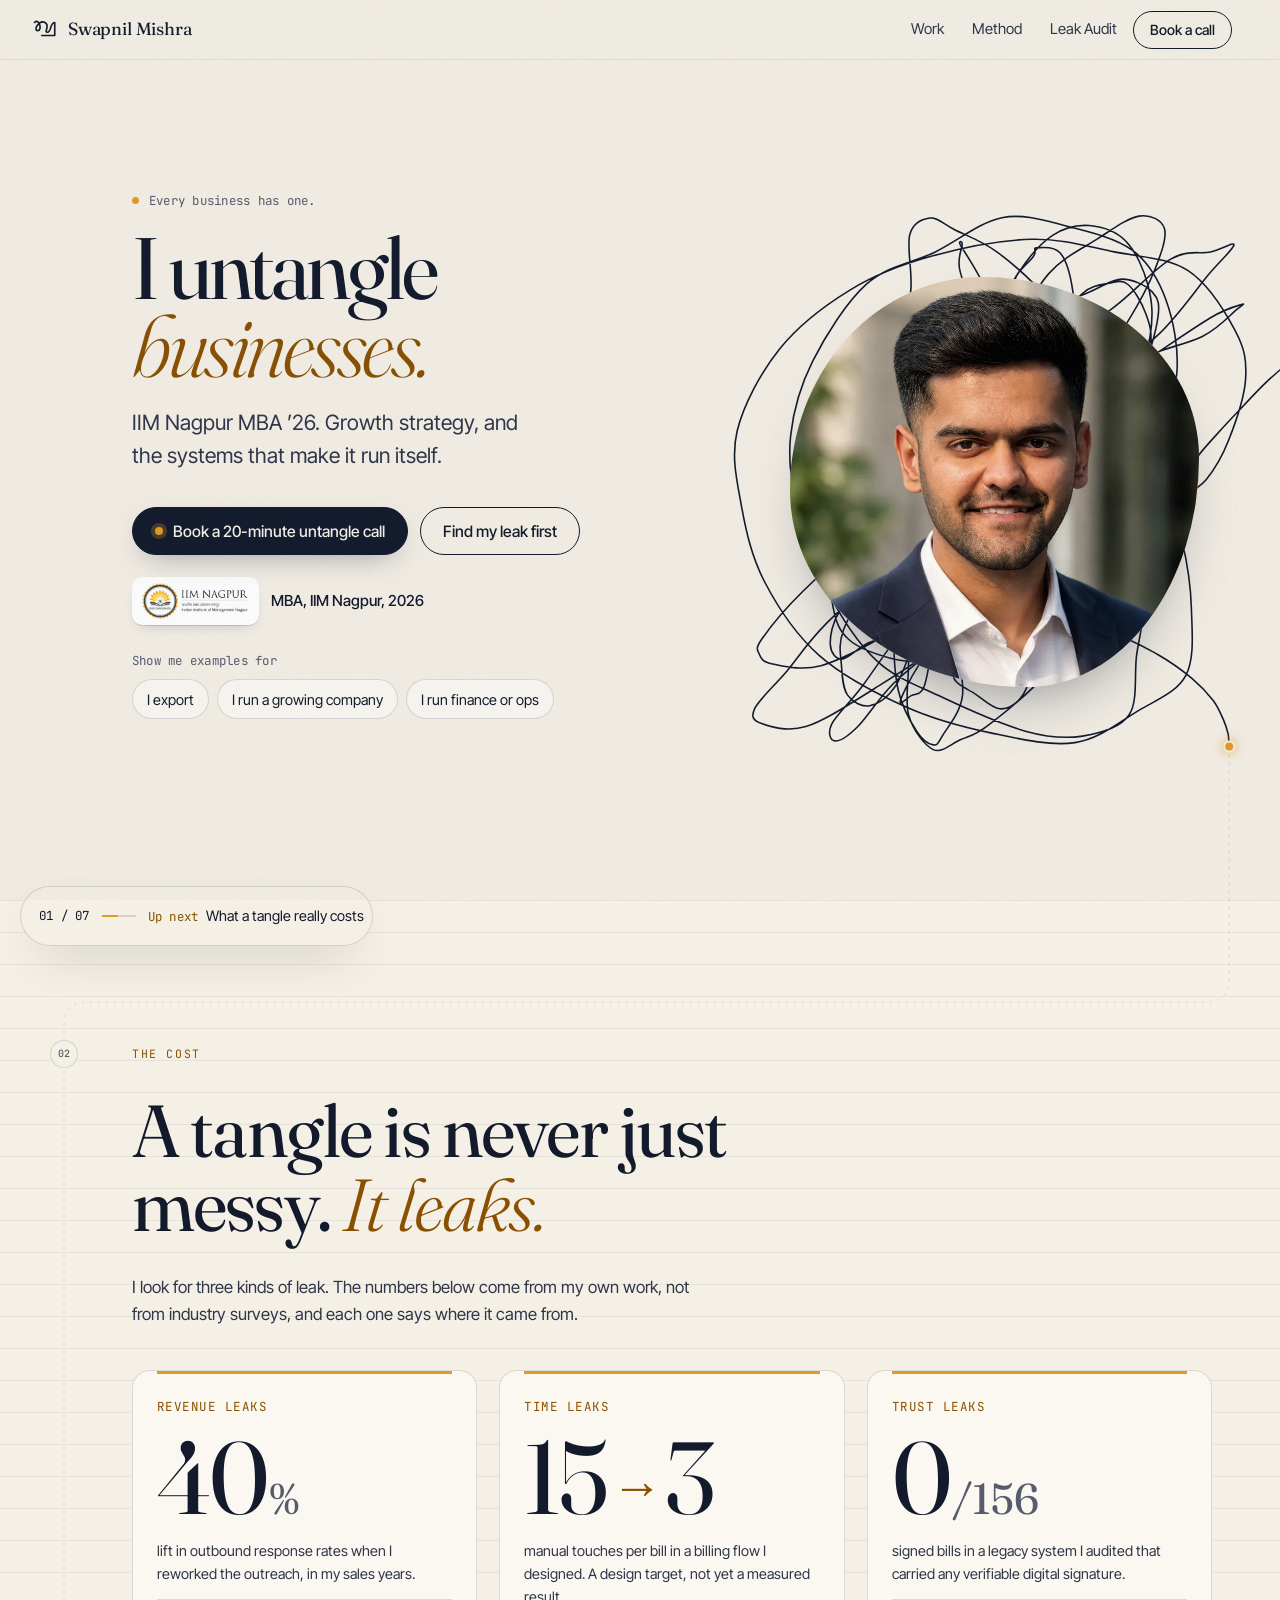
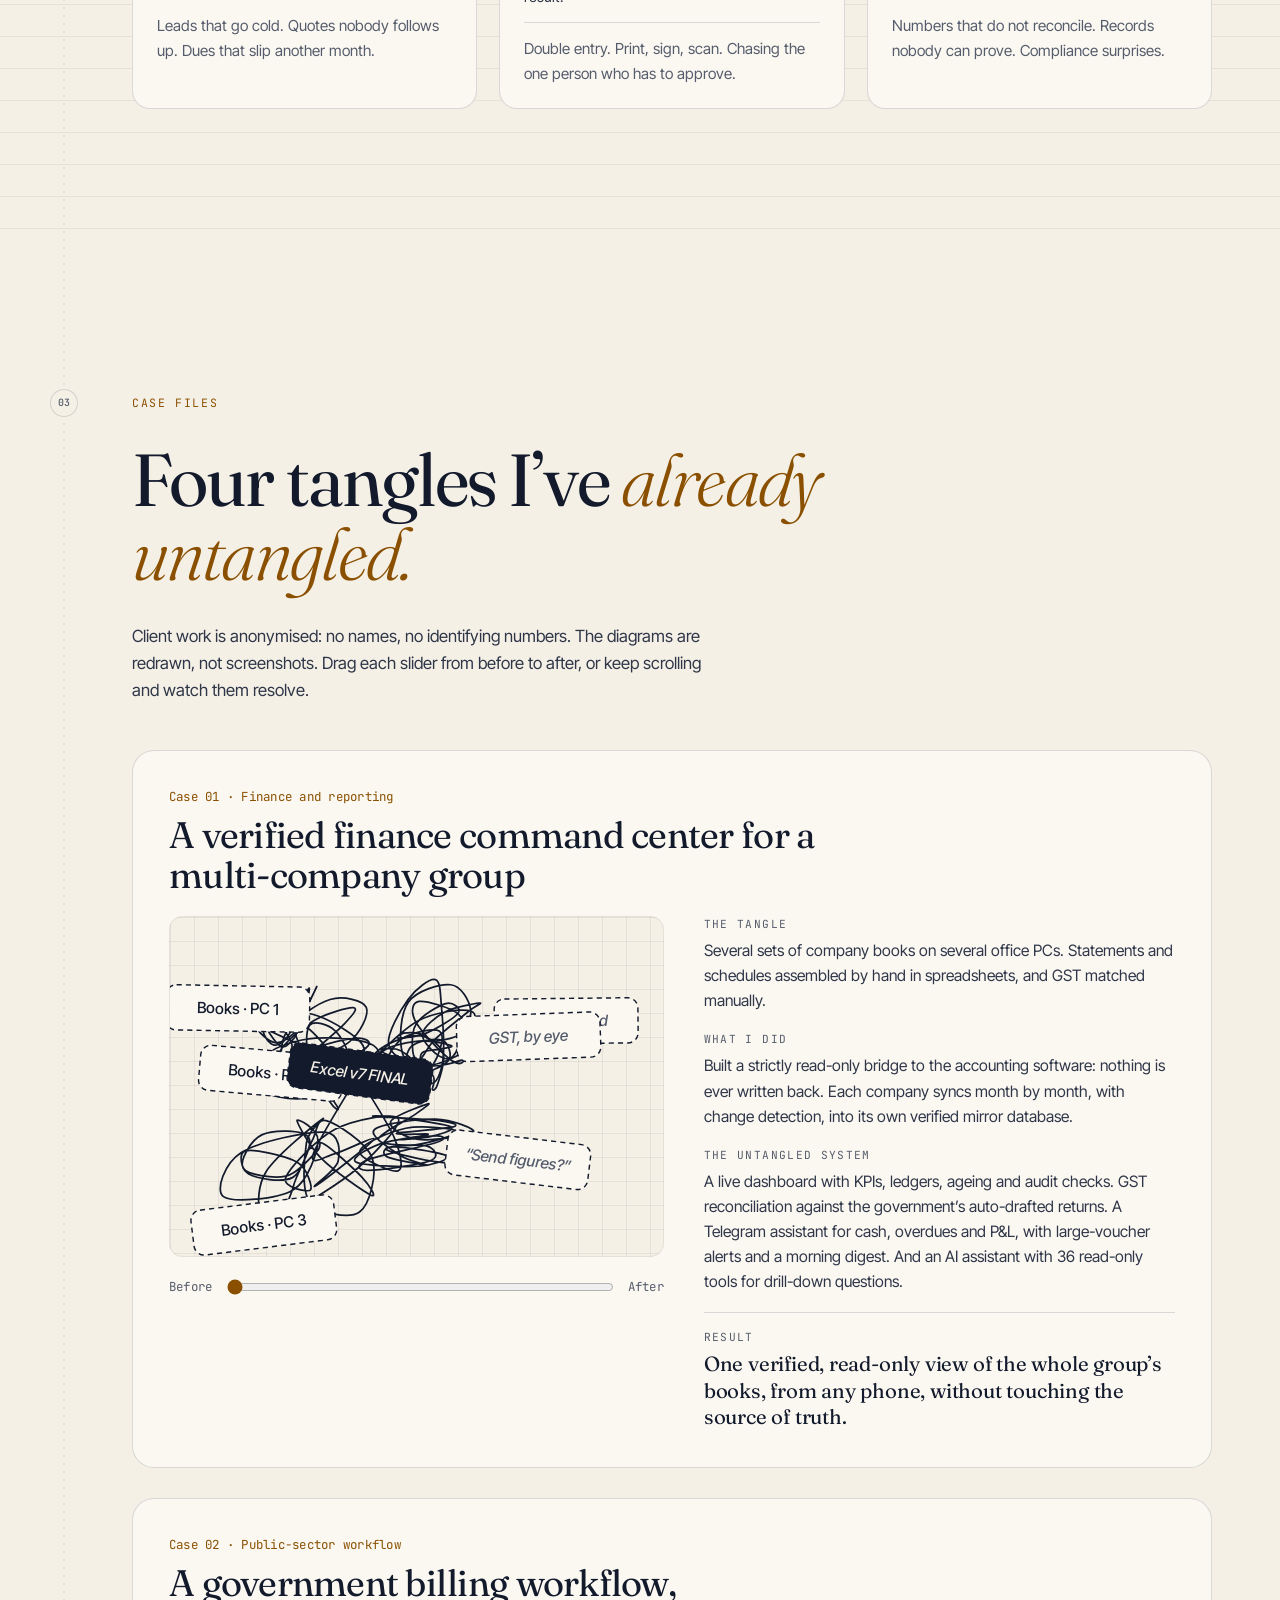
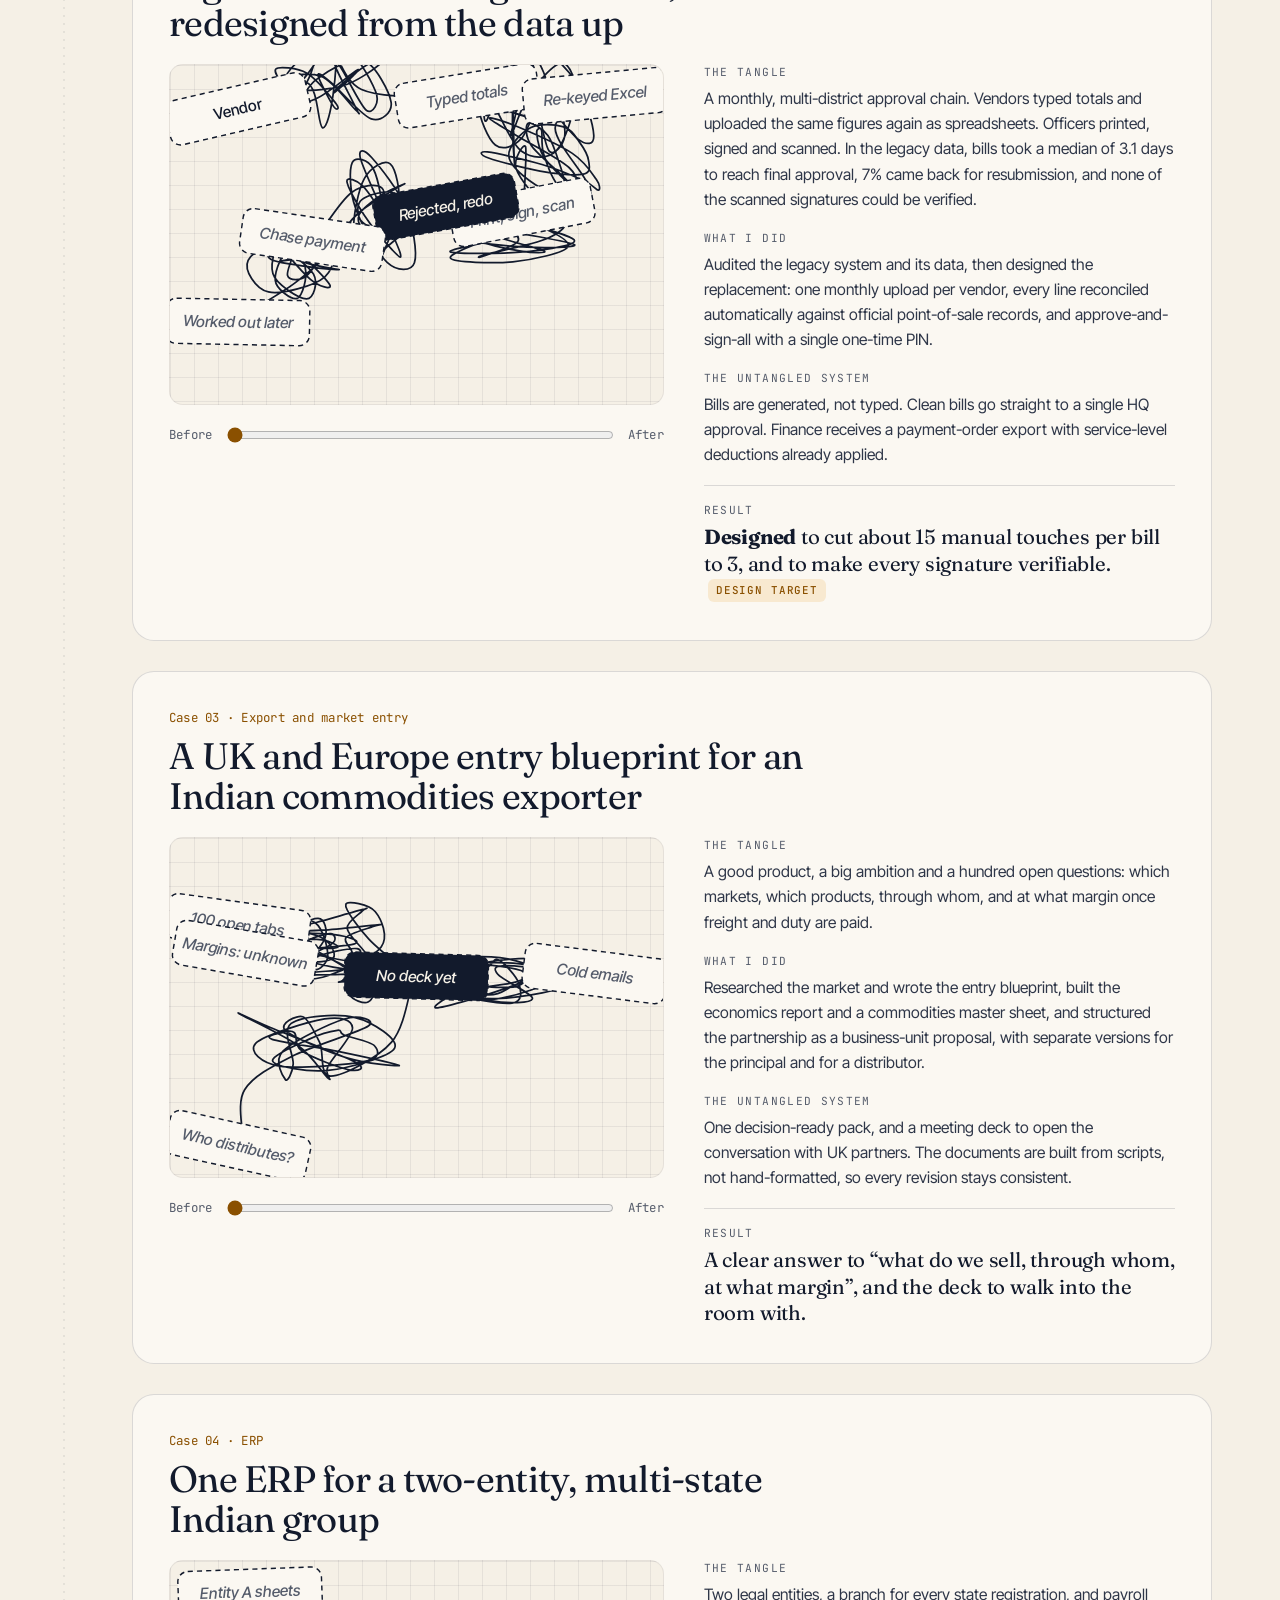
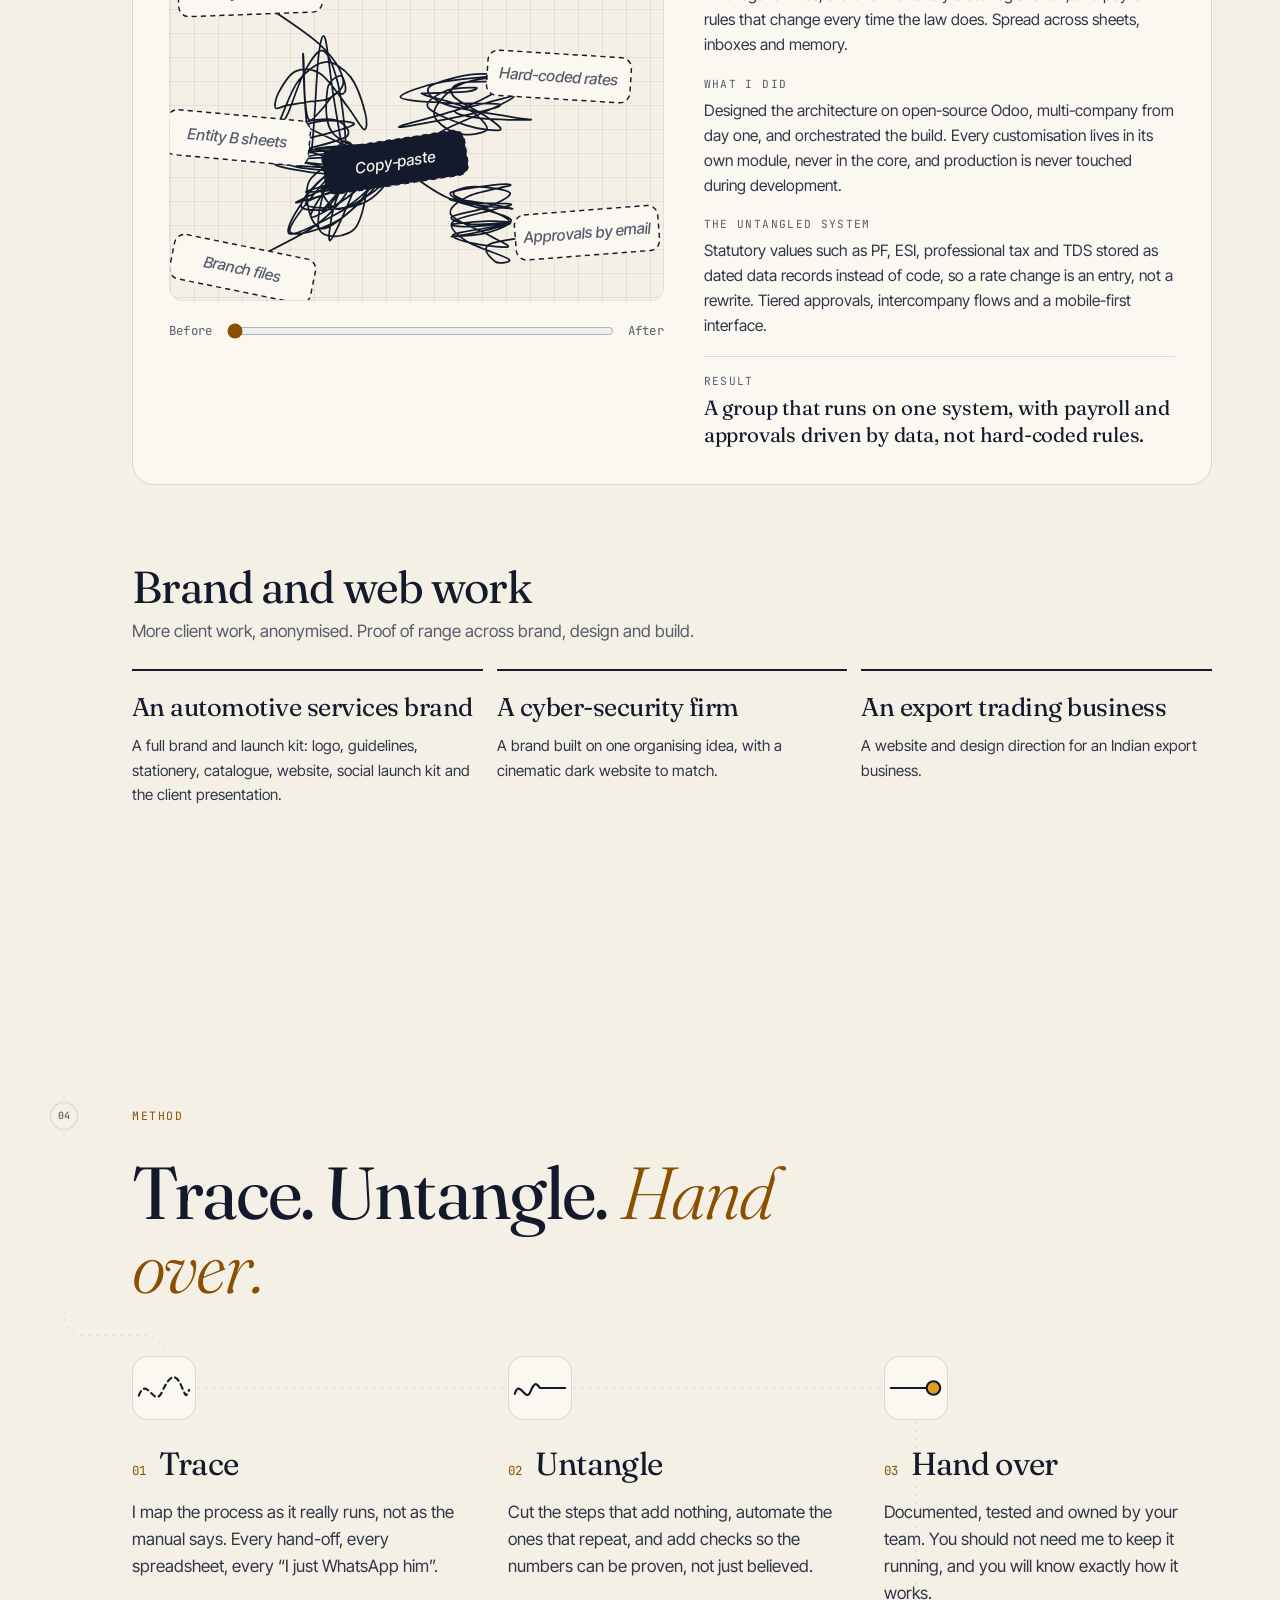
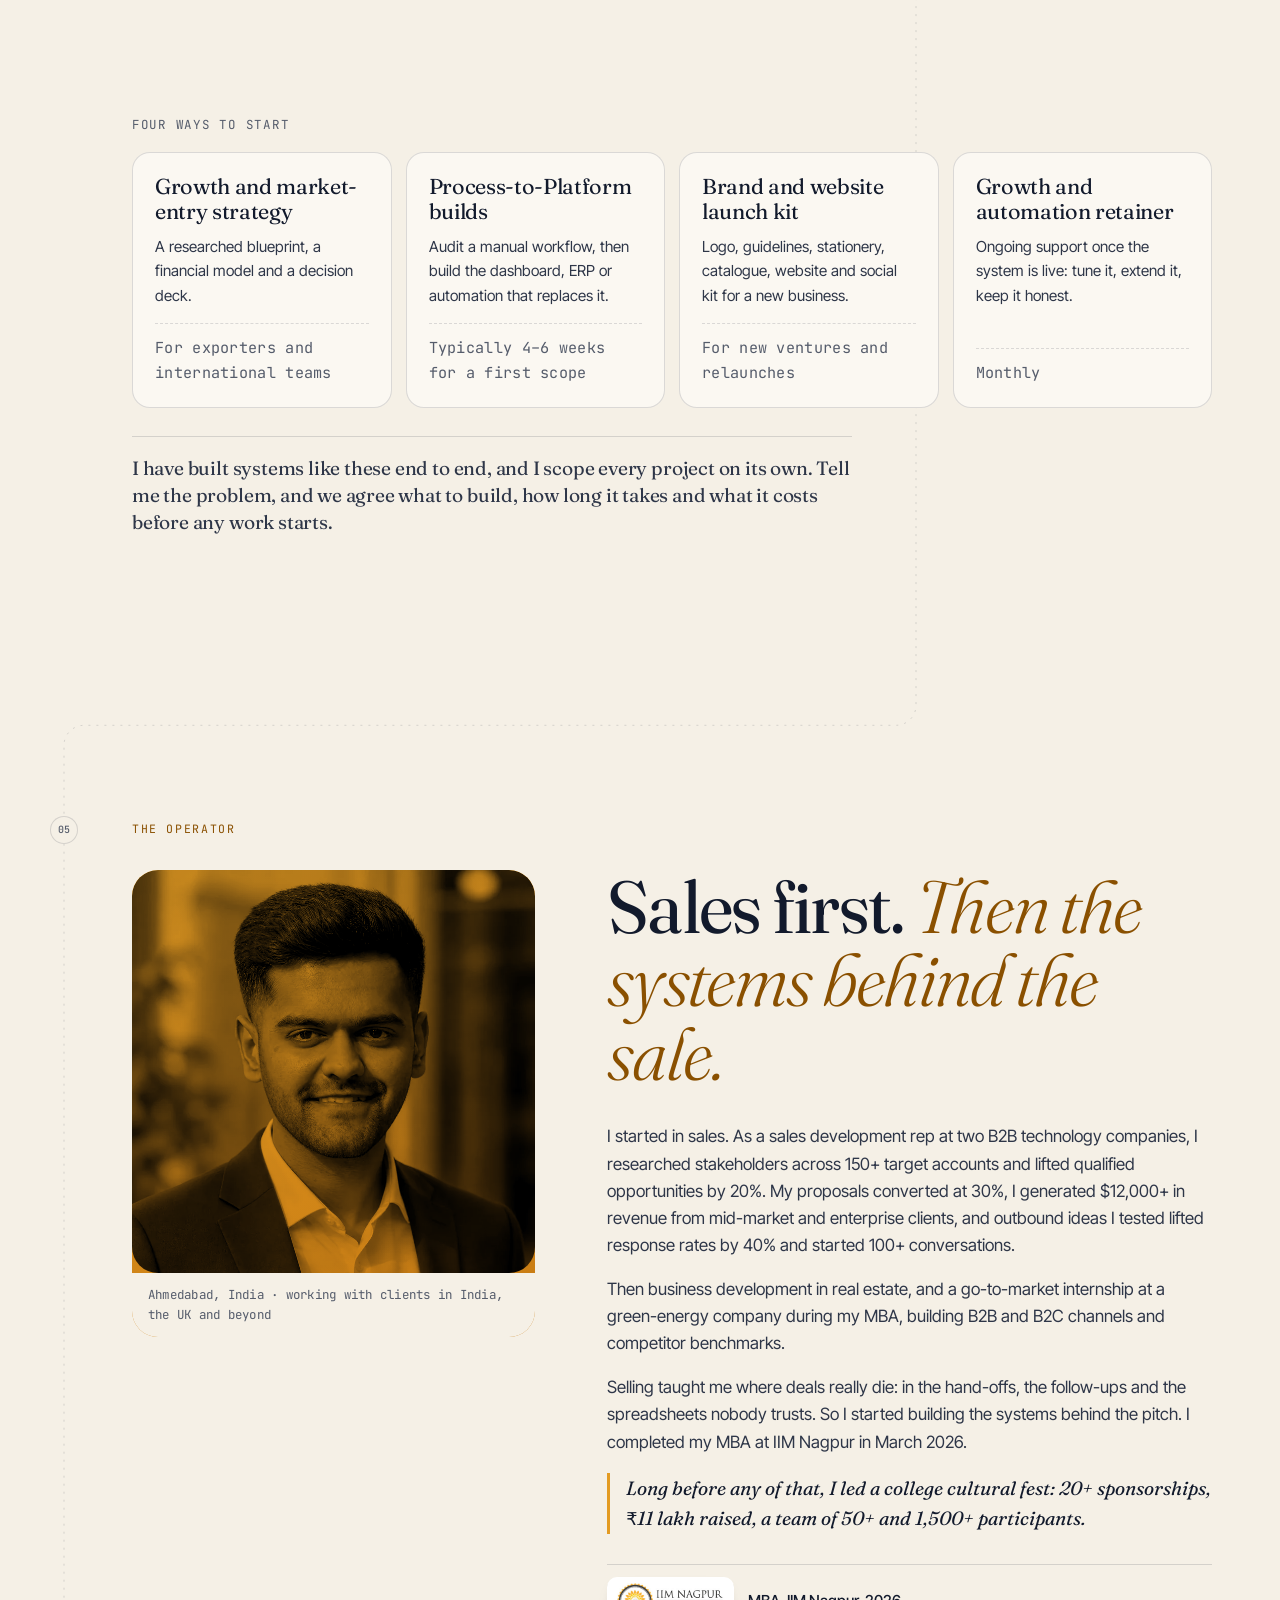
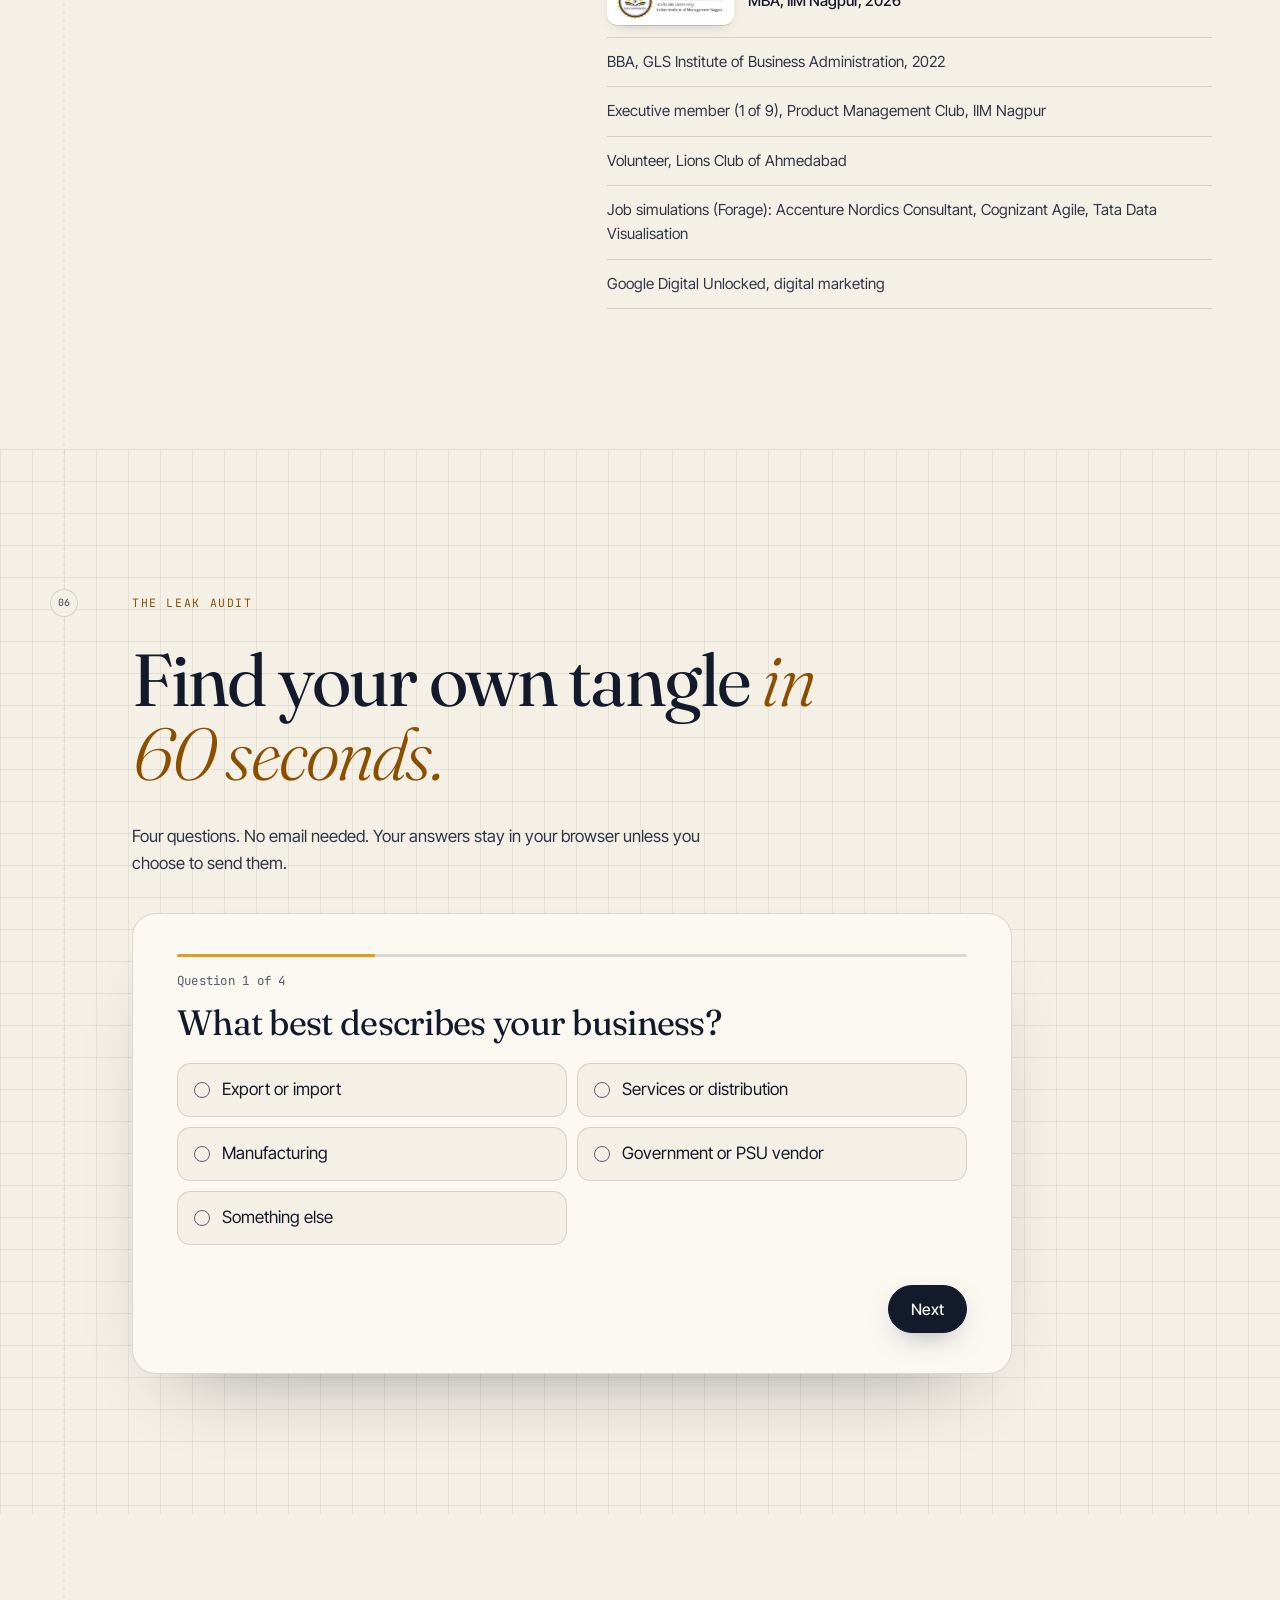
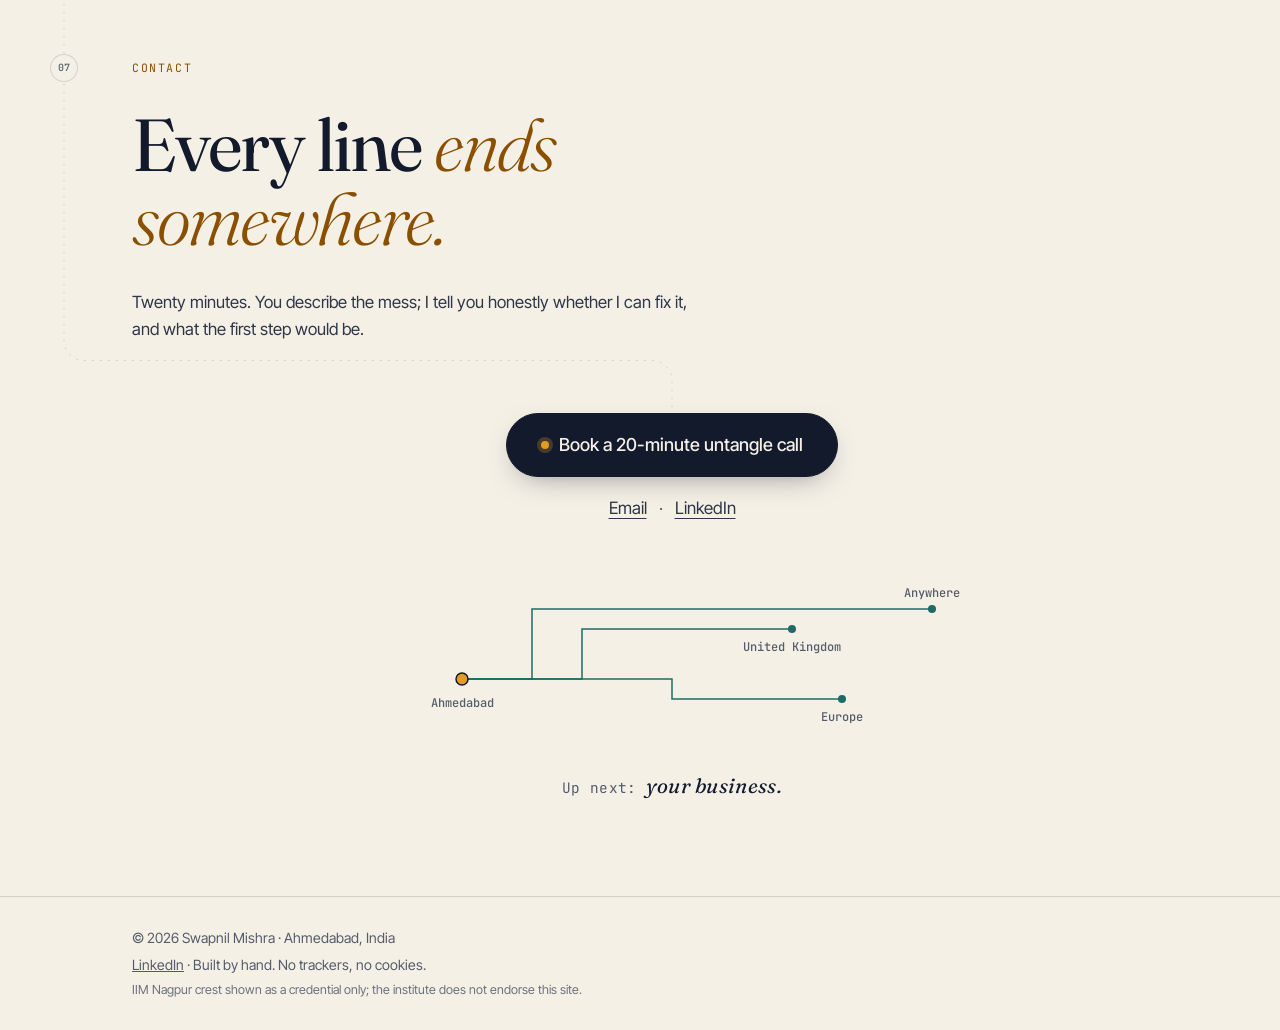
==== index.html @ 64c206f9 "Launch askswapnil.github.io portfolio Static "Untangled" portfolio: hero, cost of a tangle, anonymis" ====
<!doctype html>
<html lang="en-IN">
<head>
  <meta charset="utf-8">
  <meta name="viewport" content="width=device-width, initial-scale=1">
  <title>Swapnil Mishra · I untangle businesses</title>
  <meta name="description" content="Swapnil Mishra, IIM Nagpur MBA 2026. I find where a business leaks revenue or time, then build the system that fixes it: growth strategy, ERP, finance dashboards and workflow automation.">
  <link rel="canonical" href="https://askswapnil.github.io/">
  <meta name="theme-color" content="#F5F0E6" media="(prefers-color-scheme: light)">
  <meta name="theme-color" content="#0F1524" media="(prefers-color-scheme: dark)">
  <meta name="color-scheme" content="light dark">

  <meta property="og:type" content="website">
  <meta property="og:url" content="https://askswapnil.github.io/">
  <meta property="og:title" content="Swapnil Mishra · I untangle businesses">
  <meta property="og:description" content="IIM Nagpur MBA '26. Growth strategy, and the systems that make it run itself.">
  <meta property="og:image" content="https://askswapnil.github.io/assets/og-image.png">
  <meta property="og:image:width" content="1200">
  <meta property="og:image:height" content="630">
  <meta property="og:image:alt" content="A tangled ink line straightening into clean routing, beside the words: I untangle businesses.">
  <meta name="twitter:card" content="summary_large_image">
  <meta name="twitter:title" content="Swapnil Mishra · I untangle businesses">
  <meta name="twitter:description" content="IIM Nagpur MBA '26. Growth strategy, and the systems that make it run itself.">
  <meta name="twitter:image" content="https://askswapnil.github.io/assets/og-image.png">

  <link rel="icon" href="favicon.svg" type="image/svg+xml">
  <link rel="preconnect" href="https://fonts.googleapis.com">
  <link rel="preconnect" href="https://fonts.gstatic.com" crossorigin>
  <!-- fonts load without blocking first paint; text shows in the fallback until they arrive -->
  <link rel="preload" as="style" href="https://fonts.googleapis.com/css2?family=Fraunces:ital,wght@0,400;1,300&family=Inter+Tight:wght@400;500&family=JetBrains+Mono&display=swap" onload="this.onload=null;this.rel='stylesheet'">
  <noscript><link rel="stylesheet" href="https://fonts.googleapis.com/css2?family=Fraunces:ital,wght@0,400;1,300&family=Inter+Tight:wght@400;500&family=JetBrains+Mono&display=swap"></noscript>
  <link rel="preload" as="image" href="assets/swapnil-portrait-480.webp" imagesrcset="assets/swapnil-portrait-480.webp 480w, assets/swapnil-portrait-800.webp 800w" imagesizes="(min-width: 960px) 420px, 240px" fetchpriority="high">
  <link rel="stylesheet" href="css/style.css">
  <script>document.documentElement.classList.add('js');</script>

  <script type="application/ld+json">
  {
    "@context": "https://schema.org",
    "@graph": [
      {
        "@type": "Person",
        "@id": "https://askswapnil.github.io/#person",
        "name": "Swapnil Mishra",
        "url": "https://askswapnil.github.io/",
        "image": "https://askswapnil.github.io/assets/swapnil-portrait-800.webp",
        "jobTitle": "Growth and systems consultant",
        "address": { "@type": "PostalAddress", "addressLocality": "Ahmedabad", "addressRegion": "Gujarat", "addressCountry": "IN" },
        "alumniOf": [
          { "@type": "CollegeOrUniversity", "name": "Indian Institute of Management Nagpur" },
          { "@type": "CollegeOrUniversity", "name": "GLS Institute of Business Administration" }
        ],
        "knowsAbout": ["Go-to-market strategy", "Market entry", "ERP implementation", "Finance dashboards", "Workflow automation", "Brand identity"]
      },
      {
        "@type": "ProfessionalService",
        "@id": "https://askswapnil.github.io/#service",
        "name": "Swapnil Mishra: Growth + Systems",
        "url": "https://askswapnil.github.io/",
        "founder": { "@id": "https://askswapnil.github.io/#person" },
        "areaServed": ["IN", "GB", "Worldwide"],
        "description": "Finds where a business leaks revenue or time, then builds the system that fixes it.",
        "hasOfferCatalog": {
          "@type": "OfferCatalog",
          "name": "Services",
          "itemListElement": [
            { "@type": "Offer", "itemOffered": { "@type": "Service", "name": "Growth and market-entry strategy" } },
            { "@type": "Offer", "itemOffered": { "@type": "Service", "name": "Process-to-Platform builds" } },
            { "@type": "Offer", "itemOffered": { "@type": "Service", "name": "Brand and website launch kit" } },
            { "@type": "Offer", "itemOffered": { "@type": "Service", "name": "Growth and automation retainer" } }
          ]
        }
      }
    ]
  }
  </script>
</head>
<body>
  <a class="skip" href="#main">Skip to content</a>

  <header class="top" id="top">
    <a class="mark" href="#hero" aria-label="Swapnil Mishra, back to top">
      <svg class="mark__glyph" viewBox="0 0 32 32" aria-hidden="true"><path d="M3 8c6-6 10 10 4 10S9 4 16 8s-2 12 3 12 3-12 9-12M28 8v16H12"/></svg>
      <span>Swapnil Mishra</span>
    </a>
    <nav class="top__nav" aria-label="Primary">
      <a href="#work">Work</a>
      <a href="#method">Method</a>
      <a href="#audit">Leak Audit</a>
    </nav>
    <a class="btn btn--small" href="#contact" data-link="booking">Book a call</a>
  </header>

  <main id="main">
    <svg class="thread" id="thread" aria-hidden="true" focusable="false">
      <path class="thread__ghost" id="thread-ghost"/>
      <path class="thread__line thread__tangle" id="thread-tangle" pathLength="1"/>
      <path class="thread__line thread__spine" id="thread-spine" pathLength="1"/>
      <circle class="thread__tip" id="thread-tip" r="5"/>
    </svg>

    <!-- 01 HERO -->
    <section class="hero chapter" id="hero" data-chapter="0" aria-labelledby="hero-title">
      <div class="wrap hero__grid">
        <div class="hero__head">
          <p class="hook mono"><span class="hook__dot" aria-hidden="true"></span>Every business has one.</p>
          <h1 id="hero-title" class="display">I untangle <em>businesses.</em></h1>
          <p class="lede">IIM Nagpur MBA&nbsp;’26. Growth strategy, and the systems that make it run itself.</p>
        </div>

        <div class="hero__art" id="hero-art">
          <figure class="portrait">
            <img src="assets/swapnil-portrait-480.webp"
                 srcset="assets/swapnil-portrait-480.webp 480w, assets/swapnil-portrait-800.webp 800w"
                 sizes="(min-width: 960px) 420px, 240px"
                 width="480" height="480" alt="Portrait of Swapnil Mishra in a navy blazer, smiling." fetchpriority="high">
          </figure>
        </div>

        <div class="hero__act">
          <div class="hero__cta">
            <a class="btn btn--primary magnetic" href="#contact" data-link="booking"><span class="btn__dot" aria-hidden="true"></span>Book a 20-minute untangle call</a>
            <a class="btn btn--ghost" href="#audit">Find my leak first</a>
          </div>
          <p class="badge">
            <span class="badge__chip"><img src="assets/brand/iim-nagpur-logo.jpg" width="107" height="36" alt="IIM Nagpur"></span>
            <span class="badge__text">MBA, IIM Nagpur, 2026</span>
          </p>
          <div class="persona" role="group" aria-labelledby="persona-label">
            <p class="persona__label mono" id="persona-label">Show me examples for</p>
            <div class="persona__chips">
              <button type="button" class="chip" data-persona="export" aria-pressed="false">I export</button>
              <button type="button" class="chip" data-persona="growing" aria-pressed="false">I run a growing company</button>
              <button type="button" class="chip" data-persona="finance" aria-pressed="false">I run finance or ops</button>
            </div>
            <p class="persona__note mono" id="persona-note" aria-live="polite"></p>
          </div>
        </div>
      </div>
    </section>

    <!-- 02 THE COST -->
    <section class="chapter cost" id="cost" data-chapter="1" aria-labelledby="cost-title">
      <div class="wrap">
        <div class="chap"><span class="node" data-node>02</span><span class="eyebrow mono">The cost</span></div>
        <h2 id="cost-title" class="display h2">A tangle is never just messy. <em>It leaks.</em></h2>
        <p class="intro">I look for three kinds of leak. The numbers below come from my own work, not from industry surveys, and each one says where it came from.</p>

        <div class="leaks">
          <article class="leak">
            <p class="leak__kind mono">Revenue leaks</p>
            <p class="leak__num" aria-label="40 percent"><span class="count" data-to="40">40</span><span class="leak__unit">%</span></p>
            <p class="leak__cap">lift in outbound response rates when I reworked the outreach, in my sales years.</p>
            <p class="leak__body">Leads that go cold. Quotes nobody follows up. Dues that slip another month.</p>
          </article>
          <article class="leak">
            <p class="leak__kind mono">Time leaks</p>
            <p class="leak__num" aria-label="15 to 3"><span class="count" data-to="15">15</span><span class="leak__arrow" aria-hidden="true">→</span><span class="count" data-to="3" data-from="15">3</span></p>
            <p class="leak__cap">manual touches per bill in a billing flow I designed. A design target, not yet a measured result.</p>
            <p class="leak__body">Double entry. Print, sign, scan. Chasing the one person who has to approve.</p>
          </article>
          <article class="leak">
            <p class="leak__kind mono">Trust leaks</p>
            <p class="leak__num" aria-label="0 of 156"><span class="count" data-to="0" data-from="156">0</span><span class="leak__unit">/156</span></p>
            <p class="leak__cap">signed bills in a legacy system I audited that carried any verifiable digital signature.</p>
            <p class="leak__body">Numbers that do not reconcile. Records nobody can prove. Compliance surprises.</p>
          </article>
        </div>
      </div>
    </section>

    <!-- 03 CASE FILES -->
    <section class="chapter work" id="work" data-chapter="2" aria-labelledby="work-title">
      <div class="wrap">
        <div class="chap"><span class="node" data-node>03</span><span class="eyebrow mono">Case files</span></div>
        <h2 id="work-title" class="display h2">Four tangles I’ve <em>already untangled.</em></h2>
        <p class="intro">Client work is anonymised: no names, no identifying numbers. The diagrams are redrawn, not screenshots. Drag each slider from before to after, or keep scrolling and watch them resolve.</p>

        <div class="cases" id="cases">
          <article class="case" id="case-finance" aria-labelledby="case-finance-t">
            <header class="case__head">
              <p class="case__no mono">Case 01 · Finance and reporting</p>
              <h3 id="case-finance-t" class="case__title">A verified finance command center for a multi-company group</h3>
            </header>
            <figure class="case__fig">
              <svg class="diagram" data-diagram="finance" viewBox="0 0 480 330" role="img" aria-label="Before: books on separate PCs feeding hand-made spreadsheets. After: read-only books feeding one verified mirror, which feeds a live dashboard, GST reconciliation and a Telegram assistant."></svg>
              <label class="scrub"><span class="mono">Before</span><input type="range" min="0" max="100" value="0" aria-label="Before and after, finance command center"><span class="mono">After</span></label>
            </figure>
            <dl class="case__body">
              <div><dt class="mono">The tangle</dt><dd>Several sets of company books on several office PCs. Statements and schedules assembled by hand in spreadsheets, and GST matched manually.</dd></div>
              <div><dt class="mono">What I did</dt><dd>Built a strictly read-only bridge to the accounting software: nothing is ever written back. Each company syncs month by month, with change detection, into its own verified mirror database.</dd></div>
              <div><dt class="mono">The untangled system</dt><dd>A live dashboard with KPIs, ledgers, ageing and audit checks. GST reconciliation against the government’s auto-drafted returns. A Telegram assistant for cash, overdues and P&amp;L, with large-voucher alerts and a morning digest. And an AI assistant with 36 read-only tools for drill-down questions.</dd></div>
              <div class="case__result"><dt class="mono">Result</dt><dd>One verified, read-only view of the whole group’s books, from any phone, without touching the source of truth.</dd></div>
            </dl>
          </article>

          <article class="case" id="case-billing" aria-labelledby="case-billing-t">
            <header class="case__head">
              <p class="case__no mono">Case 02 · Public-sector workflow</p>
              <h3 id="case-billing-t" class="case__title">A government billing workflow, redesigned from the data up</h3>
            </header>
            <figure class="case__fig">
              <svg class="diagram" data-diagram="billing" viewBox="0 0 480 330" role="img" aria-label="Before: typed totals, re-entry, print-sign-scan and rejections. After: one upload, automatic reconciliation, approve-and-sign once, one HQ approval and a payment export."></svg>
              <label class="scrub"><span class="mono">Before</span><input type="range" min="0" max="100" value="0" aria-label="Before and after, billing workflow"><span class="mono">After</span></label>
            </figure>
            <dl class="case__body">
              <div><dt class="mono">The tangle</dt><dd>A monthly, multi-district approval chain. Vendors typed totals and uploaded the same figures again as spreadsheets. Officers printed, signed and scanned. In the legacy data, bills took a median of 3.1 days to reach final approval, 7% came back for resubmission, and none of the scanned signatures could be verified.</dd></div>
              <div><dt class="mono">What I did</dt><dd>Audited the legacy system and its data, then designed the replacement: one monthly upload per vendor, every line reconciled automatically against official point-of-sale records, and approve-and-sign-all with a single one-time PIN.</dd></div>
              <div><dt class="mono">The untangled system</dt><dd>Bills are generated, not typed. Clean bills go straight to a single HQ approval. Finance receives a payment-order export with service-level deductions already applied.</dd></div>
              <div class="case__result"><dt class="mono">Result</dt><dd><strong>Designed</strong> to cut about 15 manual touches per bill to 3, and to make every signature verifiable. <span class="tag">Design target</span></dd></div>
            </dl>
          </article>

          <article class="case" id="case-market" aria-labelledby="case-market-t">
            <header class="case__head">
              <p class="case__no mono">Case 03 · Export and market entry</p>
              <h3 id="case-market-t" class="case__title">A UK and Europe entry blueprint for an Indian commodities exporter</h3>
            </header>
            <figure class="case__fig">
              <svg class="diagram" data-diagram="market" viewBox="0 0 480 330" role="img" aria-label="Before: scattered research, unknown margins, no partner and no deck. After: a market blueprint, an economics model and a partner proposal feeding one decision deck that leads to the meeting."></svg>
              <label class="scrub"><span class="mono">Before</span><input type="range" min="0" max="100" value="0" aria-label="Before and after, market-entry blueprint"><span class="mono">After</span></label>
            </figure>
            <dl class="case__body">
              <div><dt class="mono">The tangle</dt><dd>A good product, a big ambition and a hundred open questions: which markets, which products, through whom, and at what margin once freight and duty are paid.</dd></div>
              <div><dt class="mono">What I did</dt><dd>Researched the market and wrote the entry blueprint, built the economics report and a commodities master sheet, and structured the partnership as a business-unit proposal, with separate versions for the principal and for a distributor.</dd></div>
              <div><dt class="mono">The untangled system</dt><dd>One decision-ready pack, and a meeting deck to open the conversation with UK partners. The documents are built from scripts, not hand-formatted, so every revision stays consistent.</dd></div>
              <div class="case__result"><dt class="mono">Result</dt><dd>A clear answer to “what do we sell, through whom, at what margin”, and the deck to walk into the room with.</dd></div>
            </dl>
          </article>

          <article class="case" id="case-erp" aria-labelledby="case-erp-t">
            <header class="case__head">
              <p class="case__no mono">Case 04 · ERP</p>
              <h3 id="case-erp-t" class="case__title">One ERP for a two-entity, multi-state Indian group</h3>
            </header>
            <figure class="case__fig">
              <svg class="diagram" data-diagram="erp" viewBox="0 0 480 330" role="img" aria-label="Before: separate sheets per entity and branch, hard-coded rates and approvals on email. After: two entities and their branches in one multi-company ERP, with statutory rates as dated data and tiered approvals."></svg>
              <label class="scrub"><span class="mono">Before</span><input type="range" min="0" max="100" value="0" aria-label="Before and after, multi-entity ERP"><span class="mono">After</span></label>
            </figure>
            <dl class="case__body">
              <div><dt class="mono">The tangle</dt><dd>Two legal entities, a branch for every state registration, and payroll rules that change every time the law does. Spread across sheets, inboxes and memory.</dd></div>
              <div><dt class="mono">What I did</dt><dd>Designed the architecture on open-source Odoo, multi-company from day one, and orchestrated the build. Every customisation lives in its own module, never in the core, and production is never touched during development.</dd></div>
              <div><dt class="mono">The untangled system</dt><dd>Statutory values such as PF, ESI, professional tax and TDS stored as dated data records instead of code, so a rate change is an entry, not a rewrite. Tiered approvals, intercompany flows and a mobile-first interface.</dd></div>
              <div class="case__result"><dt class="mono">Result</dt><dd>A group that runs on one system, with payroll and approvals driven by data, not hard-coded rules.</dd></div>
            </dl>
          </article>
        </div>

        <div class="own">
          <h3 class="own__title display">Brand and web work</h3>
          <p class="own__intro">More client work, anonymised. Proof of range across brand, design and build.</p>
          <ul class="own__list">
            <li class="venture">
              <p class="venture__name">An automotive services brand</p>
              <p class="venture__what">A full brand and launch kit: logo, guidelines, stationery, catalogue, website, social launch kit and the client presentation.</p>
            </li>
            <li class="venture">
              <p class="venture__name">A cyber-security firm</p>
              <p class="venture__what">A brand built on one organising idea, with a cinematic dark website to match.</p>
            </li>
            <li class="venture">
              <p class="venture__name">An export trading business</p>
              <p class="venture__what">A website and design direction for an Indian export business.</p>
            </li>
          </ul>
        </div>
      </div>
    </section>

    <!-- 04 METHOD -->
    <section class="chapter method" id="method" data-chapter="3" aria-labelledby="method-title">
      <div class="wrap">
        <div class="chap"><span class="node" data-node>04</span><span class="eyebrow mono">Method</span></div>
        <h2 id="method-title" class="display h2">Trace. Untangle. <em>Hand over.</em></h2>

        <ol class="beats">
          <li class="beat">
            <span class="beat__icon" data-via aria-hidden="true">
              <svg viewBox="0 0 64 64"><path class="beat__trace" d="M6 40c8-22 16 14 24-4s14-20 20-6 4 10 8 4" pathLength="1"/></svg>
            </span>
            <h3 class="beat__title"><span class="mono">01</span> Trace</h3>
            <p>I map the process as it really runs, not as the manual says. Every hand-off, every spreadsheet, every “I just WhatsApp him”.</p>
          </li>
          <li class="beat">
            <span class="beat__icon" data-via aria-hidden="true">
              <svg viewBox="0 0 64 64"><path class="beat__untangle" d="M6 38c5-16 11 10 16-2s7-8 10-4H58"/></svg>
            </span>
            <h3 class="beat__title"><span class="mono">02</span> Untangle</h3>
            <p>Cut the steps that add nothing, automate the ones that repeat, and add checks so the numbers can be proven, not just believed.</p>
          </li>
          <li class="beat">
            <span class="beat__icon" data-via aria-hidden="true">
              <svg viewBox="0 0 64 64"><path d="M6 32h36" class="beat__clean"/><circle cx="50" cy="32" r="7" class="beat__end"/></svg>
            </span>
            <h3 class="beat__title"><span class="mono">03</span> Hand over</h3>
            <p>Documented, tested and owned by your team. You should not need me to keep it running, and you will know exactly how it works.</p>
          </li>
        </ol>

        <div class="offers">
          <h3 class="offers__title mono">Four ways to start</h3>
          <div class="offers__grid">
            <article class="offer">
              <h4>Growth and market-entry strategy</h4>
              <p>A researched blueprint, a financial model and a decision deck.</p>
              <p class="offer__meta mono">For exporters and international teams</p>
            </article>
            <article class="offer">
              <h4>Process-to-Platform builds</h4>
              <p>Audit a manual workflow, then build the dashboard, ERP or automation that replaces it.</p>
              <p class="offer__meta mono">Typically 4–6 weeks for a first scope</p>
            </article>
            <article class="offer">
              <h4>Brand and website launch kit</h4>
              <p>Logo, guidelines, stationery, catalogue, website and social kit for a new business.</p>
              <p class="offer__meta mono">For new ventures and relaunches</p>
            </article>
            <article class="offer">
              <h4>Growth and automation retainer</h4>
              <p>Ongoing support once the system is live: tune it, extend it, keep it honest.</p>
              <p class="offer__meta mono">Monthly</p>
            </article>
          </div>
          <p class="scope">I have built systems like these end to end, and I scope every project on its own. Tell me the problem, and we agree what to build, how long it takes and what it costs before any work starts.</p>
        </div>
      </div>
    </section>

    <!-- 05 THE OPERATOR -->
    <section class="chapter operator" id="operator" data-chapter="4" aria-labelledby="operator-title">
      <div class="wrap">
        <div class="chap"><span class="node" data-node>05</span><span class="eyebrow mono">The operator</span></div>
        <div class="operator__grid">
          <figure class="operator__photo">
            <img src="assets/swapnil-portrait-800.webp" width="800" height="800" loading="lazy" decoding="async" alt="Swapnil Mishra.">
            <figcaption class="mono">Ahmedabad, India · working with clients in India, the UK and beyond</figcaption>
          </figure>
          <div class="operator__story">
            <h2 id="operator-title" class="display h2">Sales first. <em>Then the systems behind the sale.</em></h2>
            <p>I started in sales. As a sales development rep at two B2B technology companies, I researched stakeholders across 150+ target accounts and lifted qualified opportunities by 20%. My proposals converted at 30%, I generated $12,000+ in revenue from mid-market and enterprise clients, and outbound ideas I tested lifted response rates by 40% and started 100+ conversations.</p>
            <p>Then business development in real estate, and a go-to-market internship at a green-energy company during my MBA, building B2B and B2C channels and competitor benchmarks.</p>
            <p>Selling taught me where deals really die: in the hand-offs, the follow-ups and the spreadsheets nobody trusts. So I started building the systems behind the pitch. I completed my MBA at IIM Nagpur in March 2026.</p>
            <p class="aside">Long before any of that, I led a college cultural fest: 20+ sponsorships, <span class="rupee">₹</span>11 lakh raised, a team of 50+ and 1,500+ participants.</p>

            <ul class="creds" aria-label="Credentials">
              <li class="creds__main">
                <span class="badge__chip"><img src="assets/brand/iim-nagpur-logo.jpg" width="107" height="36" alt="IIM Nagpur" loading="lazy"></span>
                <span>MBA, IIM Nagpur, 2026</span>
              </li>
              <li>BBA, GLS Institute of Business Administration, 2022</li>
              <li>Executive member (1 of 9), Product Management Club, IIM Nagpur</li>
              <li>Volunteer, Lions Club of Ahmedabad</li>
              <li>Job simulations (Forage): Accenture Nordics Consultant, Cognizant Agile, Tata Data Visualisation</li>
              <li>Google Digital Unlocked, digital marketing</li>
            </ul>
          </div>
        </div>
      </div>
    </section>

    <!-- 06 LEAK AUDIT -->
    <section class="chapter audit" id="audit" data-chapter="5" aria-labelledby="audit-title">
      <div class="wrap">
        <div class="chap"><span class="node" data-node>06</span><span class="eyebrow mono">The Leak Audit</span></div>
        <h2 id="audit-title" class="display h2">Find your own tangle <em>in 60 seconds.</em></h2>
        <p class="intro">Four questions. No email needed. Your answers stay in your browser unless you choose to send them.</p>

        <div class="auditbox">
          <form class="quiz" id="quiz" novalidate>
            <div class="quiz__bar" aria-hidden="true"><span id="quiz-bar"></span></div>
            <p class="quiz__count mono" id="quiz-count" aria-live="polite">Question 1 of 4</p>

            <fieldset class="q" data-q="1">
              <legend>What best describes your business?</legend>
              <div class="opts">
                <label class="opt"><input type="radio" name="situation" value="export"><span>Export or import</span></label>
                <label class="opt"><input type="radio" name="situation" value="services"><span>Services or distribution</span></label>
                <label class="opt"><input type="radio" name="situation" value="manufacturing"><span>Manufacturing</span></label>
                <label class="opt"><input type="radio" name="situation" value="gov"><span>Government or PSU vendor</span></label>
                <label class="opt"><input type="radio" name="situation" value="other"><span>Something else</span></label>
              </div>
            </fieldset>

            <fieldset class="q" data-q="2">
              <legend>Where does the work pile up? <span class="legend__hint">Pick up to two.</span></legend>
              <div class="opts">
                <label class="opt"><input type="checkbox" name="pile" value="entry"><span>Data entry</span></label>
                <label class="opt"><input type="checkbox" name="pile" value="recon"><span>Reconciliation</span></label>
                <label class="opt"><input type="checkbox" name="pile" value="approvals"><span>Approvals and signatures</span></label>
                <label class="opt"><input type="checkbox" name="pile" value="reporting"><span>Reporting</span></label>
                <label class="opt"><input type="checkbox" name="pile" value="followups"><span>Follow-ups</span></label>
              </div>
            </fieldset>

            <fieldset class="q" data-q="3">
              <legend>How many people touch one transaction, start to finish?</legend>
              <div class="opts opts--row">
                <label class="opt"><input type="radio" name="people" value="1-2"><span>1 to 2</span></label>
                <label class="opt"><input type="radio" name="people" value="3-5"><span>3 to 5</span></label>
                <label class="opt"><input type="radio" name="people" value="6+"><span>6 or more</span></label>
              </div>
            </fieldset>

            <fieldset class="q" data-q="4">
              <legend>How often does it break or get redone?</legend>
              <div class="opts opts--row">
                <label class="opt"><input type="radio" name="redo" value="rarely"><span>Rarely</span></label>
                <label class="opt"><input type="radio" name="redo" value="monthly"><span>Monthly</span></label>
                <label class="opt"><input type="radio" name="redo" value="weekly"><span>Weekly</span></label>
                <label class="opt"><input type="radio" name="redo" value="constantly"><span>Constantly</span></label>
              </div>
            </fieldset>

            <p class="quiz__err" id="quiz-err" role="alert"></p>
            <div class="quiz__nav">
              <button type="button" class="btn btn--ghost" id="quiz-back">Back</button>
              <button type="submit" class="btn btn--primary" id="quiz-next">Next</button>
            </div>
          </form>

          <section class="report" id="report" hidden aria-labelledby="report-title" tabindex="-1">
            <p class="report__kicker mono">Your Leak Report · indicative</p>
            <h3 class="report__title display" id="report-title">Your two biggest leaks</h3>
            <ol class="report__leaks" id="report-leaks"></ol>
            <div class="report__shape">
              <svg class="diagram diagram--mini" id="report-diagram" viewBox="0 0 480 200" role="img" aria-label="Your tangled hand-offs resolving into three clean steps: one input, an automatic check and one sign-off."></svg>
              <p id="report-shape"></p>
              <p class="report__how mono" id="report-how"></p>
            </div>
            <div class="report__offer">
              <p class="mono">Where I would start</p>
              <p class="report__offername" id="report-offer"></p>
              <p id="report-why"></p>
            </div>
            <div class="report__cta">
              <a class="btn btn--primary magnetic" href="#contact" data-link="booking" id="report-book"><span class="btn__dot" aria-hidden="true"></span>Book a call about this</a>
              <a class="btn btn--ghost" href="#contact" data-link="email" id="report-mail">Email me my report</a>
              <button type="button" class="btn btn--text" id="report-restart">Start again</button>
            </div>
          </section>
        </div>
      </div>
    </section>

    <!-- 07 CONTACT -->
    <section class="chapter contact" id="contact" data-chapter="6" aria-labelledby="contact-title">
      <div class="wrap">
        <div class="chap"><span class="node" data-node>07</span><span class="eyebrow mono">Contact</span></div>
        <h2 id="contact-title" class="display h2 contact__title">Every line <em>ends somewhere.</em></h2>
        <p class="intro">Twenty minutes. You describe the mess; I tell you honestly whether I can fix it, and what the first step would be.</p>
        <div class="contact__end">
          <a class="btn btn--primary btn--big magnetic" href="#contact" data-link="booking" data-thread-end><span class="btn__dot" aria-hidden="true"></span>Book a 20-minute untangle call</a>
          <p class="contact__alt">
            <a href="#contact" data-link="email">Email</a>
            <span aria-hidden="true">·</span>
            <a href="#contact" data-link="linkedin">LinkedIn</a>
          </p>
        </div>
        <figure class="routes" aria-label="Based in Ahmedabad, India, working with clients in India, the UK and beyond.">
          <svg viewBox="0 0 600 140" aria-hidden="true">
            <path class="routes__line" d="M90 90H210V40H420" pathLength="1"/>
            <path class="routes__line" d="M90 90H300V110H470" pathLength="1"/>
            <path class="routes__line" d="M90 90H160V20H560" pathLength="1"/>
            <circle cx="90" cy="90" r="6" class="routes__home"/>
            <circle cx="420" cy="40" r="4" class="routes__dot"/>
            <circle cx="470" cy="110" r="4" class="routes__dot"/>
            <circle cx="560" cy="20" r="4" class="routes__dot"/>
            <text x="90" y="118" text-anchor="middle">Ahmedabad</text>
            <text x="420" y="62" text-anchor="middle">United Kingdom</text>
            <text x="470" y="132" text-anchor="middle">Europe</text>
            <text x="560" y="8" text-anchor="middle">Anywhere</text>
          </svg>
        </figure>
        <p class="tease mono">Up next: <em>your business.</em></p>
      </div>
    </section>
  </main>

  <footer class="foot">
    <div class="wrap foot__inner">
      <p>© 2026 Swapnil Mishra · Ahmedabad, India</p>
      <p><a href="#contact" data-link="linkedin">LinkedIn</a> · Built by hand. No trackers, no cookies.</p>
      <p class="foot__note">IIM Nagpur crest shown as a credential only; the institute does not endorse this site.</p>
    </div>
  </footer>

  <aside class="upnext" id="upnext" aria-label="Reading progress">
    <a class="upnext__pill" id="upnext-link" href="#cost">
      <span class="upnext__count mono"><span id="upnext-n">01</span> / 07</span>
      <span class="upnext__line" aria-hidden="true"><span id="upnext-fill"></span></span>
      <span class="upnext__text"><span class="upnext__label mono">Up next</span> <span id="upnext-teaser">What a tangle really costs</span></span>
    </a>
    <a class="upnext__book btn btn--small" href="#contact" data-link="booking" id="upnext-book" tabindex="-1">Book a call</a>
  </aside>

  <div class="toast" id="toast" role="status" aria-live="polite"></div>
  <svg class="cursor" id="cursor" aria-hidden="true"><polyline id="cursor-trail"/><circle id="cursor-dot" r="3"/></svg>

  <script src="js/content.js" defer></script>
  <script src="js/thread.js" defer></script>
  <script src="js/main.js" defer></script>
</body>
</html>
---- css/style.css ----
/* ============ Untangled · askswapnil.github.io ============ */

:root {
  --paper: #F5F0E6;
  --paper-2: #EDE5D6;
  --card: #FBF8F2;
  --ink: #121A2C;
  --ink-2: #2E3648;
  --muted: #555C6B;
  --rule: rgba(18, 26, 44, .14);
  --rule-2: rgba(18, 26, 44, .07);
  --saffron: #E39B22;
  --saffron-ink: #8A5000;
  --saffron-soft: rgba(227, 155, 34, .16);
  --teal: #1E6B66;
  --white: #FFFFFF;

  --f-display: 'Fraunces', 'Iowan Old Style', Georgia, serif;
  --f-ui: 'Inter Tight', 'Segoe UI', system-ui, sans-serif;
  --f-mono: 'JetBrains Mono', ui-monospace, 'Cascadia Mono', Consolas, monospace;

  --pl: 44px;        /* wrap padding-left: room for the spine */
  --pr: 16px;
  --spine: 20px;     /* spine x inside the wrap */
  --maxw: 1240px;
  --radius: 18px;
  --ease: cubic-bezier(.2, .7, .2, 1);
  --bar-h: 58px;
}

@media (min-width: 900px) {
  :root { --pl: 112px; --pr: 48px; --spine: 44px; }
}

@media (prefers-color-scheme: dark) {
  :root:not([data-theme="light"]) {
    --paper: #0F1524; --paper-2: #161E31; --card: #141B2D;
    --ink: #EFE8DA; --ink-2: #D3CCBE; --muted: #A9A292;
    --rule: rgba(239, 232, 218, .16); --rule-2: rgba(239, 232, 218, .07);
    --saffron: #F0AE3C; --saffron-ink: #F2B24A; --saffron-soft: rgba(240, 174, 60, .14);
    --teal: #6FC2BA;
  }
}
:root[data-theme="dark"] {
  --paper: #0F1524; --paper-2: #161E31; --card: #141B2D;
  --ink: #EFE8DA; --ink-2: #D3CCBE; --muted: #A9A292;
  --rule: rgba(239, 232, 218, .16); --rule-2: rgba(239, 232, 218, .07);
  --saffron: #F0AE3C; --saffron-ink: #F2B24A; --saffron-soft: rgba(240, 174, 60, .14);
  --teal: #6FC2BA;
}

*, *::before, *::after { box-sizing: border-box; }
html { -webkit-text-size-adjust: 100%; scroll-behavior: smooth; scroll-padding-top: 72px; }
body {
  margin: 0;
  background: var(--paper);
  color: var(--ink);
  font: 400 17px/1.6 var(--f-ui);
  text-rendering: optimizeLegibility;
  -webkit-font-smoothing: antialiased;
  overflow-x: hidden;
}
/* paper grain */
body::before {
  content: ""; position: fixed; inset: 0; pointer-events: none; z-index: 60; opacity: .07;
  background-image: url("data:image/svg+xml,%3Csvg xmlns='http://www.w3.org/2000/svg' width='180' height='180'%3E%3Cfilter id='n'%3E%3CfeTurbulence type='fractalNoise' baseFrequency='.85' numOctaves='2' stitchTiles='stitch'/%3E%3CfeColorMatrix values='0 0 0 0 0.07 0 0 0 0 0.1 0 0 0 0 0.17 0 0 0 .9 0'/%3E%3C/filter%3E%3Crect width='100%25' height='100%25' filter='url(%23n)'/%3E%3C/svg%3E");
}
@media (prefers-color-scheme: dark) { :root:not([data-theme="light"]) body::before { opacity: .1; filter: invert(1); } }

img, svg { display: block; max-width: 100%; }
a { color: inherit; }
p { margin: 0 0 1em; }
h1, h2, h3, h4 { margin: 0; font-weight: 400; }
ul, ol { margin: 0; padding: 0; list-style: none; }
button { font: inherit; color: inherit; }
:focus-visible { outline: 2px solid var(--saffron); outline-offset: 3px; border-radius: 6px; }

.mono { font-family: var(--f-mono); font-size: .78rem; letter-spacing: .02em; }
.display { font-family: var(--f-display); font-optical-sizing: auto; letter-spacing: -.025em; line-height: 1; }
.display em { font-style: italic; font-weight: 300; color: var(--saffron-ink); }
.h2 { font-size: clamp(2.2rem, 6.2vw, 4.6rem); max-width: 16ch; margin-bottom: .45em; }
.intro { max-width: 58ch; color: var(--ink-2); font-size: 1.05rem; }

.skip { position: absolute; left: -999px; top: 8px; z-index: 100; background: var(--ink); color: var(--paper); padding: 10px 14px; border-radius: 8px; }
.skip:focus { left: 16px; }

.wrap { position: relative; max-width: var(--maxw); margin: 0 auto; padding: 0 var(--pr) 0 var(--pl); }

/* ---------- top bar ---------- */
.top {
  position: sticky; top: 0; z-index: 40;
  display: flex; align-items: center; gap: 16px;
  height: 60px; padding: 0 var(--pr) 0 16px;
  background: color-mix(in srgb, var(--paper) 82%, transparent);
  backdrop-filter: blur(10px); -webkit-backdrop-filter: blur(10px);
  border-bottom: 1px solid var(--rule-2);
}
.mark { display: flex; align-items: center; gap: 10px; text-decoration: none; font-family: var(--f-display); font-size: 1.1rem; letter-spacing: -.01em; margin-right: auto; }
.mark__glyph { width: 26px; height: 26px; fill: none; stroke: var(--ink); stroke-width: 2; stroke-linecap: round; stroke-linejoin: round; }
.top__nav { display: none; gap: 28px; font-size: .93rem; }
.top__nav a { text-decoration: none; color: var(--ink-2); padding: 6px 0; background: linear-gradient(var(--saffron), var(--saffron)) 0 100% / 0 2px no-repeat; transition: background-size .3s var(--ease); }
.top__nav a:hover { background-size: 100% 2px; }
@media (min-width: 900px) { .top { padding-left: 32px; } .top__nav { display: flex; } }

/* ---------- buttons ---------- */
.btn {
  --mx: 0px; --my: 0px;
  display: inline-flex; align-items: center; justify-content: center; gap: 10px;
  min-height: 48px; padding: 0 22px; border-radius: 999px;
  font: 500 .98rem/1.1 var(--f-ui); text-decoration: none; cursor: pointer;
  border: 1.5px solid var(--ink); background: transparent; color: var(--ink);
  transform: translate(var(--mx), var(--my));
  transition: transform .25s var(--ease), background .2s, color .2s, box-shadow .2s;
}
.btn--primary { background: var(--ink); color: var(--paper); box-shadow: 0 10px 30px -14px rgba(18, 26, 44, .55); }
.btn--primary:hover { box-shadow: 0 14px 34px -12px rgba(18, 26, 44, .6), 0 0 0 4px var(--saffron-soft); }
.btn--ghost:hover { background: var(--ink); color: var(--paper); }
.btn--small { min-height: 38px; padding: 0 16px; font-size: .88rem; }
.btn--big { min-height: 64px; padding: 0 34px; font-size: 1.12rem; }
.btn--text { border-color: transparent; text-decoration: underline; text-underline-offset: 4px; padding: 0 8px; }
.btn__dot { width: 8px; height: 8px; border-radius: 50%; background: var(--saffron); box-shadow: 0 0 0 4px rgba(227, 155, 34, .25); }
.btn.is-placeholder { position: relative; }

/* ---------- thread ---------- */
main { position: relative; }
.thread { position: absolute; left: 0; top: 0; z-index: 0; pointer-events: none; overflow: visible; }
.thread__line { fill: none; stroke: var(--ink); stroke-width: 1.8; stroke-linecap: round; stroke-linejoin: round; }
.thread__tangle { stroke-width: 1.6; stroke-dasharray: 1; stroke-dashoffset: 1; }
.thread.is-drawn .thread__tangle { transition: stroke-dashoffset 1.3s cubic-bezier(.6, .1, .3, 1); stroke-dashoffset: 0; }
.thread__spine { stroke-dasharray: 1; stroke-dashoffset: 1; }
.thread__ghost { fill: none; stroke: var(--rule); stroke-width: 1; stroke-dasharray: 2 6; }
.thread__tip { fill: var(--saffron); stroke: var(--paper); stroke-width: 2; filter: drop-shadow(0 0 6px rgba(227, 155, 34, .8)); opacity: 0; transition: opacity .3s; }
.thread.is-live .thread__tip { opacity: 1; }
.chapter, .foot { position: relative; z-index: 1; }

.chap { position: relative; display: flex; align-items: center; gap: 12px; margin-bottom: 26px; min-height: 28px; }
.node {
  position: absolute; left: calc(var(--spine) - var(--pl) - 14px); top: 0;
  width: 28px; height: 28px; border-radius: 50%;
  display: grid; place-items: center;
  font: 500 10px/1 var(--f-mono); color: var(--muted);
  background: var(--paper); border: 1.5px solid var(--rule);
  transition: background .4s, color .4s, border-color .4s, box-shadow .4s;
}
.node.is-lit { background: var(--ink); color: var(--paper); border-color: var(--ink); box-shadow: 0 0 0 5px var(--saffron-soft); }
.eyebrow { color: var(--saffron-ink); text-transform: uppercase; letter-spacing: .14em; font-size: .72rem; }

.chapter { padding: 96px 0; }
@media (min-width: 900px) { .chapter { padding: 140px 0; } }

/* ---------- hero ---------- */
.hero { padding: 28px 0 56px; min-height: calc(100svh - 60px); display: flex; align-items: center; }
.hero > .wrap { width: 100%; }
.hero__grid { display: grid; grid-template-columns: 1fr; grid-template-areas: "head" "art" "act"; gap: 22px; }
.hero__head { grid-area: head; }
.hero__art { grid-area: art; position: relative; display: grid; place-items: center; padding: 40px 0; }
.hero__act { grid-area: act; }
.hook { display: inline-flex; align-items: center; gap: 10px; color: var(--muted); margin-bottom: 18px; }
.hook__dot { width: 7px; height: 7px; border-radius: 50%; background: var(--saffron); }
.hero h1 { font-size: clamp(3.3rem, 13.5vw, 8.6rem); line-height: .9; letter-spacing: -.04em; font-weight: 400; margin-bottom: 20px; }
.hero h1 em { display: block; }
.lede { font-size: clamp(1.08rem, 2.1vw, 1.32rem); color: var(--ink-2); max-width: 34ch; margin-bottom: 0; }
.portrait { margin: 0; width: min(240px, 64vw); aspect-ratio: 1; border-radius: 47% 53% 42% 58% / 52% 44% 56% 48%; overflow: hidden; background: var(--paper-2); box-shadow: 0 30px 60px -30px rgba(18, 26, 44, .5); position: relative; z-index: 1; }
.portrait img { width: 100%; height: 100%; object-fit: cover; filter: saturate(.82) contrast(1.03) sepia(.08); }
.hero__cta { display: flex; flex-wrap: wrap; gap: 12px; margin-bottom: 22px; }
.badge { display: inline-flex; align-items: center; gap: 12px; margin: 0 0 26px; font-weight: 500; font-size: .95rem; }
.badge__chip { display: inline-flex; background: #fff; padding: 6px 10px; border-radius: 10px; box-shadow: 0 1px 0 var(--rule), 0 6px 16px -10px rgba(18, 26, 44, .4); }
.badge__chip img { width: 107px; height: 36px; }
.persona__label { color: var(--muted); margin-bottom: 8px; }
.persona__chips { display: flex; flex-wrap: wrap; gap: 8px; }
.chip { min-height: 40px; padding: 0 14px; border-radius: 999px; border: 1px solid var(--rule); background: var(--card); cursor: pointer; font-size: .9rem; transition: background .2s, border-color .2s, color .2s; }
.chip:hover { border-color: var(--ink); }
.chip[aria-pressed="true"] { background: var(--ink); color: var(--paper); border-color: var(--ink); }
.persona__note { color: var(--saffron-ink); min-height: 1.4em; margin: 10px 0 0; }

@media (min-width: 960px) {
  .hero__grid { grid-template-columns: 1.15fr .85fr; grid-template-areas: "head art" "act art"; column-gap: 56px; row-gap: 34px; align-items: end; }
  .hero__act { align-self: start; }
  .hero__art { padding: 60px 0; }
  .hero h1 { font-size: clamp(4rem, 6.8vw, 7.4rem); }
  .portrait { width: min(420px, 32vw); }
}

/* ---------- cost ---------- */
.cost { background: linear-gradient(var(--rule-2) 1px, transparent 1px) 0 0 / 100% 32px; }
.leaks { display: grid; gap: 18px; margin-top: 42px; }
@media (min-width: 900px) { .leaks { grid-template-columns: repeat(3, 1fr); gap: 22px; } }
.leak { background: var(--card); border: 1px solid var(--rule); border-radius: var(--radius); padding: 26px 24px 22px; position: relative; overflow: hidden; }
.leak::after { content: ""; position: absolute; left: 24px; right: 24px; top: 0; height: 3px; background: var(--saffron); transform: scaleX(.18); transform-origin: left; transition: transform 1s var(--ease); }
.leak.is-in::after { transform: scaleX(1); }
.leak__kind { color: var(--saffron-ink); text-transform: uppercase; letter-spacing: .12em; }
.leak__num { font-family: var(--f-display); font-size: clamp(4rem, 12vw, 6.4rem); line-height: .95; letter-spacing: -.04em; margin: 6px 0 12px; font-variant-numeric: tabular-nums lining-nums; }
.leak__unit { font-size: .42em; letter-spacing: -.01em; color: var(--muted); margin-left: .08em; }
.leak__arrow { font-size: .5em; color: var(--saffron-ink); margin: 0 .12em; vertical-align: .2em; }
.leak__cap { font-size: .9rem; color: var(--ink-2); border-bottom: 1px solid var(--rule); padding-bottom: 14px; }
.leak__body { margin: 0; color: var(--muted); font-size: .95rem; }

/* ---------- case files ---------- */
.cases { display: flex; flex-direction: column; gap: 30px; margin-top: 46px; }
.case { background: var(--card); border: 1px solid var(--rule); border-radius: 22px; padding: 22px 18px; display: grid; gap: 22px; }
@media (min-width: 900px) {
  .case { grid-template-columns: 1.05fr 1fr; grid-template-areas: "head head" "fig body"; padding: 36px; column-gap: 40px; }
  .case__head { grid-area: head; }
  .case__fig { grid-area: fig; position: sticky; top: 90px; }
  .case__body { grid-area: body; }
}
.case__no { color: var(--saffron-ink); margin-bottom: 8px; }
.case__title { font-family: var(--f-display); font-size: clamp(1.55rem, 3.2vw, 2.3rem); line-height: 1.08; letter-spacing: -.02em; max-width: 28ch; }
.case__fig { margin: 0; align-self: start; }
.diagram { width: 100%; height: auto; background: var(--paper); border: 1px solid var(--rule-2); border-radius: 14px;
  background-image: linear-gradient(var(--rule-2) 1px, transparent 1px), linear-gradient(90deg, var(--rule-2) 1px, transparent 1px);
  background-size: 24px 24px; }
.dg-edge { fill: none; stroke: var(--ink); stroke-width: 1.7; stroke-linecap: round; stroke-linejoin: round; }
.dg-node rect { fill: var(--card); stroke: var(--ink); stroke-width: 1.4; }
.dg-node.is-hub rect { fill: var(--ink); }
.dg-node.is-hub text { fill: var(--paper); }
.dg-node text { font: 500 15px var(--f-ui); fill: var(--ink); dominant-baseline: central; text-anchor: middle; }
.dg-node .dg-before { fill: var(--muted); font-style: italic; }
.diagram.is-compact .dg-node text { font-size: 17px; }
.dg-dot { fill: var(--saffron); }
.scrub { display: flex; align-items: center; gap: 12px; margin-top: 14px; color: var(--muted); }
.scrub input { flex: 1; accent-color: var(--saffron-ink); height: 28px; cursor: pointer; }
.case__body { margin: 0; display: grid; gap: 18px; }
.case__body dt { color: var(--muted); text-transform: uppercase; letter-spacing: .12em; font-size: .7rem; margin-bottom: 4px; }
.case__body dd { margin: 0; color: var(--ink-2); font-size: .98rem; }
.case__result { border-top: 1px solid var(--rule); padding-top: 16px; }
.case__result dd { font-family: var(--f-display); font-size: 1.28rem; line-height: 1.3; color: var(--ink); letter-spacing: -.01em; }
.tag { display: inline-block; font: 500 .68rem/1 var(--f-mono); letter-spacing: .08em; text-transform: uppercase; padding: 6px 8px; border-radius: 6px; background: var(--saffron-soft); color: var(--saffron-ink); vertical-align: .3em; margin-left: 4px; }

.own { margin-top: 80px; }
.own__title { font-size: clamp(1.8rem, 4vw, 2.8rem); margin-bottom: 8px; }
.own__intro { color: var(--muted); }
.own__list { display: grid; gap: 14px; margin-top: 24px; }
@media (min-width: 760px) { .own__list { grid-template-columns: repeat(3, 1fr); } }
.venture { border-top: 2px solid var(--ink); padding-top: 16px; }
.venture__name { font-family: var(--f-display); font-size: 1.6rem; letter-spacing: -.02em; margin-bottom: 6px; }
.venture__what { color: var(--ink-2); font-size: .95rem; }

/* ---------- method ---------- */
.beats { display: grid; gap: 40px; margin: 52px 0 90px; counter-reset: b; }
@media (min-width: 900px) { .beats { grid-template-columns: repeat(3, 1fr); gap: 48px; } }
.beat__icon { display: block; width: 64px; height: 64px; margin-bottom: 18px; border-radius: 16px; background: var(--card); border: 1px solid var(--rule); position: relative; z-index: 1; }
.beat__icon svg { width: 100%; height: 100%; }
.beat__icon path, .beat__icon circle { fill: none; stroke: var(--ink); stroke-width: 2.2; stroke-linecap: round; }
.beat__trace { stroke-dasharray: .06 .05 !important; }
.beat__end { fill: var(--saffron) !important; stroke: var(--ink); }
.beat__title { font-family: var(--f-display); font-size: 2rem; letter-spacing: -.02em; margin-bottom: 10px; display: flex; align-items: baseline; gap: 12px; }
.beat__title .mono { color: var(--saffron-ink); }
.beat p { color: var(--ink-2); }
.offers__title { text-transform: uppercase; letter-spacing: .14em; color: var(--muted); margin-bottom: 18px; }
.offers__grid { display: grid; gap: 14px; }
@media (min-width: 700px) { .offers__grid { grid-template-columns: repeat(2, 1fr); } }
@media (min-width: 1100px) { .offers__grid { grid-template-columns: repeat(4, 1fr); } }
.offer { background: var(--card); border: 1px solid var(--rule); border-radius: var(--radius); padding: 22px; display: flex; flex-direction: column; }
.offer h4 { font-family: var(--f-display); font-size: 1.35rem; line-height: 1.15; letter-spacing: -.015em; margin-bottom: 10px; }
.offer p { color: var(--ink-2); font-size: .95rem; }
.offer__meta { margin: auto 0 0 !important; padding-top: 12px; border-top: 1px dashed var(--rule); color: var(--muted) !important; }
.ladder { display: grid; gap: 10px; margin-top: 18px; }
@media (min-width: 760px) { .ladder { grid-template-columns: repeat(3, 1fr); } }
.ladder li { display: flex; justify-content: space-between; align-items: center; gap: 10px; padding: 14px 18px; border-radius: 12px; border: 1px solid var(--rule); }
.ladder__step { color: var(--ink-2); }
.ladder__price { font-weight: 500; }
.scope { margin: 28px 0 0; padding-top: 18px; border-top: 1px solid var(--rule); max-width: 60ch; color: var(--ink-2); font-family: var(--f-display); font-size: 1.2rem; line-height: 1.4; letter-spacing: -.01em; }
.ph { font: 500 .74rem/1 var(--f-mono); padding: 6px 8px; border-radius: 6px; border: 1px dashed var(--saffron-ink); color: var(--saffron-ink); background: var(--saffron-soft); }

/* ---------- operator ---------- */
.operator__grid { display: grid; gap: 36px; }
@media (min-width: 960px) { .operator__grid { grid-template-columns: .8fr 1.2fr; gap: 72px; align-items: start; } .operator__photo { position: sticky; top: 100px; } }
.operator__photo { margin: 0; }
.operator__photo img { width: 100%; height: auto; aspect-ratio: 1; object-fit: cover; border-radius: 26px; filter: grayscale(1) contrast(1.08); mix-blend-mode: multiply; }
.operator__photo { background: linear-gradient(160deg, var(--saffron) 0%, #C77A12 100%); border-radius: 26px; overflow: hidden; }
.operator__photo figcaption { padding: 12px 16px; background: var(--paper); color: var(--muted); }
.operator__story p { color: var(--ink-2); font-size: 1.06rem; max-width: 62ch; }
.operator__story .aside { font-family: var(--f-display); font-style: italic; font-size: 1.2rem; color: var(--ink); border-left: 3px solid var(--saffron); padding-left: 16px; }
/* system font for the rupee sign, so it doesn't pull in a second font subset */
.rupee { font-family: 'Segoe UI', system-ui, sans-serif; font-style: normal; font-size: .92em; }
.creds { margin-top: 30px; border-top: 1px solid var(--rule); }
.creds li { padding: 12px 0; border-bottom: 1px solid var(--rule); font-size: .95rem; color: var(--ink-2); }
.creds__main { display: flex; align-items: center; gap: 14px; font-weight: 500; color: var(--ink) !important; }

/* ---------- audit ---------- */
.audit { background: linear-gradient(90deg, var(--rule-2) 1px, transparent 1px) 0 0 / 32px 100%, linear-gradient(var(--rule-2) 1px, transparent 1px) 0 0 / 100% 32px; }
.auditbox { margin-top: 36px; background: var(--card); border: 1px solid var(--rule); border-radius: 24px; padding: 24px 18px; max-width: 880px; box-shadow: 0 40px 80px -50px rgba(18, 26, 44, .45); }
@media (min-width: 900px) { .auditbox { padding: 40px 44px; } }
.quiz__bar { height: 3px; background: var(--rule); border-radius: 3px; overflow: hidden; margin-bottom: 14px; }
.quiz__bar span { display: block; height: 100%; width: 25%; background: var(--saffron); transition: width .5s var(--ease); }
.quiz__count { color: var(--muted); }
.q { border: 0; margin: 0 0 8px; padding: 0; min-width: 0; }
.js .q { display: none; }
.js .q.is-on { display: block; animation: rise .45s var(--ease); }
.q legend { font-family: var(--f-display); font-size: clamp(1.5rem, 3.6vw, 2.2rem); line-height: 1.12; letter-spacing: -.02em; margin-bottom: 20px; padding: 0; }
.legend__hint { display: block; font: 400 .9rem/1.4 var(--f-ui); color: var(--muted); letter-spacing: 0; margin-top: 6px; }
.opts { display: grid; gap: 10px; }
@media (min-width: 640px) { .opts { grid-template-columns: repeat(2, 1fr); } .opts--row { grid-template-columns: repeat(auto-fit, minmax(140px, 1fr)); } }
.opt { position: relative; display: block; cursor: pointer; }
.opt input { position: absolute; opacity: 0; inset: 0; margin: 0; cursor: pointer; }
.opt span { display: flex; align-items: center; gap: 12px; min-height: 54px; padding: 12px 16px; border: 1.5px solid var(--rule); border-radius: 14px; background: var(--paper); transition: border-color .2s, background .2s, transform .2s var(--ease); }
.opt span::before { content: ""; flex: none; width: 16px; height: 16px; border-radius: 50%; border: 1.5px solid var(--muted); transition: background .2s, border-color .2s, box-shadow .2s; }
.opt input[type="checkbox"] + span::before { border-radius: 4px; }
.opt:hover span { border-color: var(--ink); }
.opt input:checked + span { border-color: var(--ink); background: var(--saffron-soft); }
.opt input:checked + span::before { background: var(--ink); border-color: var(--ink); box-shadow: inset 0 0 0 3px var(--paper); }
.opt input:focus-visible + span { outline: 2px solid var(--saffron); outline-offset: 2px; }
.quiz__err { color: #A3341F; min-height: 1.4em; margin: 10px 0 0; font-size: .92rem; }
.quiz__nav { display: flex; justify-content: space-between; gap: 12px; margin-top: 10px; }
.quiz__nav [hidden] { visibility: hidden; display: inline-flex; }
@keyframes rise { from { opacity: 0; transform: translateY(10px); } to { opacity: 1; transform: none; } }

.report { animation: rise .6s var(--ease); }
.report:focus { outline: none; }
.report__kicker { color: var(--saffron-ink); text-transform: uppercase; letter-spacing: .12em; }
.report__title { font-size: clamp(2rem, 5vw, 3rem); margin: 6px 0 20px; }
.report__leaks { display: grid; gap: 12px; counter-reset: l; }
@media (min-width: 760px) { .report__leaks { grid-template-columns: 1fr 1fr; } }
.report__leaks li { counter-increment: l; padding: 18px; border-radius: 14px; background: var(--paper); border: 1px solid var(--rule); }
.report__leaks li::before { content: "0" counter(l); font: 500 .72rem var(--f-mono); color: var(--saffron-ink); }
.report__leaks strong { display: block; font-family: var(--f-display); font-weight: 400; font-size: 1.35rem; letter-spacing: -.015em; margin: 4px 0 2px; }
.report__leaks .kind { font: 500 .72rem var(--f-mono); color: var(--muted); text-transform: uppercase; letter-spacing: .1em; }
.report__leaks p { margin: 8px 0 0; color: var(--ink-2); font-size: .95rem; }
.report__shape { margin: 26px 0; }
.diagram--mini { margin-bottom: 16px; }
.report__how { color: var(--muted); font-size: .74rem; line-height: 1.6; border-left: 2px solid var(--rule); padding-left: 12px; }
.report__offer { padding: 20px; border-radius: 14px; background: var(--ink); color: var(--paper); margin-bottom: 22px; }
.report__offer .mono { color: var(--saffron); text-transform: uppercase; letter-spacing: .12em; margin-bottom: 4px; }
.report__offername { font-family: var(--f-display); font-size: 1.6rem; letter-spacing: -.015em; margin-bottom: 6px; }
.report__offer p:last-child { margin: 0; opacity: .86; }
.report__cta { display: flex; flex-wrap: wrap; gap: 10px; }

/* ---------- contact ---------- */
.contact { padding-bottom: 80px; text-align: left; }
.contact__title { max-width: 12ch; }
.contact__end { display: flex; flex-direction: column; align-items: center; gap: 18px; margin: 70px 0 50px; text-align: center; }
.contact__end [data-thread-end].is-lit { box-shadow: 0 0 0 6px var(--saffron-soft), 0 0 50px -6px rgba(227, 155, 34, .7); }
.contact__alt { display: flex; gap: 12px; color: var(--muted); }
.contact__alt a { text-underline-offset: 4px; color: var(--ink-2); }
.routes { margin: 0 auto; max-width: 600px; }
.routes svg { width: 100%; height: auto; overflow: visible; }
.routes__line { fill: none; stroke: var(--teal); stroke-width: 1.5; stroke-dasharray: 1; stroke-dashoffset: 1; transition: stroke-dashoffset 1.6s var(--ease); }
.routes.is-in .routes__line { stroke-dashoffset: 0; }
.routes.is-in .routes__line:nth-child(2) { transition-delay: .2s; }
.routes.is-in .routes__line:nth-child(3) { transition-delay: .4s; }
.routes__home { fill: var(--saffron); stroke: var(--ink); stroke-width: 1.5; }
.routes__dot { fill: var(--teal); }
.routes text { font: 500 12px var(--f-mono); fill: var(--muted); }
@media (max-width: 699px) { .routes text { font-size: 19px; } .routes { margin-top: 20px; } }
.tease { text-align: center; color: var(--muted); margin-top: 40px; font-size: .9rem; }
.tease em { font-family: var(--f-display); font-size: 1.3rem; color: var(--ink); }

/* ---------- footer ---------- */
.foot { border-top: 1px solid var(--rule); padding: 30px 0 calc(var(--bar-h) + 30px); color: var(--muted); font-size: .88rem; }
.foot__inner { display: grid; gap: 4px; }
.foot p { margin: 0; }
.foot__note { font-size: .78rem; opacity: .85; }
@media (min-width: 900px) { .foot { padding-bottom: 30px; } }

/* ---------- up next ---------- */
.upnext {
  position: fixed; z-index: 45; left: 0; right: 0; bottom: 0;
  display: flex; align-items: center; gap: 8px;
  padding: 8px 12px calc(8px + env(safe-area-inset-bottom));
  background: color-mix(in srgb, var(--paper) 90%, transparent);
  backdrop-filter: blur(12px); -webkit-backdrop-filter: blur(12px);
  border-top: 1px solid var(--rule);
  transform: translateY(110%); transition: transform .5s var(--ease);
}
.upnext.is-on { transform: none; }
.upnext__pill { flex: 1; min-width: 0; display: flex; align-items: center; gap: 12px; min-height: 42px; text-decoration: none; }
.upnext__count { flex: none; color: var(--ink); }
.upnext__line { flex: none; width: 34px; height: 2px; background: var(--rule); position: relative; overflow: hidden; }
.upnext__line span { position: absolute; inset: 0; background: var(--saffron); transform-origin: left; transform: scaleX(0); }
.upnext__text { min-width: 0; white-space: nowrap; overflow: hidden; text-overflow: ellipsis; font-size: .9rem; }
.upnext__label { color: var(--saffron-ink); margin-right: 4px; }
.upnext__book { flex: none; opacity: 0; pointer-events: none; transform: translateX(10px); transition: opacity .3s, transform .3s var(--ease), background .2s, color .2s; }
.upnext.has-book .upnext__book { opacity: 1; pointer-events: auto; transform: none; }
.upnext:not(.has-book) .upnext__book { display: none; }
@media (min-width: 900px) {
  .upnext { left: 20px; right: auto; bottom: 20px; padding: 8px 8px 8px 18px; border: 1px solid var(--rule); border-radius: 999px; max-width: min(560px, calc(100vw - 40px)); box-shadow: 0 20px 50px -24px rgba(18, 26, 44, .45); }
  .upnext__pill:hover .upnext__text { text-decoration: underline; text-underline-offset: 3px; }
}

/* ---------- toast, cursor ---------- */
.toast { position: fixed; left: 50%; bottom: calc(var(--bar-h) + 20px); z-index: 70; transform: translate(-50%, 20px); opacity: 0; pointer-events: none;
  max-width: min(460px, calc(100vw - 32px)); background: var(--ink); color: var(--paper); padding: 12px 16px; border-radius: 12px; font-size: .9rem; transition: opacity .3s, transform .3s var(--ease); }
.toast.is-on { opacity: 1; transform: translate(-50%, 0); }
.toast code { font-family: var(--f-mono); font-size: .8rem; color: var(--saffron); }
.cursor { position: fixed; inset: 0; width: 100vw; height: 100vh; pointer-events: none; z-index: 80; display: none; }
.cursor polyline { fill: none; stroke: var(--saffron); stroke-width: 1.5; stroke-linecap: round; stroke-linejoin: round; opacity: .7; }
.cursor circle { fill: var(--saffron); }
@media (hover: hover) and (pointer: fine) { .cursor.is-on { display: block; } }

/* ---------- reveal ---------- */
.js .reveal { opacity: 0; transform: translateY(18px); transition: opacity .8s var(--ease), transform .8s var(--ease); }
.js .reveal.is-in { opacity: 1; transform: none; }

/* ---------- reduced motion ---------- */
@media (prefers-reduced-motion: reduce) {
  html { scroll-behavior: auto; }
  *, *::before, *::after { animation-duration: .001ms !important; animation-iteration-count: 1 !important; transition-duration: .001ms !important; transition-delay: 0s !important; }
  .js .reveal { opacity: 1; transform: none; }
  .btn { transform: none !important; }
}
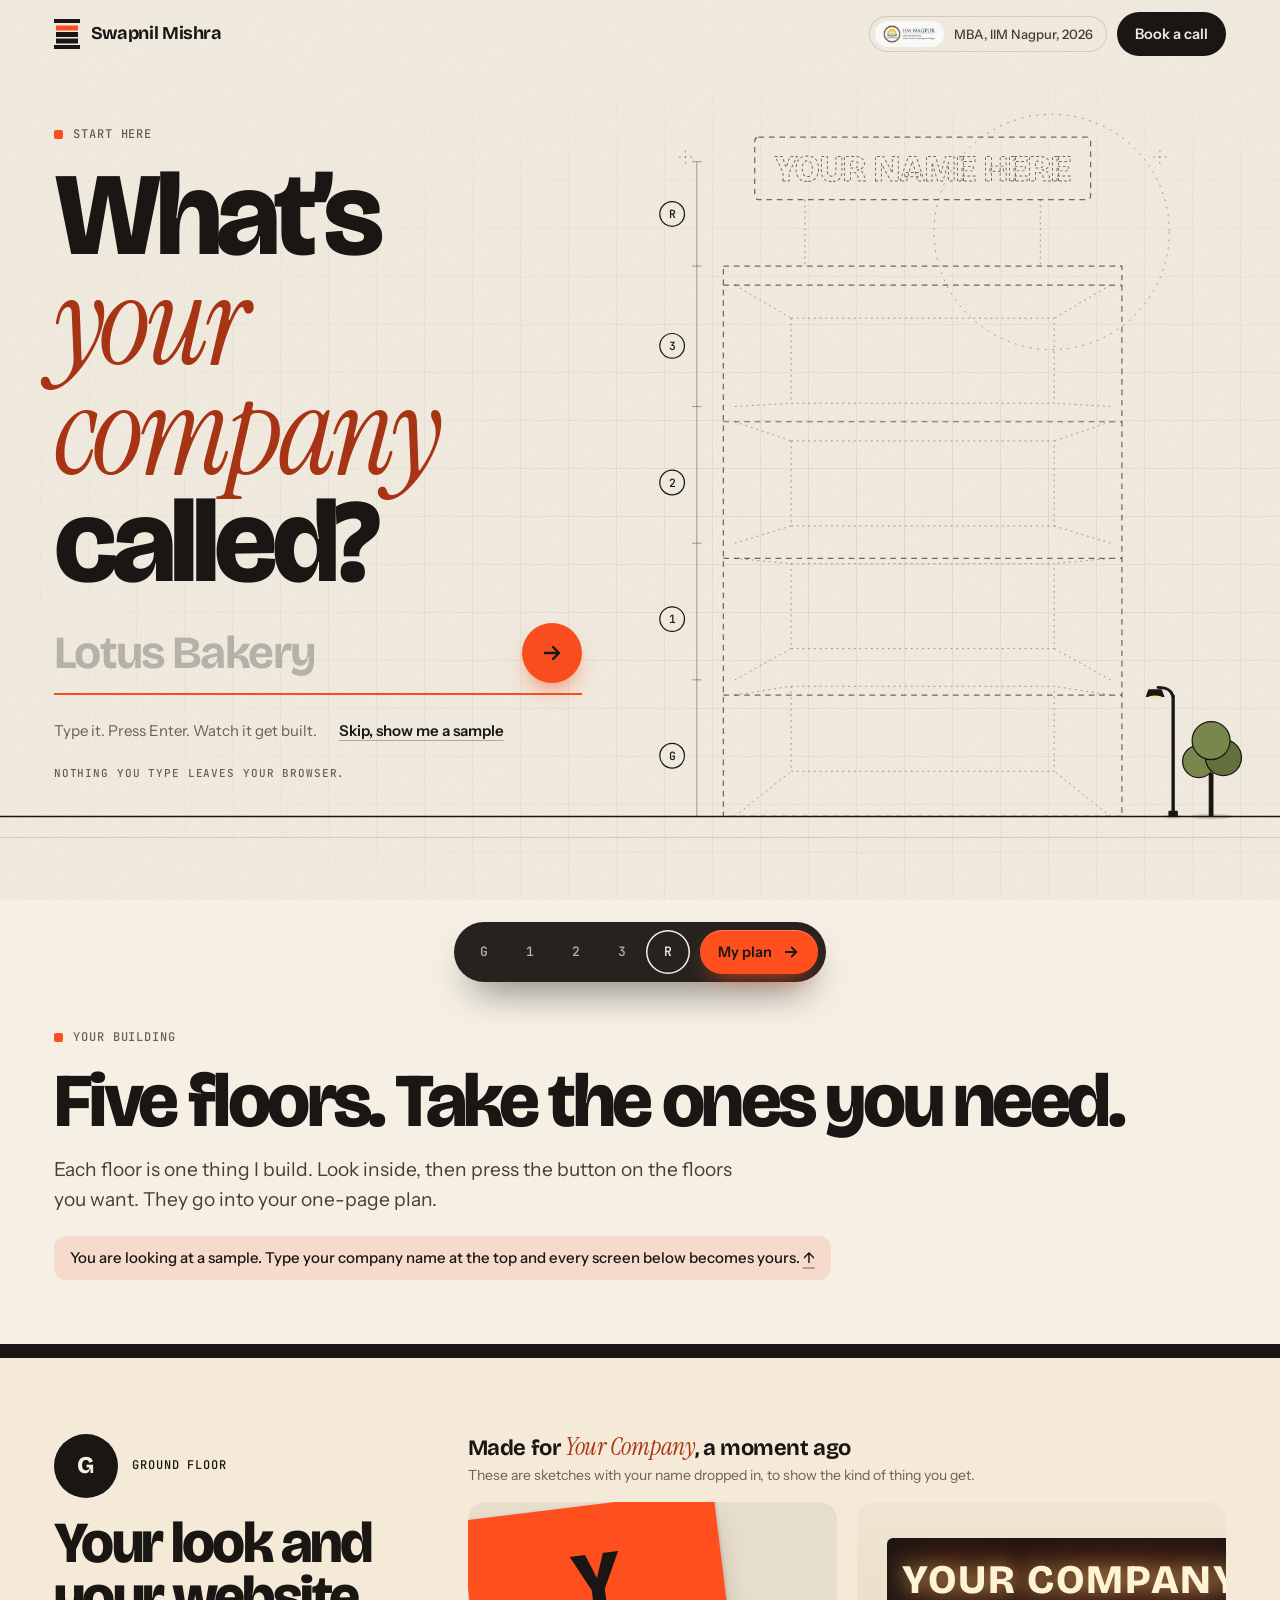
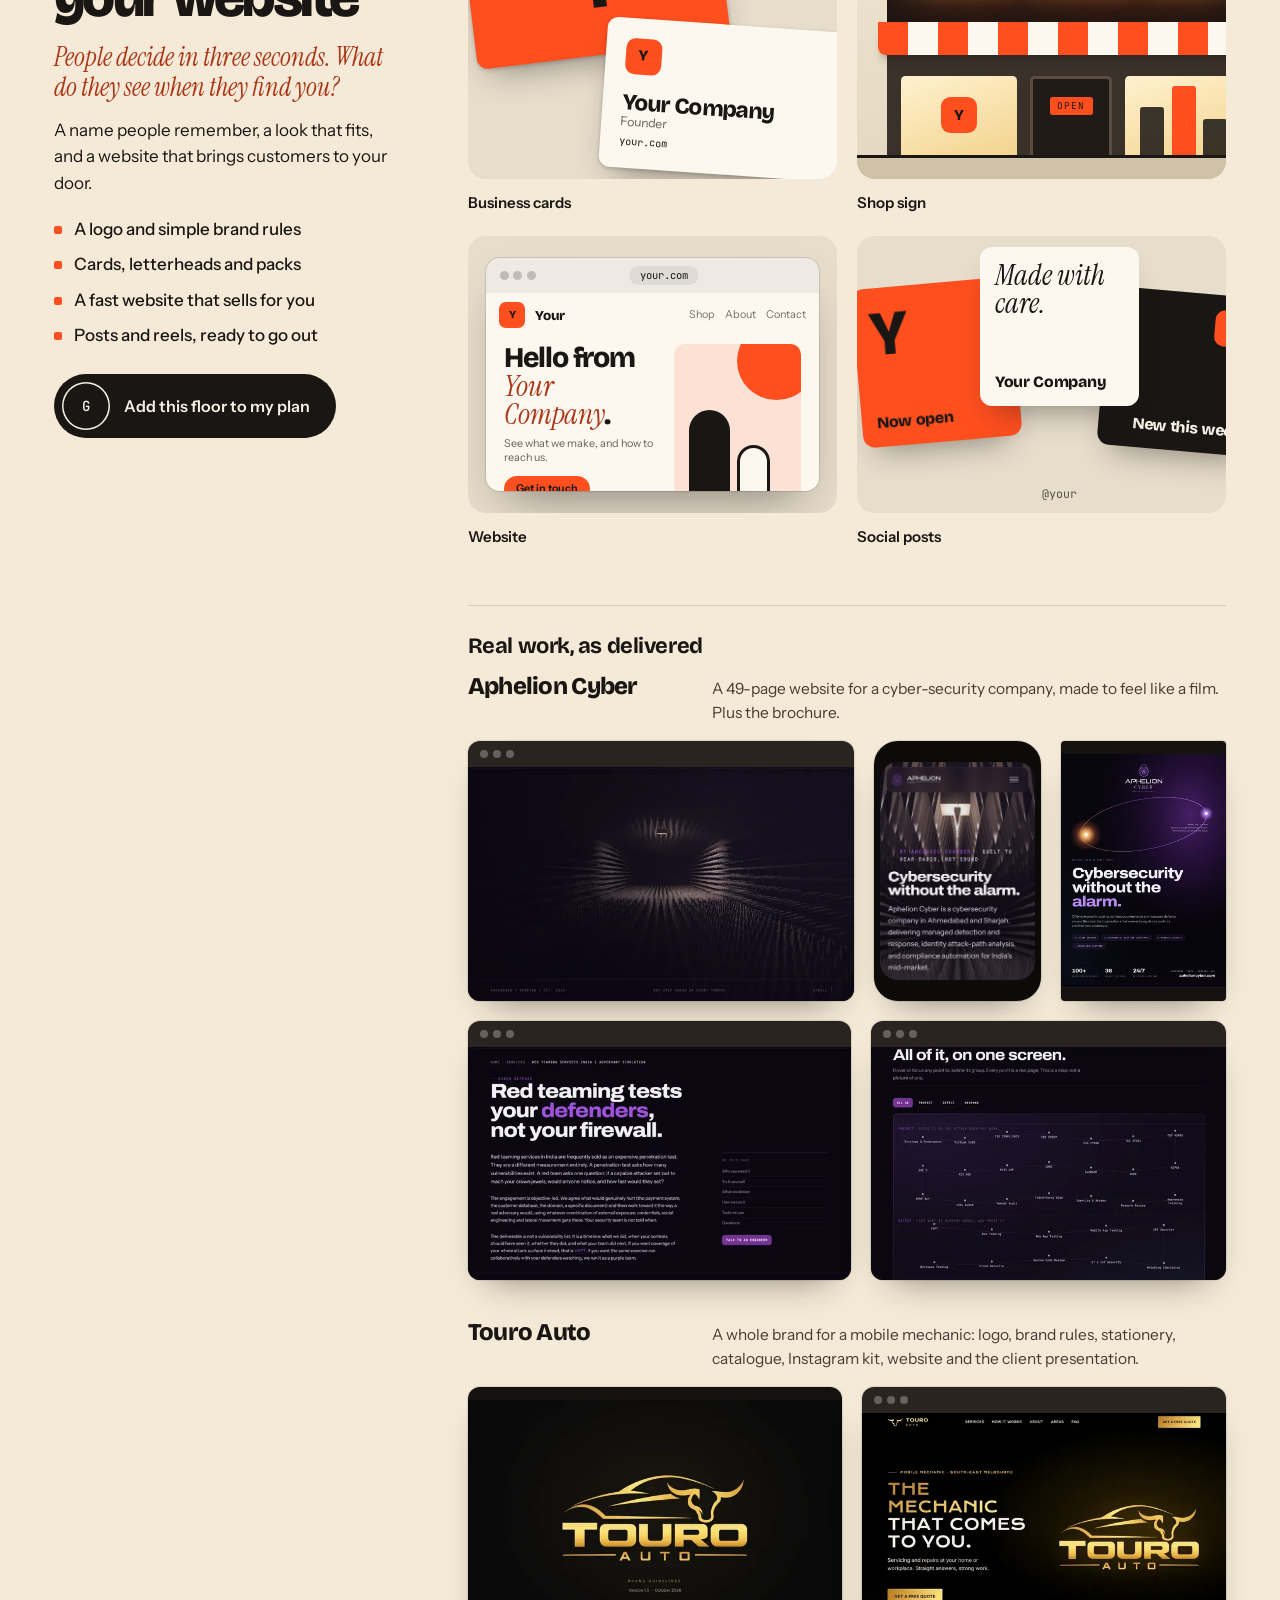
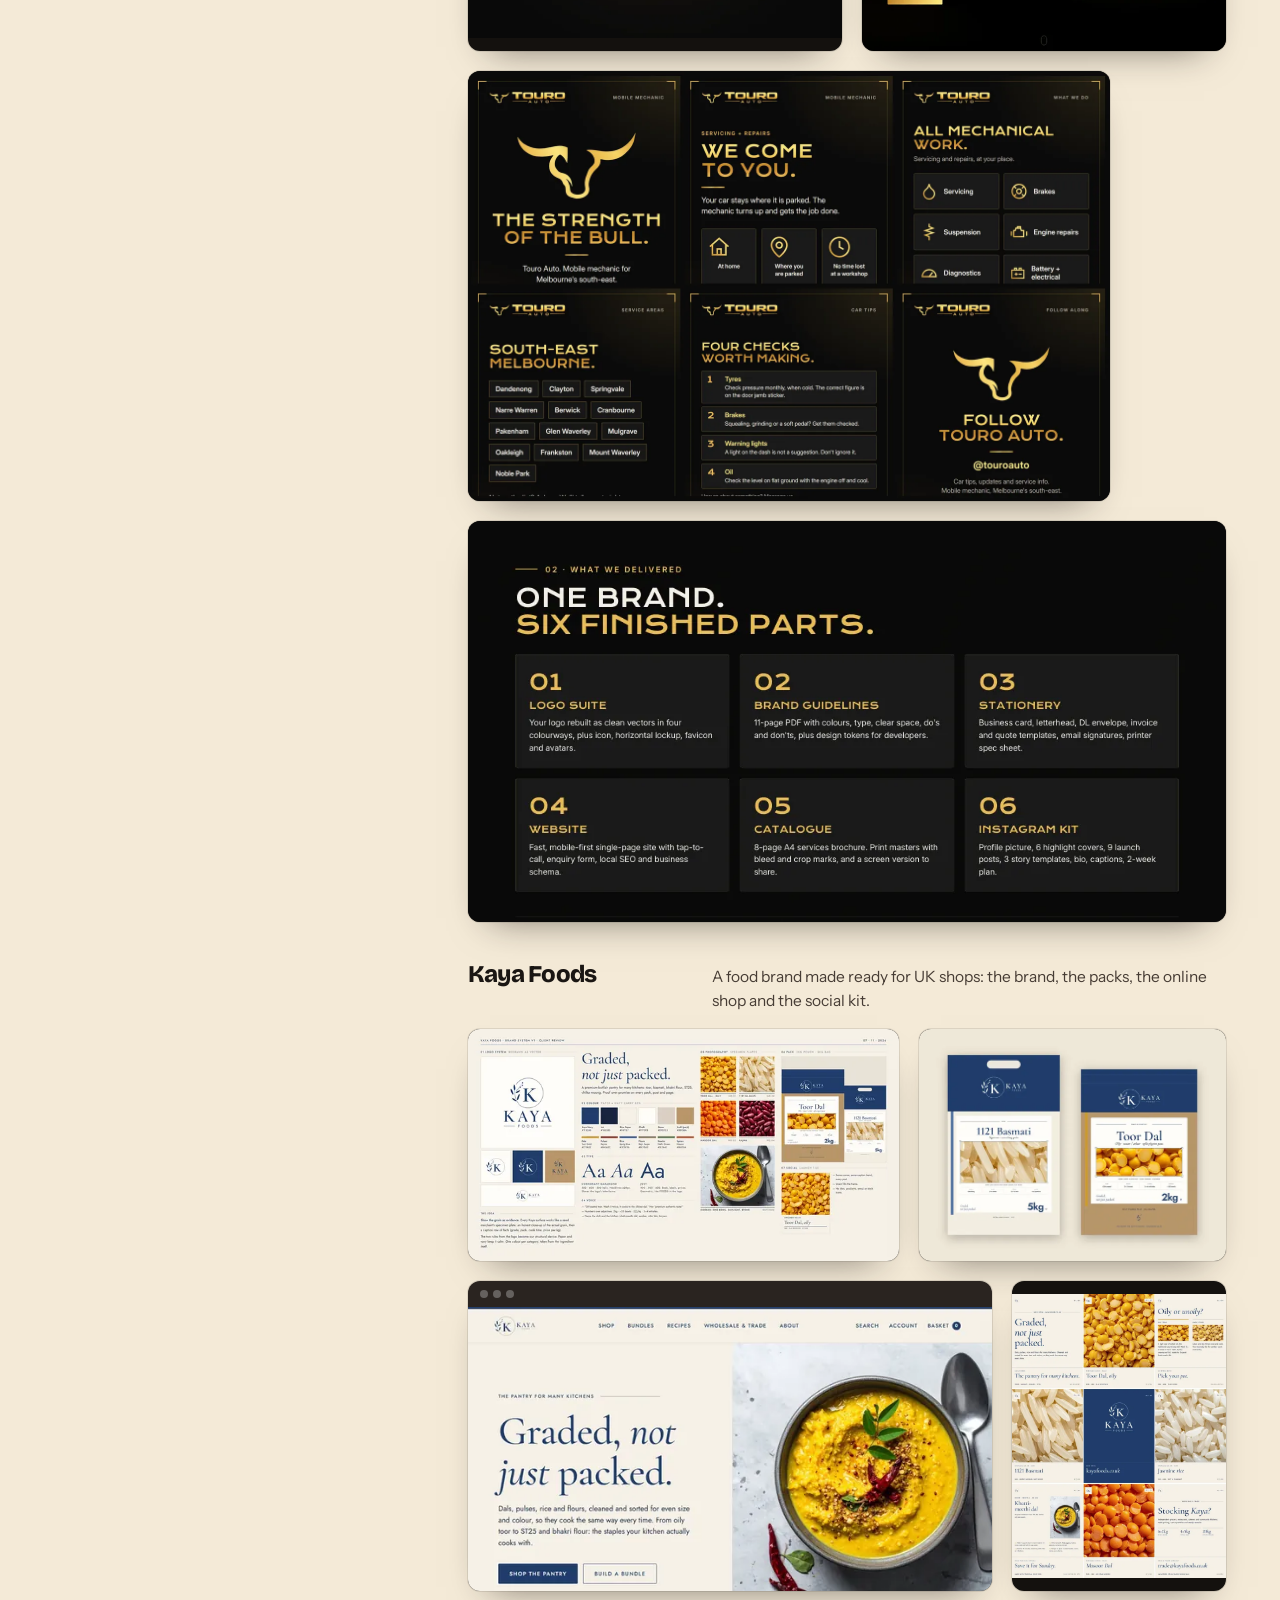
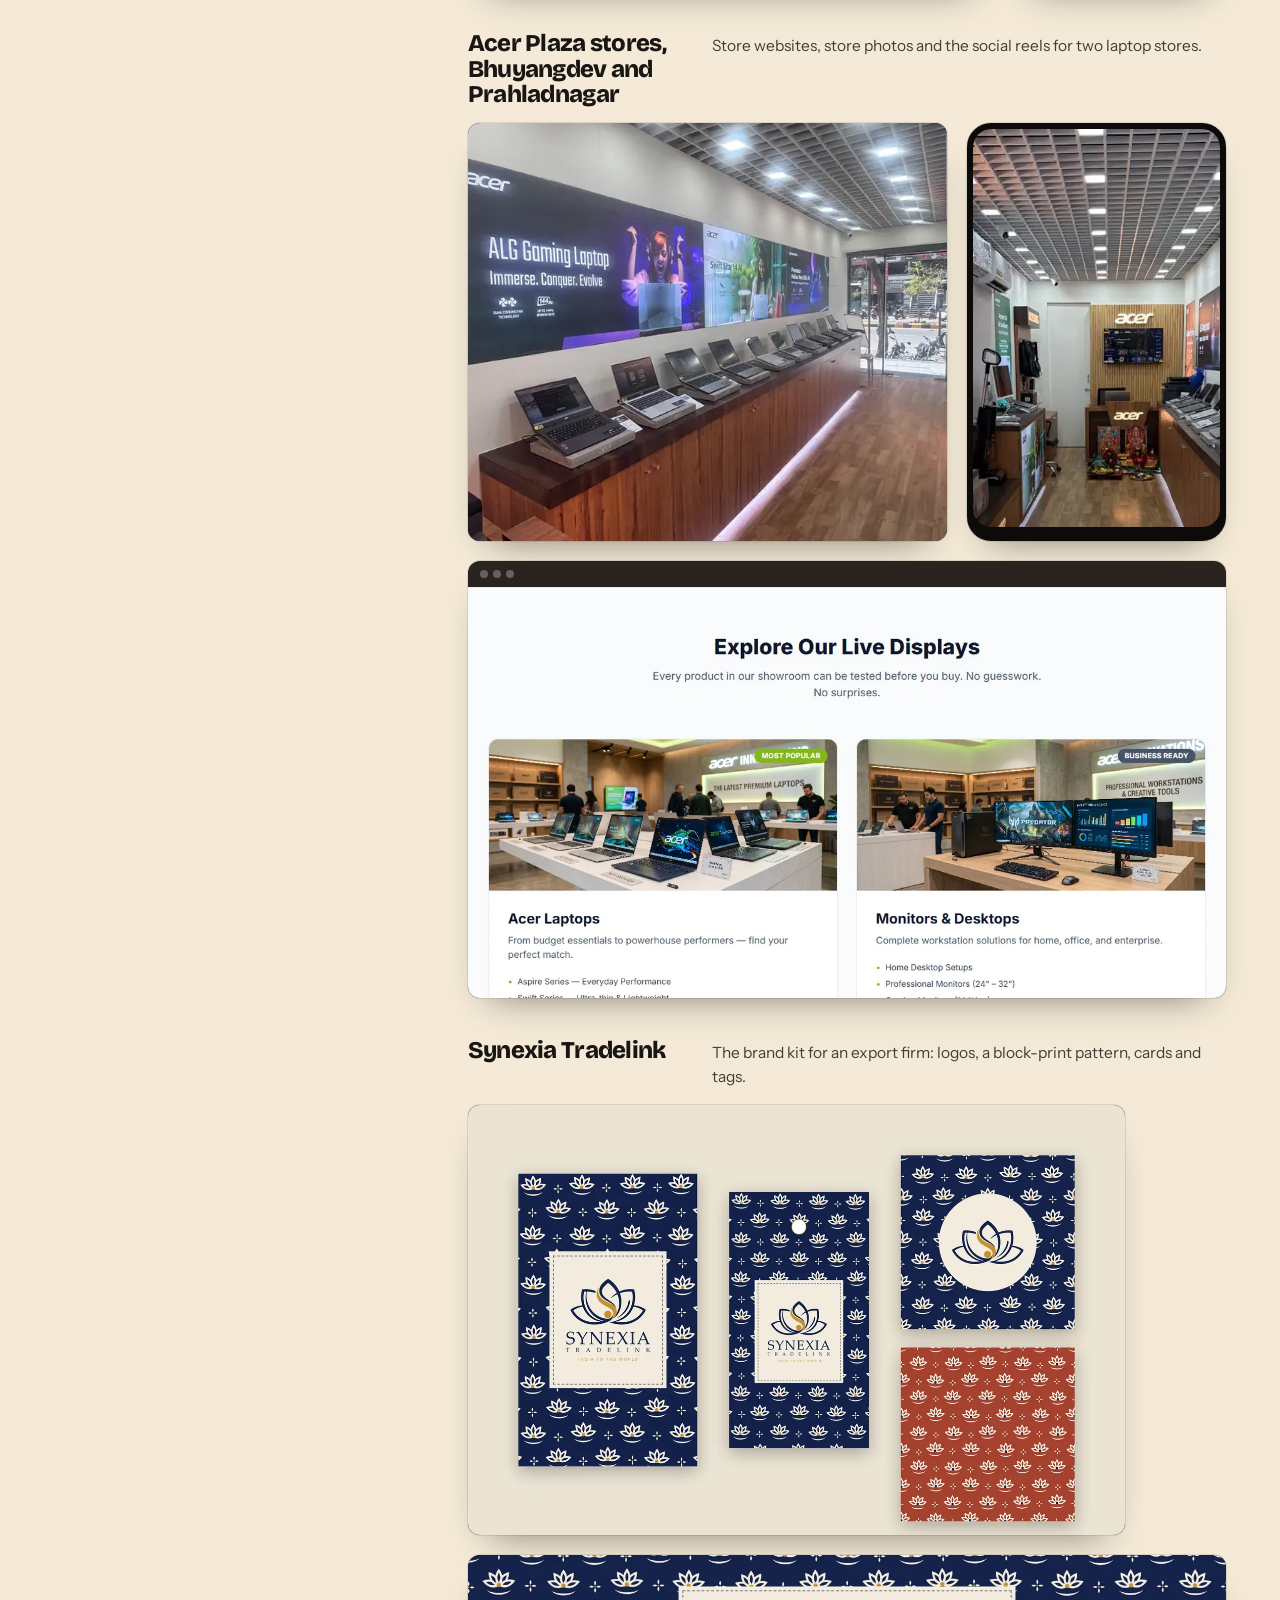
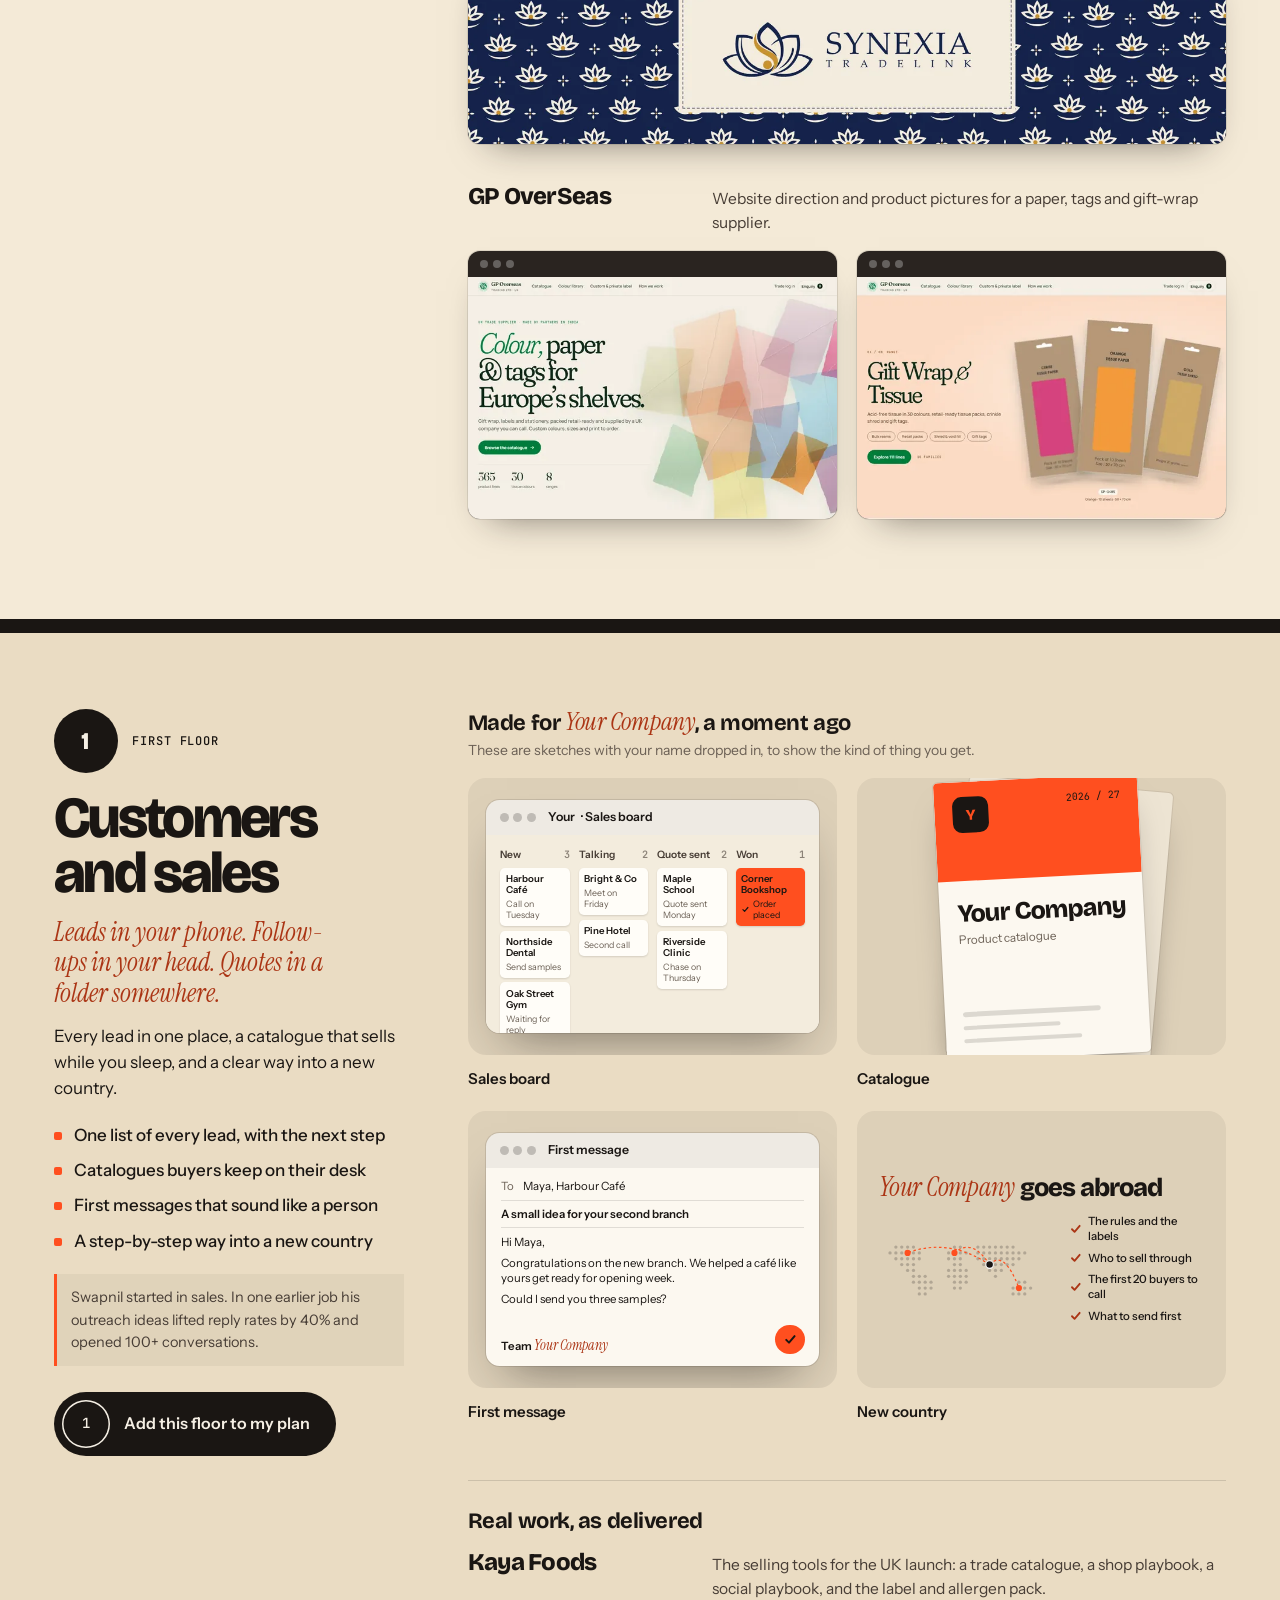
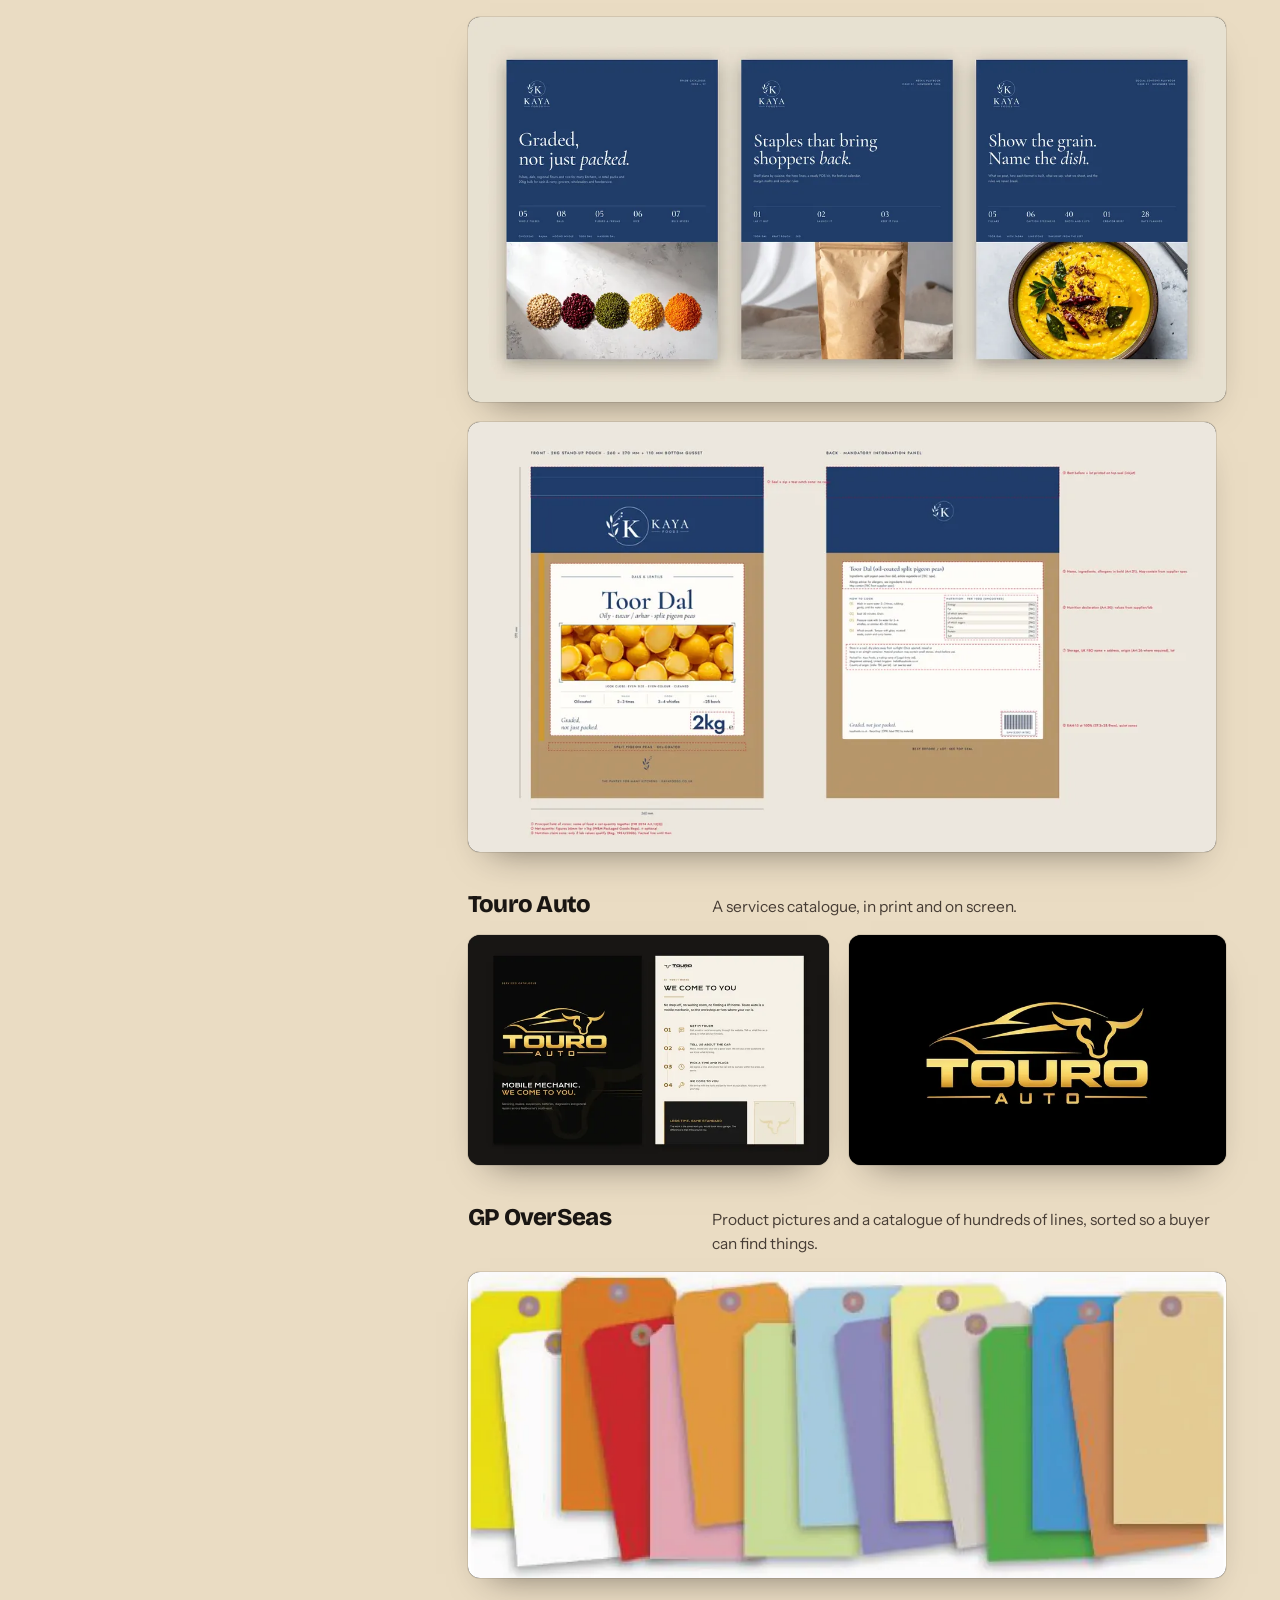
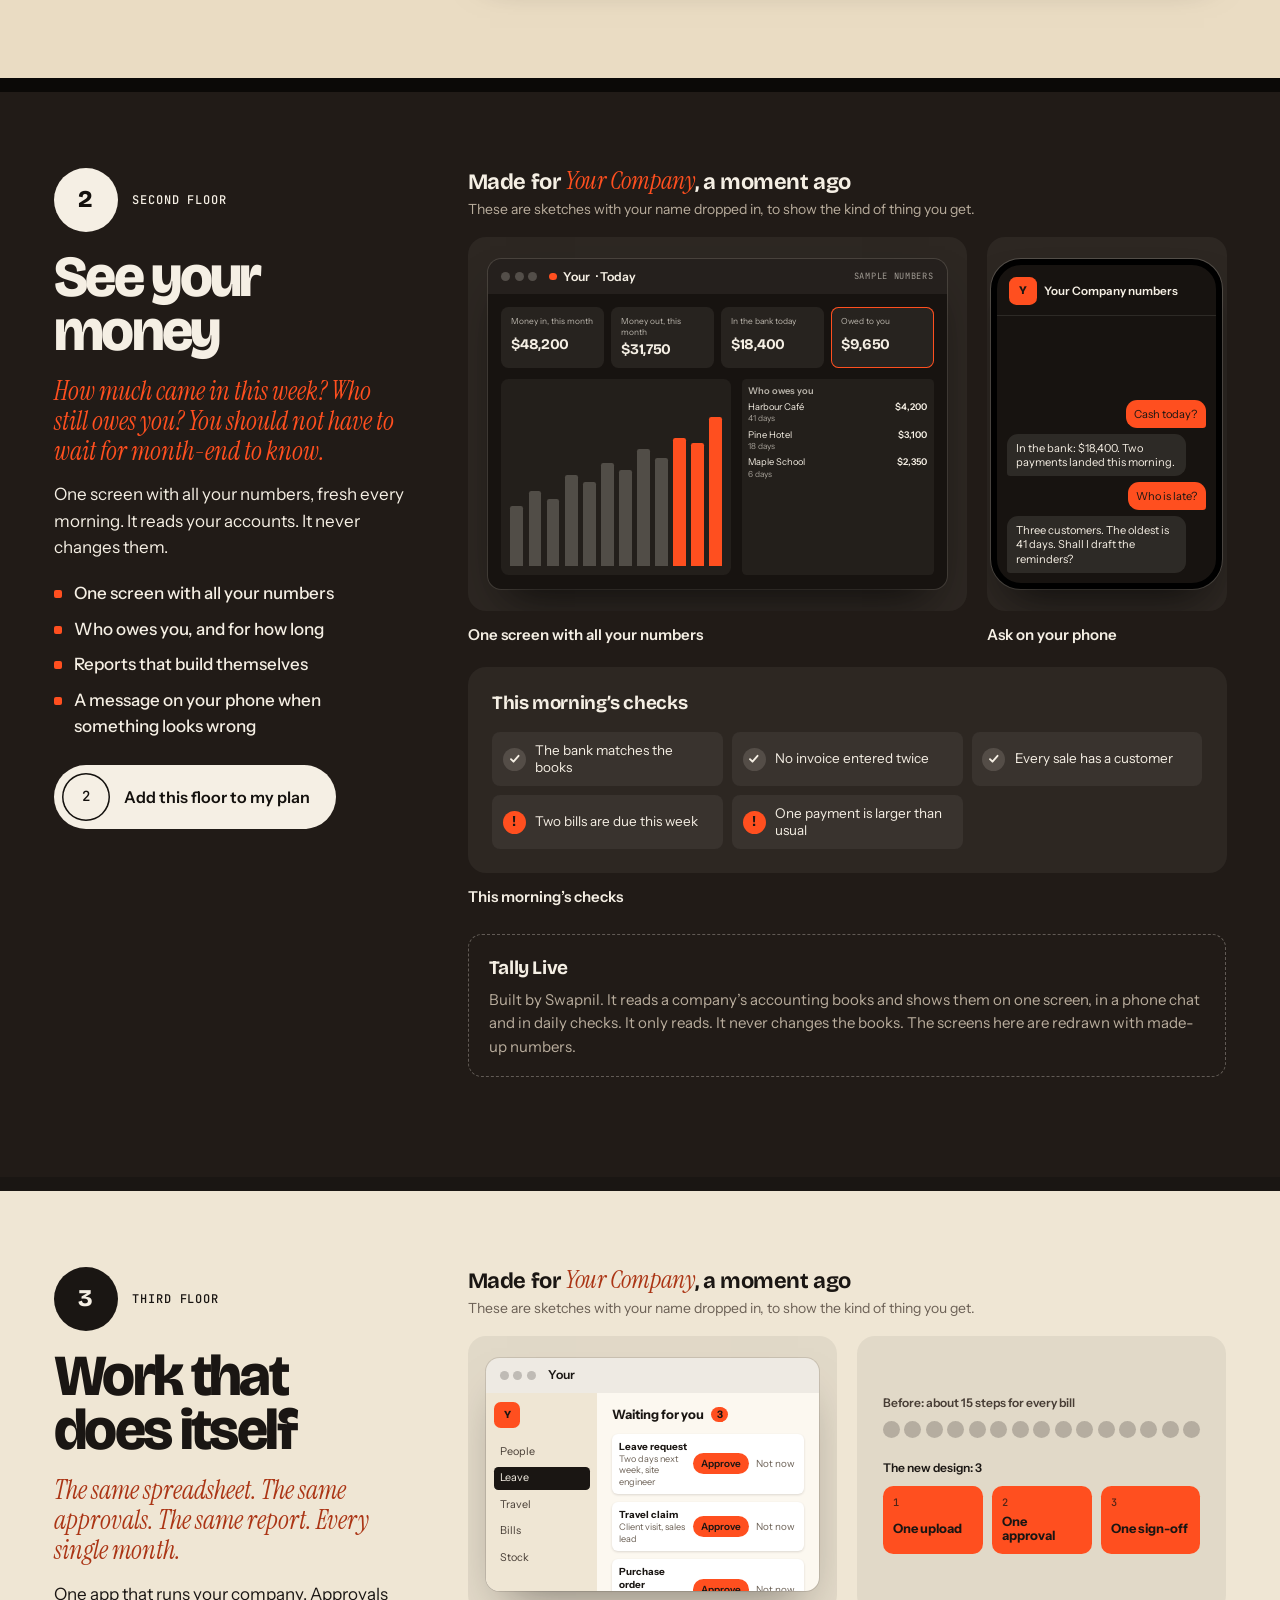
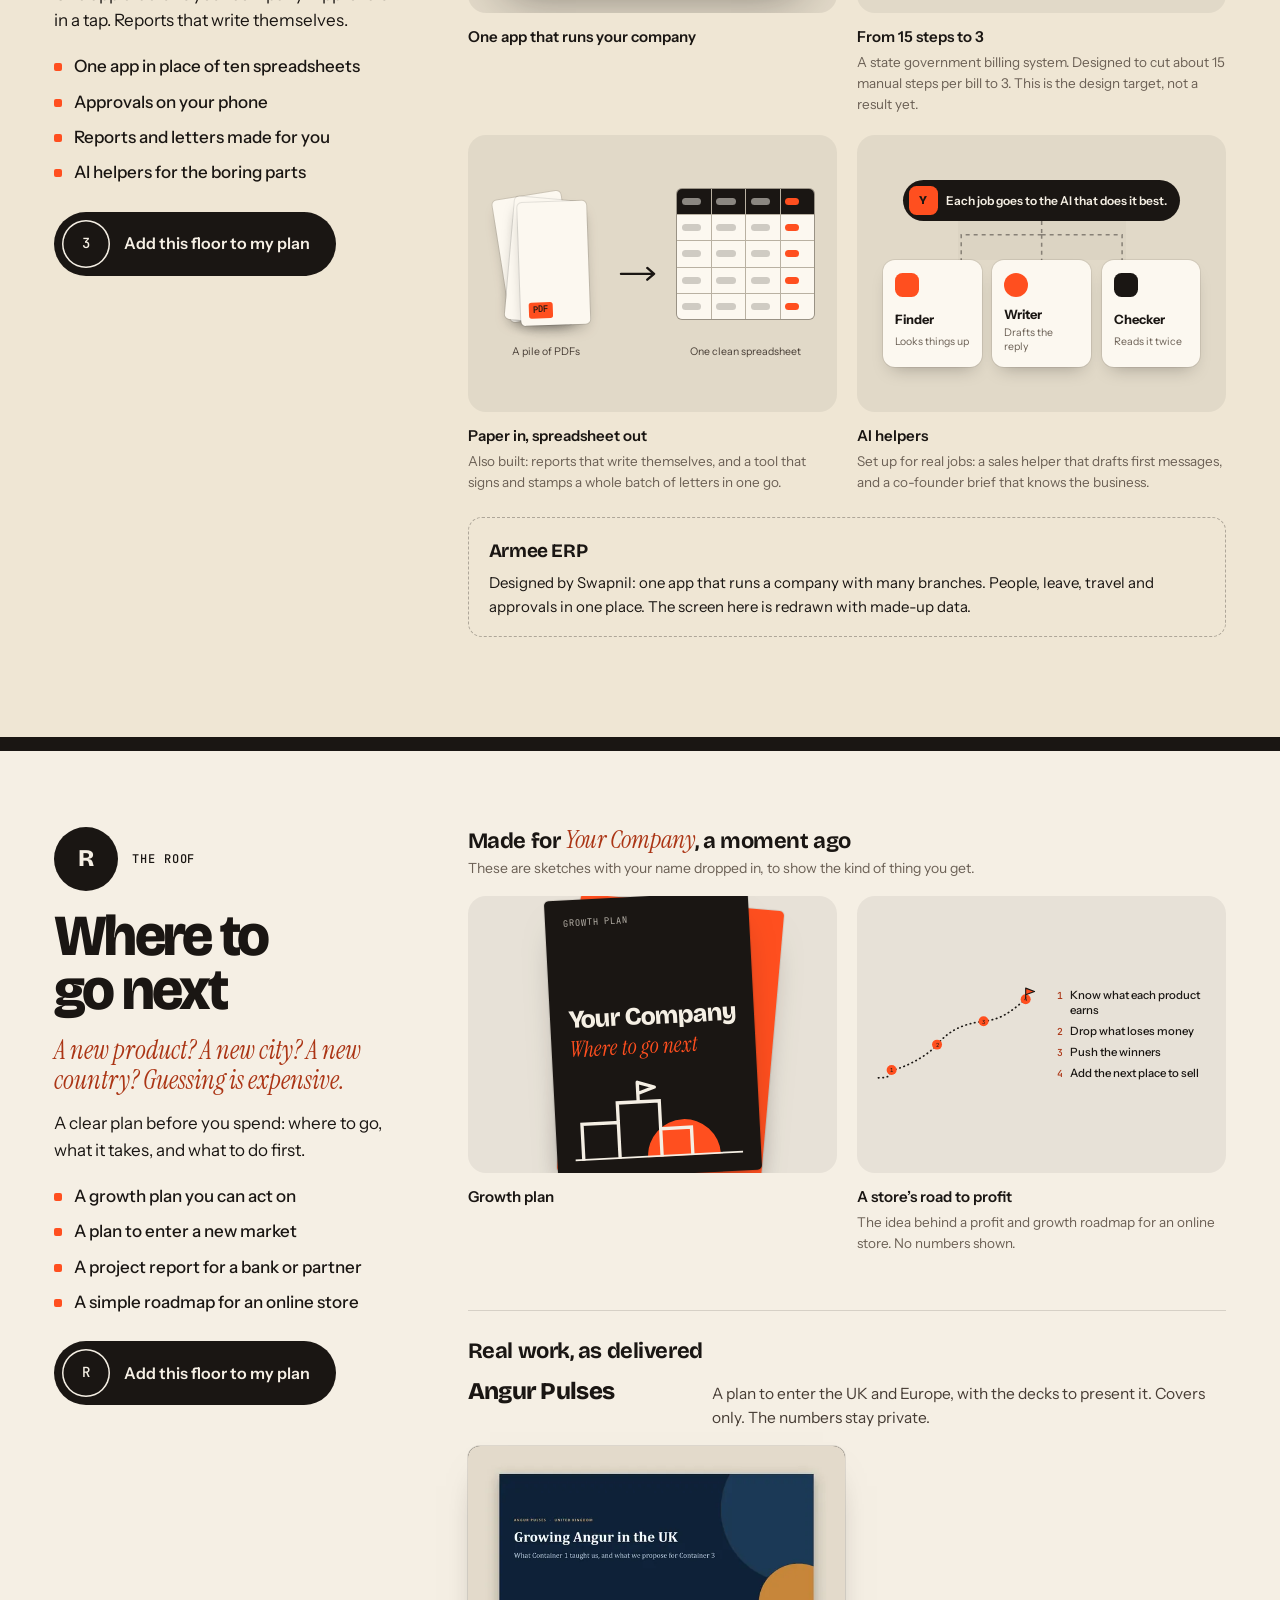
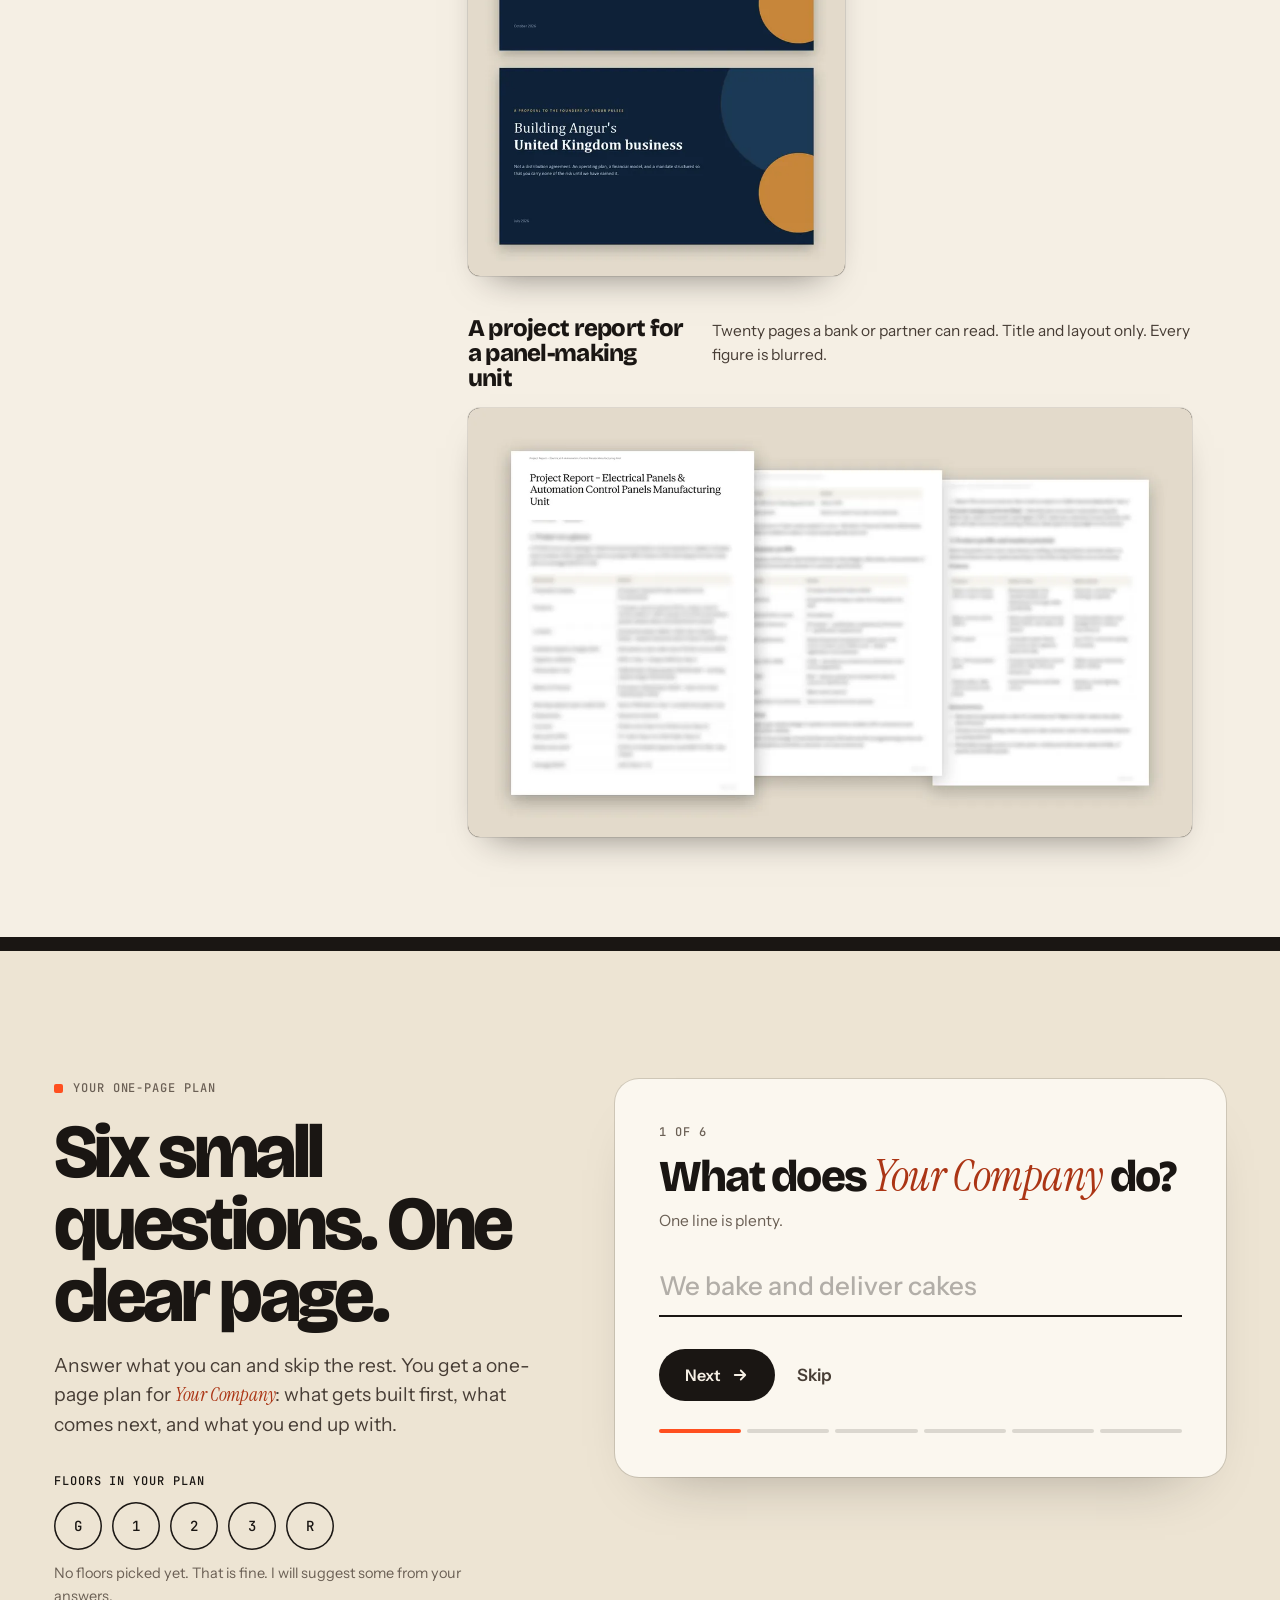
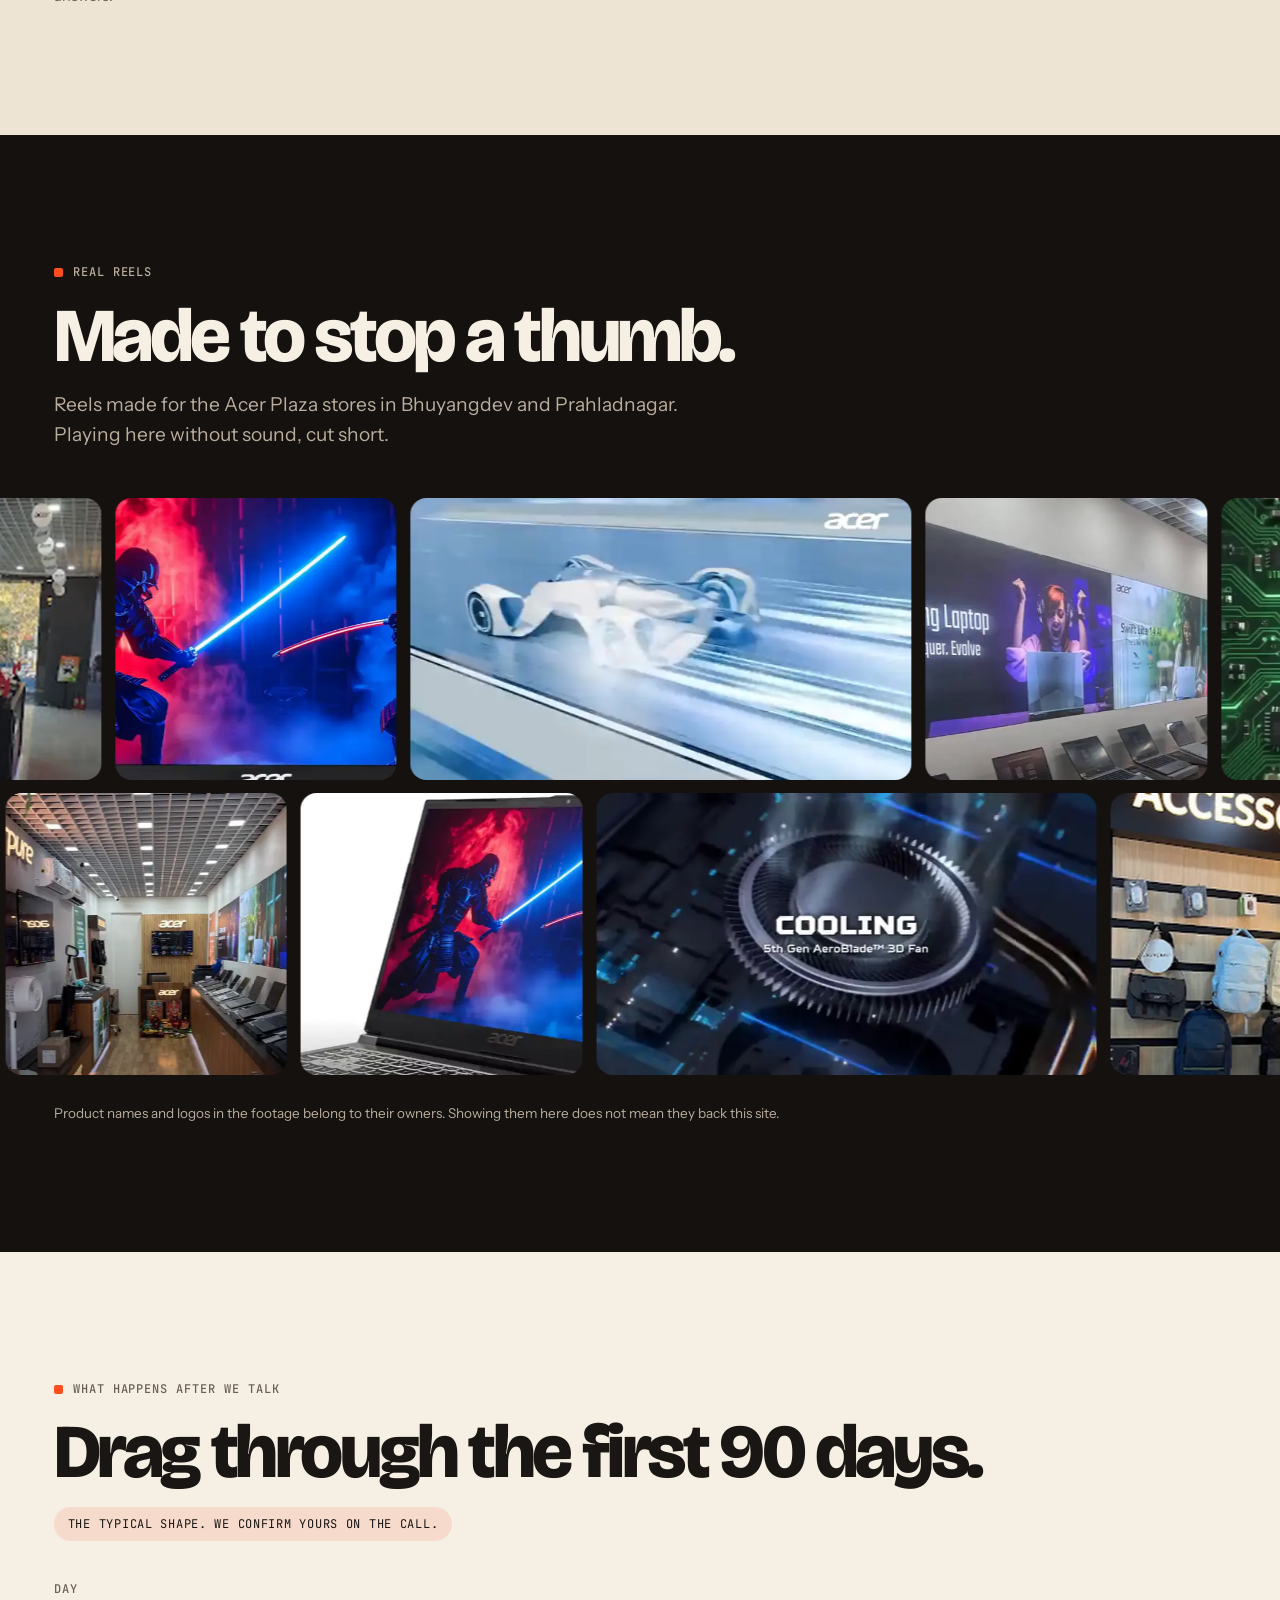
==== commit 5500b135: "Replace portfolio with v2: Your company, built Visitors type their company name and the page becomes" ====
--- a/index.html
+++ b/index.html
@@ -1,502 +1,228 @@
 <!doctype html>
-<html lang="en-IN">
+<html lang="en">
 <head>
-  <meta charset="utf-8">
-  <meta name="viewport" content="width=device-width, initial-scale=1">
-  <title>Swapnil Mishra · I untangle businesses</title>
-  <meta name="description" content="Swapnil Mishra, IIM Nagpur MBA 2026. I find where a business leaks revenue or time, then build the system that fixes it: growth strategy, ERP, finance dashboards and workflow automation.">
-  <link rel="canonical" href="https://askswapnil.github.io/">
-  <meta name="theme-color" content="#F5F0E6" media="(prefers-color-scheme: light)">
-  <meta name="theme-color" content="#0F1524" media="(prefers-color-scheme: dark)">
-  <meta name="color-scheme" content="light dark">
-
-  <meta property="og:type" content="website">
-  <meta property="og:url" content="https://askswapnil.github.io/">
-  <meta property="og:title" content="Swapnil Mishra · I untangle businesses">
-  <meta property="og:description" content="IIM Nagpur MBA '26. Growth strategy, and the systems that make it run itself.">
-  <meta property="og:image" content="https://askswapnil.github.io/assets/og-image.png">
-  <meta property="og:image:width" content="1200">
-  <meta property="og:image:height" content="630">
-  <meta property="og:image:alt" content="A tangled ink line straightening into clean routing, beside the words: I untangle businesses.">
-  <meta name="twitter:card" content="summary_large_image">
-  <meta name="twitter:title" content="Swapnil Mishra · I untangle businesses">
-  <meta name="twitter:description" content="IIM Nagpur MBA '26. Growth strategy, and the systems that make it run itself.">
-  <meta name="twitter:image" content="https://askswapnil.github.io/assets/og-image.png">
-
-  <link rel="icon" href="favicon.svg" type="image/svg+xml">
-  <link rel="preconnect" href="https://fonts.googleapis.com">
-  <link rel="preconnect" href="https://fonts.gstatic.com" crossorigin>
-  <!-- fonts load without blocking first paint; text shows in the fallback until they arrive -->
-  <link rel="preload" as="style" href="https://fonts.googleapis.com/css2?family=Fraunces:ital,wght@0,400;1,300&family=Inter+Tight:wght@400;500&family=JetBrains+Mono&display=swap" onload="this.onload=null;this.rel='stylesheet'">
-  <noscript><link rel="stylesheet" href="https://fonts.googleapis.com/css2?family=Fraunces:ital,wght@0,400;1,300&family=Inter+Tight:wght@400;500&family=JetBrains+Mono&display=swap"></noscript>
-  <link rel="preload" as="image" href="assets/swapnil-portrait-480.webp" imagesrcset="assets/swapnil-portrait-480.webp 480w, assets/swapnil-portrait-800.webp 800w" imagesizes="(min-width: 960px) 420px, 240px" fetchpriority="high">
-  <link rel="stylesheet" href="css/style.css">
-  <script>document.documentElement.classList.add('js');</script>
-
-  <script type="application/ld+json">
-  {
-    "@context": "https://schema.org",
-    "@graph": [
-      {
-        "@type": "Person",
-        "@id": "https://askswapnil.github.io/#person",
-        "name": "Swapnil Mishra",
-        "url": "https://askswapnil.github.io/",
-        "image": "https://askswapnil.github.io/assets/swapnil-portrait-800.webp",
-        "jobTitle": "Growth and systems consultant",
-        "address": { "@type": "PostalAddress", "addressLocality": "Ahmedabad", "addressRegion": "Gujarat", "addressCountry": "IN" },
-        "alumniOf": [
-          { "@type": "CollegeOrUniversity", "name": "Indian Institute of Management Nagpur" },
-          { "@type": "CollegeOrUniversity", "name": "GLS Institute of Business Administration" }
-        ],
-        "knowsAbout": ["Go-to-market strategy", "Market entry", "ERP implementation", "Finance dashboards", "Workflow automation", "Brand identity"]
-      },
-      {
-        "@type": "ProfessionalService",
-        "@id": "https://askswapnil.github.io/#service",
-        "name": "Swapnil Mishra: Growth + Systems",
-        "url": "https://askswapnil.github.io/",
-        "founder": { "@id": "https://askswapnil.github.io/#person" },
-        "areaServed": ["IN", "GB", "Worldwide"],
-        "description": "Finds where a business leaks revenue or time, then builds the system that fixes it.",
-        "hasOfferCatalog": {
-          "@type": "OfferCatalog",
-          "name": "Services",
-          "itemListElement": [
-            { "@type": "Offer", "itemOffered": { "@type": "Service", "name": "Growth and market-entry strategy" } },
-            { "@type": "Offer", "itemOffered": { "@type": "Service", "name": "Process-to-Platform builds" } },
-            { "@type": "Offer", "itemOffered": { "@type": "Service", "name": "Brand and website launch kit" } },
-            { "@type": "Offer", "itemOffered": { "@type": "Service", "name": "Growth and automation retainer" } }
-          ]
-        }
-      }
-    ]
-  }
-  </script>
+<meta charset="utf-8">
+<meta name="viewport" content="width=device-width, initial-scale=1, viewport-fit=cover">
+<title>Your company, built. Swapnil Mishra</title>
+<meta name="description" content="Type your company name and watch it get built. Swapnil Mishra (MBA, IIM Nagpur) builds your brand, your website, your sales and the apps that run your company.">
+<meta name="author" content="Swapnil Mishra">
+<meta name="theme-color" content="#F5EFE4">
+<link rel="canonical" href="https://askswapnil.github.io/">
+<meta property="og:type" content="website">
+<meta property="og:site_name" content="Swapnil Mishra">
+<meta property="og:title" content="Your company, built.">
+<meta property="og:description" content="Type your company name and watch it get built, floor by floor. Then ask for a free first look.">
+<meta property="og:url" content="https://askswapnil.github.io/">
+<meta property="og:image" content="https://askswapnil.github.io/assets/img/og.png">
+<meta property="og:image:width" content="1200">
+<meta property="og:image:height" content="630">
+<meta property="og:image:alt" content="A cutaway five-floor building with a sign that reads Your Company, built.">
+<meta name="twitter:card" content="summary_large_image">
+<meta name="twitter:title" content="Your company, built.">
+<meta name="twitter:description" content="Type your company name and watch it get built, floor by floor.">
+<meta name="twitter:image" content="https://askswapnil.github.io/assets/img/og.png">
+<link rel="icon" href="assets/img/favicon.svg" type="image/svg+xml">
+<link rel="icon" href="favicon.ico" sizes="32x32">
+<link rel="apple-touch-icon" href="assets/img/apple-touch-icon.png">
+<link rel="preload" href="assets/fonts/bricolage-grotesque.woff2" as="font" type="font/woff2" crossorigin>
+<link rel="preload" href="assets/fonts/instrument-sans.woff2" as="font" type="font/woff2" crossorigin>
+<link rel="preload" href="assets/fonts/instrument-serif-italic.woff2" as="font" type="font/woff2" crossorigin>
+<link rel="stylesheet" href="css/site.css">
+<link rel="stylesheet" href="css/parts.css">
+<script type="application/ld+json">
+{"@context":"https://schema.org","@type":"Person","name":"Swapnil Mishra","url":"https://askswapnil.github.io/","email":"mailto:askswapnil30@gmail.com","sameAs":["https://in.linkedin.com/in/swapnil-mishra-55837b234"],"jobTitle":"Independent consultant and builder","alumniOf":{"@type":"CollegeOrUniversity","name":"Indian Institute of Management Nagpur"},"knowsAbout":["Brand identity","Websites","Sales","Business apps","Growth plans"]}
+</script>
 </head>
 <body>
-  <a class="skip" href="#main">Skip to content</a>
-
-  <header class="top" id="top">
-    <a class="mark" href="#hero" aria-label="Swapnil Mishra, back to top">
-      <svg class="mark__glyph" viewBox="0 0 32 32" aria-hidden="true"><path d="M3 8c6-6 10 10 4 10S9 4 16 8s-2 12 3 12 3-12 9-12M28 8v16H12"/></svg>
-      <span>Swapnil Mishra</span>
-    </a>
-    <nav class="top__nav" aria-label="Primary">
-      <a href="#work">Work</a>
-      <a href="#method">Method</a>
-      <a href="#audit">Leak Audit</a>
-    </nav>
-    <a class="btn btn--small" href="#contact" data-link="booking">Book a call</a>
-  </header>
-
-  <main id="main">
-    <svg class="thread" id="thread" aria-hidden="true" focusable="false">
-      <path class="thread__ghost" id="thread-ghost"/>
-      <path class="thread__line thread__tangle" id="thread-tangle" pathLength="1"/>
-      <path class="thread__line thread__spine" id="thread-spine" pathLength="1"/>
-      <circle class="thread__tip" id="thread-tip" r="5"/>
-    </svg>
-
-    <!-- 01 HERO -->
-    <section class="hero chapter" id="hero" data-chapter="0" aria-labelledby="hero-title">
-      <div class="wrap hero__grid">
-        <div class="hero__head">
-          <p class="hook mono"><span class="hook__dot" aria-hidden="true"></span>Every business has one.</p>
-          <h1 id="hero-title" class="display">I untangle <em>businesses.</em></h1>
-          <p class="lede">IIM Nagpur MBA&nbsp;’26. Growth strategy, and the systems that make it run itself.</p>
+<a class="skip-link" href="#main">Skip to the page</a>
+
+<header class="head" id="head">
+  <a class="brand" href="#top" aria-label="Swapnil Mishra, back to the top">
+    <svg class="brand-mark" viewBox="0 0 26 30" aria-hidden="true"><rect x="0" y="0" width="26" height="4"/><rect x="2" y="6.5" width="22" height="5" class="a"/><rect x="2" y="13" width="22" height="5"/><rect x="2" y="19.5" width="22" height="5"/><rect x="0" y="26" width="26" height="4"/></svg>
+    <span>Swapnil Mishra</span>
+  </a>
+  <div class="head-right">
+    <span class="cred"><img src="assets/img/iim-nagpur-crest.jpg" width="77" height="26" alt="IIM Nagpur crest"><span data-t="cred.short"></span></span>
+    <a class="btn btn-ink btn-sm" data-href="links.booking" target="_blank" rel="noopener"><span data-t="cta.callShort"></span></a>
+  </div>
+</header>
+
+<main id="main">
+
+<section class="hero" id="top" aria-labelledby="heroTitle">
+  <div class="hero-copy">
+    <div class="hero-ask">
+      <p class="eyebrow mono" data-t="hero.eyebrow"></p>
+      <h1 id="heroTitle" data-t="hero.title"></h1>
+      <form class="ask" id="askForm" novalidate>
+        <label class="sr-only" for="askInput" data-t="hero.label"></label>
+        <div class="ask-field">
+          <input id="askInput" name="company" type="text" autocomplete="organization" autocapitalize="words" spellcheck="false" maxlength="48" enterkeyhint="go" aria-describedby="askHelp">
+          <button class="ask-go" type="submit" aria-label="Build it"><svg viewBox="0 0 24 24" fill="none" stroke="currentColor" stroke-width="2.4" stroke-linecap="round" stroke-linejoin="round" aria-hidden="true"><path d="M5 12h14M13 6l6 6-6 6"/></svg></button>
         </div>
-
-        <div class="hero__art" id="hero-art">
-          <figure class="portrait">
-            <img src="assets/swapnil-portrait-480.webp"
-                 srcset="assets/swapnil-portrait-480.webp 480w, assets/swapnil-portrait-800.webp 800w"
-                 sizes="(min-width: 960px) 420px, 240px"
-                 width="480" height="480" alt="Portrait of Swapnil Mishra in a navy blazer, smiling." fetchpriority="high">
-          </figure>
+        <div class="ask-meta"><span id="askHelp" data-t="hero.help"></span><button type="button" id="askSkip" data-t="hero.skip"></button></div>
+        <p class="ask-private mono" data-t="hero.privacy"></p>
+      </form>
+    </div>
+    <div class="hero-built" id="heroBuilt" tabindex="-1">
+      <p class="eyebrow mono" data-t="hero.builtEyebrow"></p>
+      <h2 class="h1" data-t="hero.builtTitle"></h2>
+      <p class="hero-sub" data-t="hero.builtSub"></p>
+      <div class="hero-cta">
+        <a class="btn btn-primary down" href="#floors"><span data-t="hero.builtCta"></span><svg viewBox="0 0 24 24" fill="none" stroke="currentColor" stroke-width="2.4" stroke-linecap="round" stroke-linejoin="round" aria-hidden="true"><path d="M12 5v14M6 13l6 6 6-6"/></svg></a>
+        <a class="btn btn-line" data-href="links.booking" target="_blank" rel="noopener"><span data-t="cta.call"></span></a>
+      </div>
+      <div class="hero-tweak">
+        <button type="button" class="link" id="renameBtn" data-t="hero.rename"></button>
+        <span class="swatches" id="swatches" role="group" data-aria="hero.colour"></span>
+      </div>
+    </div>
+  </div>
+  <div class="hero-stage" id="heroStage">
+    <div class="bld-wrap">
+      <div class="bld-host" id="heroBuilding"></div>
+      <div class="floor-keys" id="floorKeys"></div>
+    </div>
+  </div>
+  <p class="sr-only" aria-live="polite" id="live"></p>
+</section>
+
+<section class="intro" id="floors" aria-labelledby="floorsTitle">
+  <div class="wrap">
+    <p class="eyebrow mono" data-t="floorsIntro.eyebrow"></p>
+    <h2 id="floorsTitle" class="h2" data-t="floorsIntro.title"></h2>
+    <p class="lead" data-t="floorsIntro.sub"></p>
+    <p class="sample-note" id="sampleNote"><span data-t="floorsIntro.sampleNote"></span> <a class="link" href="#top">&uarr;</a></p>
+  </div>
+</section>
+<div id="floorList"></div>
+
+<section class="plan" id="plan" aria-labelledby="planTitle">
+  <div class="wrap plan-grid">
+    <div class="plan-intro">
+      <p class="eyebrow mono" data-t="plan.eyebrow"></p>
+      <h2 id="planTitle" class="h2" data-t="plan.title"></h2>
+      <p class="lead" data-t="plan.sub"></p>
+      <div class="plan-floors">
+        <p class="mono" data-t="plan.floorsLabel"></p>
+        <div class="lift" id="planLift" role="group" data-aria="plan.floorsLabel"></div>
+        <p class="plan-empty" id="planEmpty" data-t="plan.floorsEmpty"></p>
+      </div>
+    </div>
+    <div class="plan-box">
+      <form class="quiz" id="quiz" novalidate></form>
+      <div class="paper-wrap" id="paperWrap" hidden>
+        <article class="paper" id="paper" tabindex="-1" aria-label="Your one-page plan"></article>
+        <div class="paper-actions">
+          <a class="btn btn-primary" href="#look"><span data-t="cta.look"></span></a>
+          <a class="btn btn-ink" data-href="links.booking" target="_blank" rel="noopener"><span data-t="cta.call"></span></a>
+          <a class="btn btn-line" id="planSend" href="#"><span data-t="plan.actions.send"></span></a>
+          <button class="btn btn-line" type="button" id="planPrint"><span data-t="plan.actions.print"></span></button>
+          <button class="link" type="button" id="planAgain" data-t="plan.actions.again"></button>
         </div>
-
-        <div class="hero__act">
-          <div class="hero__cta">
-            <a class="btn btn--primary magnetic" href="#contact" data-link="booking"><span class="btn__dot" aria-hidden="true"></span>Book a 20-minute untangle call</a>
-            <a class="btn btn--ghost" href="#audit">Find my leak first</a>
-          </div>
-          <p class="badge">
-            <span class="badge__chip"><img src="assets/brand/iim-nagpur-logo.jpg" width="107" height="36" alt="IIM Nagpur"></span>
-            <span class="badge__text">MBA, IIM Nagpur, 2026</span>
-          </p>
-          <div class="persona" role="group" aria-labelledby="persona-label">
-            <p class="persona__label mono" id="persona-label">Show me examples for</p>
-            <div class="persona__chips">
-              <button type="button" class="chip" data-persona="export" aria-pressed="false">I export</button>
-              <button type="button" class="chip" data-persona="growing" aria-pressed="false">I run a growing company</button>
-              <button type="button" class="chip" data-persona="finance" aria-pressed="false">I run finance or ops</button>
-            </div>
-            <p class="persona__note mono" id="persona-note" aria-live="polite"></p>
-          </div>
-        </div>
-      </div>
-    </section>
-
-    <!-- 02 THE COST -->
-    <section class="chapter cost" id="cost" data-chapter="1" aria-labelledby="cost-title">
-      <div class="wrap">
-        <div class="chap"><span class="node" data-node>02</span><span class="eyebrow mono">The cost</span></div>
-        <h2 id="cost-title" class="display h2">A tangle is never just messy. <em>It leaks.</em></h2>
-        <p class="intro">I look for three kinds of leak. The numbers below come from my own work, not from industry surveys, and each one says where it came from.</p>
-
-        <div class="leaks">
-          <article class="leak">
-            <p class="leak__kind mono">Revenue leaks</p>
-            <p class="leak__num" aria-label="40 percent"><span class="count" data-to="40">40</span><span class="leak__unit">%</span></p>
-            <p class="leak__cap">lift in outbound response rates when I reworked the outreach, in my sales years.</p>
-            <p class="leak__body">Leads that go cold. Quotes nobody follows up. Dues that slip another month.</p>
-          </article>
-          <article class="leak">
-            <p class="leak__kind mono">Time leaks</p>
-            <p class="leak__num" aria-label="15 to 3"><span class="count" data-to="15">15</span><span class="leak__arrow" aria-hidden="true">→</span><span class="count" data-to="3" data-from="15">3</span></p>
-            <p class="leak__cap">manual touches per bill in a billing flow I designed. A design target, not yet a measured result.</p>
-            <p class="leak__body">Double entry. Print, sign, scan. Chasing the one person who has to approve.</p>
-          </article>
-          <article class="leak">
-            <p class="leak__kind mono">Trust leaks</p>
-            <p class="leak__num" aria-label="0 of 156"><span class="count" data-to="0" data-from="156">0</span><span class="leak__unit">/156</span></p>
-            <p class="leak__cap">signed bills in a legacy system I audited that carried any verifiable digital signature.</p>
-            <p class="leak__body">Numbers that do not reconcile. Records nobody can prove. Compliance surprises.</p>
-          </article>
-        </div>
-      </div>
-    </section>
-
-    <!-- 03 CASE FILES -->
-    <section class="chapter work" id="work" data-chapter="2" aria-labelledby="work-title">
-      <div class="wrap">
-        <div class="chap"><span class="node" data-node>03</span><span class="eyebrow mono">Case files</span></div>
-        <h2 id="work-title" class="display h2">Four tangles I’ve <em>already untangled.</em></h2>
-        <p class="intro">Client work is anonymised: no names, no identifying numbers. The diagrams are redrawn, not screenshots. Drag each slider from before to after, or keep scrolling and watch them resolve.</p>
-
-        <div class="cases" id="cases">
-          <article class="case" id="case-finance" aria-labelledby="case-finance-t">
-            <header class="case__head">
-              <p class="case__no mono">Case 01 · Finance and reporting</p>
-              <h3 id="case-finance-t" class="case__title">A verified finance command center for a multi-company group</h3>
-            </header>
-            <figure class="case__fig">
-              <svg class="diagram" data-diagram="finance" viewBox="0 0 480 330" role="img" aria-label="Before: books on separate PCs feeding hand-made spreadsheets. After: read-only books feeding one verified mirror, which feeds a live dashboard, GST reconciliation and a Telegram assistant."></svg>
-              <label class="scrub"><span class="mono">Before</span><input type="range" min="0" max="100" value="0" aria-label="Before and after, finance command center"><span class="mono">After</span></label>
-            </figure>
-            <dl class="case__body">
-              <div><dt class="mono">The tangle</dt><dd>Several sets of company books on several office PCs. Statements and schedules assembled by hand in spreadsheets, and GST matched manually.</dd></div>
-              <div><dt class="mono">What I did</dt><dd>Built a strictly read-only bridge to the accounting software: nothing is ever written back. Each company syncs month by month, with change detection, into its own verified mirror database.</dd></div>
-              <div><dt class="mono">The untangled system</dt><dd>A live dashboard with KPIs, ledgers, ageing and audit checks. GST reconciliation against the government’s auto-drafted returns. A Telegram assistant for cash, overdues and P&amp;L, with large-voucher alerts and a morning digest. And an AI assistant with 36 read-only tools for drill-down questions.</dd></div>
-              <div class="case__result"><dt class="mono">Result</dt><dd>One verified, read-only view of the whole group’s books, from any phone, without touching the source of truth.</dd></div>
-            </dl>
-          </article>
-
-          <article class="case" id="case-billing" aria-labelledby="case-billing-t">
-            <header class="case__head">
-              <p class="case__no mono">Case 02 · Public-sector workflow</p>
-              <h3 id="case-billing-t" class="case__title">A government billing workflow, redesigned from the data up</h3>
-            </header>
-            <figure class="case__fig">
-              <svg class="diagram" data-diagram="billing" viewBox="0 0 480 330" role="img" aria-label="Before: typed totals, re-entry, print-sign-scan and rejections. After: one upload, automatic reconciliation, approve-and-sign once, one HQ approval and a payment export."></svg>
-              <label class="scrub"><span class="mono">Before</span><input type="range" min="0" max="100" value="0" aria-label="Before and after, billing workflow"><span class="mono">After</span></label>
-            </figure>
-            <dl class="case__body">
-              <div><dt class="mono">The tangle</dt><dd>A monthly, multi-district approval chain. Vendors typed totals and uploaded the same figures again as spreadsheets. Officers printed, signed and scanned. In the legacy data, bills took a median of 3.1 days to reach final approval, 7% came back for resubmission, and none of the scanned signatures could be verified.</dd></div>
-              <div><dt class="mono">What I did</dt><dd>Audited the legacy system and its data, then designed the replacement: one monthly upload per vendor, every line reconciled automatically against official point-of-sale records, and approve-and-sign-all with a single one-time PIN.</dd></div>
-              <div><dt class="mono">The untangled system</dt><dd>Bills are generated, not typed. Clean bills go straight to a single HQ approval. Finance receives a payment-order export with service-level deductions already applied.</dd></div>
-              <div class="case__result"><dt class="mono">Result</dt><dd><strong>Designed</strong> to cut about 15 manual touches per bill to 3, and to make every signature verifiable. <span class="tag">Design target</span></dd></div>
-            </dl>
-          </article>
-
-          <article class="case" id="case-market" aria-labelledby="case-market-t">
-            <header class="case__head">
-              <p class="case__no mono">Case 03 · Export and market entry</p>
-              <h3 id="case-market-t" class="case__title">A UK and Europe entry blueprint for an Indian commodities exporter</h3>
-            </header>
-            <figure class="case__fig">
-              <svg class="diagram" data-diagram="market" viewBox="0 0 480 330" role="img" aria-label="Before: scattered research, unknown margins, no partner and no deck. After: a market blueprint, an economics model and a partner proposal feeding one decision deck that leads to the meeting."></svg>
-              <label class="scrub"><span class="mono">Before</span><input type="range" min="0" max="100" value="0" aria-label="Before and after, market-entry blueprint"><span class="mono">After</span></label>
-            </figure>
-            <dl class="case__body">
-              <div><dt class="mono">The tangle</dt><dd>A good product, a big ambition and a hundred open questions: which markets, which products, through whom, and at what margin once freight and duty are paid.</dd></div>
-              <div><dt class="mono">What I did</dt><dd>Researched the market and wrote the entry blueprint, built the economics report and a commodities master sheet, and structured the partnership as a business-unit proposal, with separate versions for the principal and for a distributor.</dd></div>
-              <div><dt class="mono">The untangled system</dt><dd>One decision-ready pack, and a meeting deck to open the conversation with UK partners. The documents are built from scripts, not hand-formatted, so every revision stays consistent.</dd></div>
-              <div class="case__result"><dt class="mono">Result</dt><dd>A clear answer to “what do we sell, through whom, at what margin”, and the deck to walk into the room with.</dd></div>
-            </dl>
-          </article>
-
-          <article class="case" id="case-erp" aria-labelledby="case-erp-t">
-            <header class="case__head">
-              <p class="case__no mono">Case 04 · ERP</p>
-              <h3 id="case-erp-t" class="case__title">One ERP for a two-entity, multi-state Indian group</h3>
-            </header>
-            <figure class="case__fig">
-              <svg class="diagram" data-diagram="erp" viewBox="0 0 480 330" role="img" aria-label="Before: separate sheets per entity and branch, hard-coded rates and approvals on email. After: two entities and their branches in one multi-company ERP, with statutory rates as dated data and tiered approvals."></svg>
-              <label class="scrub"><span class="mono">Before</span><input type="range" min="0" max="100" value="0" aria-label="Before and after, multi-entity ERP"><span class="mono">After</span></label>
-            </figure>
-            <dl class="case__body">
-              <div><dt class="mono">The tangle</dt><dd>Two legal entities, a branch for every state registration, and payroll rules that change every time the law does. Spread across sheets, inboxes and memory.</dd></div>
-              <div><dt class="mono">What I did</dt><dd>Designed the architecture on open-source Odoo, multi-company from day one, and orchestrated the build. Every customisation lives in its own module, never in the core, and production is never touched during development.</dd></div>
-              <div><dt class="mono">The untangled system</dt><dd>Statutory values such as PF, ESI, professional tax and TDS stored as dated data records instead of code, so a rate change is an entry, not a rewrite. Tiered approvals, intercompany flows and a mobile-first interface.</dd></div>
-              <div class="case__result"><dt class="mono">Result</dt><dd>A group that runs on one system, with payroll and approvals driven by data, not hard-coded rules.</dd></div>
-            </dl>
-          </article>
-        </div>
-
-        <div class="own">
-          <h3 class="own__title display">Brand and web work</h3>
-          <p class="own__intro">More client work, anonymised. Proof of range across brand, design and build.</p>
-          <ul class="own__list">
-            <li class="venture">
-              <p class="venture__name">An automotive services brand</p>
-              <p class="venture__what">A full brand and launch kit: logo, guidelines, stationery, catalogue, website, social launch kit and the client presentation.</p>
-            </li>
-            <li class="venture">
-              <p class="venture__name">A cyber-security firm</p>
-              <p class="venture__what">A brand built on one organising idea, with a cinematic dark website to match.</p>
-            </li>
-            <li class="venture">
-              <p class="venture__name">An export trading business</p>
-              <p class="venture__what">A website and design direction for an Indian export business.</p>
-            </li>
-          </ul>
-        </div>
-      </div>
-    </section>
-
-    <!-- 04 METHOD -->
-    <section class="chapter method" id="method" data-chapter="3" aria-labelledby="method-title">
-      <div class="wrap">
-        <div class="chap"><span class="node" data-node>04</span><span class="eyebrow mono">Method</span></div>
-        <h2 id="method-title" class="display h2">Trace. Untangle. <em>Hand over.</em></h2>
-
-        <ol class="beats">
-          <li class="beat">
-            <span class="beat__icon" data-via aria-hidden="true">
-              <svg viewBox="0 0 64 64"><path class="beat__trace" d="M6 40c8-22 16 14 24-4s14-20 20-6 4 10 8 4" pathLength="1"/></svg>
-            </span>
-            <h3 class="beat__title"><span class="mono">01</span> Trace</h3>
-            <p>I map the process as it really runs, not as the manual says. Every hand-off, every spreadsheet, every “I just WhatsApp him”.</p>
-          </li>
-          <li class="beat">
-            <span class="beat__icon" data-via aria-hidden="true">
-              <svg viewBox="0 0 64 64"><path class="beat__untangle" d="M6 38c5-16 11 10 16-2s7-8 10-4H58"/></svg>
-            </span>
-            <h3 class="beat__title"><span class="mono">02</span> Untangle</h3>
-            <p>Cut the steps that add nothing, automate the ones that repeat, and add checks so the numbers can be proven, not just believed.</p>
-          </li>
-          <li class="beat">
-            <span class="beat__icon" data-via aria-hidden="true">
-              <svg viewBox="0 0 64 64"><path d="M6 32h36" class="beat__clean"/><circle cx="50" cy="32" r="7" class="beat__end"/></svg>
-            </span>
-            <h3 class="beat__title"><span class="mono">03</span> Hand over</h3>
-            <p>Documented, tested and owned by your team. You should not need me to keep it running, and you will know exactly how it works.</p>
-          </li>
-        </ol>
-
-        <div class="offers">
-          <h3 class="offers__title mono">Four ways to start</h3>
-          <div class="offers__grid">
-            <article class="offer">
-              <h4>Growth and market-entry strategy</h4>
-              <p>A researched blueprint, a financial model and a decision deck.</p>
-              <p class="offer__meta mono">For exporters and international teams</p>
-            </article>
-            <article class="offer">
-              <h4>Process-to-Platform builds</h4>
-              <p>Audit a manual workflow, then build the dashboard, ERP or automation that replaces it.</p>
-              <p class="offer__meta mono">Typically 4–6 weeks for a first scope</p>
-            </article>
-            <article class="offer">
-              <h4>Brand and website launch kit</h4>
-              <p>Logo, guidelines, stationery, catalogue, website and social kit for a new business.</p>
-              <p class="offer__meta mono">For new ventures and relaunches</p>
-            </article>
-            <article class="offer">
-              <h4>Growth and automation retainer</h4>
-              <p>Ongoing support once the system is live: tune it, extend it, keep it honest.</p>
-              <p class="offer__meta mono">Monthly</p>
-            </article>
-          </div>
-          <p class="scope">I have built systems like these end to end, and I scope every project on its own. Tell me the problem, and we agree what to build, how long it takes and what it costs before any work starts.</p>
-        </div>
-      </div>
-    </section>
-
-    <!-- 05 THE OPERATOR -->
-    <section class="chapter operator" id="operator" data-chapter="4" aria-labelledby="operator-title">
-      <div class="wrap">
-        <div class="chap"><span class="node" data-node>05</span><span class="eyebrow mono">The operator</span></div>
-        <div class="operator__grid">
-          <figure class="operator__photo">
-            <img src="assets/swapnil-portrait-800.webp" width="800" height="800" loading="lazy" decoding="async" alt="Swapnil Mishra.">
-            <figcaption class="mono">Ahmedabad, India · working with clients in India, the UK and beyond</figcaption>
-          </figure>
-          <div class="operator__story">
-            <h2 id="operator-title" class="display h2">Sales first. <em>Then the systems behind the sale.</em></h2>
-            <p>I started in sales. As a sales development rep at two B2B technology companies, I researched stakeholders across 150+ target accounts and lifted qualified opportunities by 20%. My proposals converted at 30%, I generated $12,000+ in revenue from mid-market and enterprise clients, and outbound ideas I tested lifted response rates by 40% and started 100+ conversations.</p>
-            <p>Then business development in real estate, and a go-to-market internship at a green-energy company during my MBA, building B2B and B2C channels and competitor benchmarks.</p>
-            <p>Selling taught me where deals really die: in the hand-offs, the follow-ups and the spreadsheets nobody trusts. So I started building the systems behind the pitch. I completed my MBA at IIM Nagpur in March 2026.</p>
-            <p class="aside">Long before any of that, I led a college cultural fest: 20+ sponsorships, <span class="rupee">₹</span>11 lakh raised, a team of 50+ and 1,500+ participants.</p>
-
-            <ul class="creds" aria-label="Credentials">
-              <li class="creds__main">
-                <span class="badge__chip"><img src="assets/brand/iim-nagpur-logo.jpg" width="107" height="36" alt="IIM Nagpur" loading="lazy"></span>
-                <span>MBA, IIM Nagpur, 2026</span>
-              </li>
-              <li>BBA, GLS Institute of Business Administration, 2022</li>
-              <li>Executive member (1 of 9), Product Management Club, IIM Nagpur</li>
-              <li>Volunteer, Lions Club of Ahmedabad</li>
-              <li>Job simulations (Forage): Accenture Nordics Consultant, Cognizant Agile, Tata Data Visualisation</li>
-              <li>Google Digital Unlocked, digital marketing</li>
-            </ul>
-          </div>
-        </div>
-      </div>
-    </section>
-
-    <!-- 06 LEAK AUDIT -->
-    <section class="chapter audit" id="audit" data-chapter="5" aria-labelledby="audit-title">
-      <div class="wrap">
-        <div class="chap"><span class="node" data-node>06</span><span class="eyebrow mono">The Leak Audit</span></div>
-        <h2 id="audit-title" class="display h2">Find your own tangle <em>in 60 seconds.</em></h2>
-        <p class="intro">Four questions. No email needed. Your answers stay in your browser unless you choose to send them.</p>
-
-        <div class="auditbox">
-          <form class="quiz" id="quiz" novalidate>
-            <div class="quiz__bar" aria-hidden="true"><span id="quiz-bar"></span></div>
-            <p class="quiz__count mono" id="quiz-count" aria-live="polite">Question 1 of 4</p>
-
-            <fieldset class="q" data-q="1">
-              <legend>What best describes your business?</legend>
-              <div class="opts">
-                <label class="opt"><input type="radio" name="situation" value="export"><span>Export or import</span></label>
-                <label class="opt"><input type="radio" name="situation" value="services"><span>Services or distribution</span></label>
-                <label class="opt"><input type="radio" name="situation" value="manufacturing"><span>Manufacturing</span></label>
-                <label class="opt"><input type="radio" name="situation" value="gov"><span>Government or PSU vendor</span></label>
-                <label class="opt"><input type="radio" name="situation" value="other"><span>Something else</span></label>
-              </div>
-            </fieldset>
-
-            <fieldset class="q" data-q="2">
-              <legend>Where does the work pile up? <span class="legend__hint">Pick up to two.</span></legend>
-              <div class="opts">
-                <label class="opt"><input type="checkbox" name="pile" value="entry"><span>Data entry</span></label>
-                <label class="opt"><input type="checkbox" name="pile" value="recon"><span>Reconciliation</span></label>
-                <label class="opt"><input type="checkbox" name="pile" value="approvals"><span>Approvals and signatures</span></label>
-                <label class="opt"><input type="checkbox" name="pile" value="reporting"><span>Reporting</span></label>
-                <label class="opt"><input type="checkbox" name="pile" value="followups"><span>Follow-ups</span></label>
-              </div>
-            </fieldset>
-
-            <fieldset class="q" data-q="3">
-              <legend>How many people touch one transaction, start to finish?</legend>
-              <div class="opts opts--row">
-                <label class="opt"><input type="radio" name="people" value="1-2"><span>1 to 2</span></label>
-                <label class="opt"><input type="radio" name="people" value="3-5"><span>3 to 5</span></label>
-                <label class="opt"><input type="radio" name="people" value="6+"><span>6 or more</span></label>
-              </div>
-            </fieldset>
-
-            <fieldset class="q" data-q="4">
-              <legend>How often does it break or get redone?</legend>
-              <div class="opts opts--row">
-                <label class="opt"><input type="radio" name="redo" value="rarely"><span>Rarely</span></label>
-                <label class="opt"><input type="radio" name="redo" value="monthly"><span>Monthly</span></label>
-                <label class="opt"><input type="radio" name="redo" value="weekly"><span>Weekly</span></label>
-                <label class="opt"><input type="radio" name="redo" value="constantly"><span>Constantly</span></label>
-              </div>
-            </fieldset>
-
-            <p class="quiz__err" id="quiz-err" role="alert"></p>
-            <div class="quiz__nav">
-              <button type="button" class="btn btn--ghost" id="quiz-back">Back</button>
-              <button type="submit" class="btn btn--primary" id="quiz-next">Next</button>
-            </div>
-          </form>
-
-          <section class="report" id="report" hidden aria-labelledby="report-title" tabindex="-1">
-            <p class="report__kicker mono">Your Leak Report · indicative</p>
-            <h3 class="report__title display" id="report-title">Your two biggest leaks</h3>
-            <ol class="report__leaks" id="report-leaks"></ol>
-            <div class="report__shape">
-              <svg class="diagram diagram--mini" id="report-diagram" viewBox="0 0 480 200" role="img" aria-label="Your tangled hand-offs resolving into three clean steps: one input, an automatic check and one sign-off."></svg>
-              <p id="report-shape"></p>
-              <p class="report__how mono" id="report-how"></p>
-            </div>
-            <div class="report__offer">
-              <p class="mono">Where I would start</p>
-              <p class="report__offername" id="report-offer"></p>
-              <p id="report-why"></p>
-            </div>
-            <div class="report__cta">
-              <a class="btn btn--primary magnetic" href="#contact" data-link="booking" id="report-book"><span class="btn__dot" aria-hidden="true"></span>Book a call about this</a>
-              <a class="btn btn--ghost" href="#contact" data-link="email" id="report-mail">Email me my report</a>
-              <button type="button" class="btn btn--text" id="report-restart">Start again</button>
-            </div>
-          </section>
-        </div>
-      </div>
-    </section>
-
-    <!-- 07 CONTACT -->
-    <section class="chapter contact" id="contact" data-chapter="6" aria-labelledby="contact-title">
-      <div class="wrap">
-        <div class="chap"><span class="node" data-node>07</span><span class="eyebrow mono">Contact</span></div>
-        <h2 id="contact-title" class="display h2 contact__title">Every line <em>ends somewhere.</em></h2>
-        <p class="intro">Twenty minutes. You describe the mess; I tell you honestly whether I can fix it, and what the first step would be.</p>
-        <div class="contact__end">
-          <a class="btn btn--primary btn--big magnetic" href="#contact" data-link="booking" data-thread-end><span class="btn__dot" aria-hidden="true"></span>Book a 20-minute untangle call</a>
-          <p class="contact__alt">
-            <a href="#contact" data-link="email">Email</a>
-            <span aria-hidden="true">·</span>
-            <a href="#contact" data-link="linkedin">LinkedIn</a>
-          </p>
-        </div>
-        <figure class="routes" aria-label="Based in Ahmedabad, India, working with clients in India, the UK and beyond.">
-          <svg viewBox="0 0 600 140" aria-hidden="true">
-            <path class="routes__line" d="M90 90H210V40H420" pathLength="1"/>
-            <path class="routes__line" d="M90 90H300V110H470" pathLength="1"/>
-            <path class="routes__line" d="M90 90H160V20H560" pathLength="1"/>
-            <circle cx="90" cy="90" r="6" class="routes__home"/>
-            <circle cx="420" cy="40" r="4" class="routes__dot"/>
-            <circle cx="470" cy="110" r="4" class="routes__dot"/>
-            <circle cx="560" cy="20" r="4" class="routes__dot"/>
-            <text x="90" y="118" text-anchor="middle">Ahmedabad</text>
-            <text x="420" y="62" text-anchor="middle">United Kingdom</text>
-            <text x="470" y="132" text-anchor="middle">Europe</text>
-            <text x="560" y="8" text-anchor="middle">Anywhere</text>
-          </svg>
-        </figure>
-        <p class="tease mono">Up next: <em>your business.</em></p>
-      </div>
-    </section>
-  </main>
-
-  <footer class="foot">
-    <div class="wrap foot__inner">
-      <p>© 2026 Swapnil Mishra · Ahmedabad, India</p>
-      <p><a href="#contact" data-link="linkedin">LinkedIn</a> · Built by hand. No trackers, no cookies.</p>
-      <p class="foot__note">IIM Nagpur crest shown as a credential only; the institute does not endorse this site.</p>
-    </div>
+      </div>
+    </div>
+  </div>
+</section>
+
+<section class="reels on-night" id="reels" aria-labelledby="reelsTitle">
+  <div class="wrap">
+    <p class="eyebrow mono" data-t="reels.eyebrow"></p>
+    <h2 id="reelsTitle" class="h2" data-t="reels.title"></h2>
+    <p class="lead" data-t="reels.sub"></p>
+  </div>
+  <div class="reel-wall" id="reelWall" aria-hidden="true"></div>
+  <div class="wrap"><p class="fine" data-t="reels.note"></p></div>
+</section>
+
+<section class="after" id="after" aria-labelledby="afterTitle">
+  <div class="wrap">
+    <p class="eyebrow mono" data-t="timeline.eyebrow"></p>
+    <h2 id="afterTitle" class="h2" data-t="timeline.title"></h2>
+    <p class="shape-label"><span data-t="timeline.label"></span></p>
+    <div class="tl" id="tl"></div>
+  </div>
+</section>
+
+<section class="dont on-night" id="dont" aria-labelledby="dontTitle">
+  <div class="wrap">
+    <h2 id="dontTitle" class="h2 dont-title" data-t="dont.title"></h2>
+    <ol class="dont-list" id="dontList"></ol>
+    <p class="dont-end"><a href="#look" data-t="dont.end"></a></p>
+  </div>
+</section>
+
+<section class="look" id="look" aria-labelledby="lookTitle">
+  <div class="wrap look-grid">
+    <div>
+      <p class="eyebrow mono" data-t="freeLook.eyebrow"></p>
+      <h2 id="lookTitle" class="h2" data-t="freeLook.title"></h2>
+      <p class="lead" data-t="freeLook.sub"></p>
+      <p class="slots" id="slots"></p>
+    </div>
+    <form class="look-form" id="lookForm" novalidate>
+      <div class="field"><label for="lfName" data-t="freeLook.fields.name"></label><input id="lfName" name="name" type="text" autocomplete="name" required></div>
+      <div class="field"><label for="lfCompany" data-t="freeLook.fields.company"></label><input id="lfCompany" name="company" type="text" autocomplete="organization" required></div>
+      <div class="field"><label for="lfProblem" data-t="freeLook.fields.problem"></label><textarea id="lfProblem" name="problem" rows="2" required></textarea></div>
+      <div class="field"><label for="lfReach" data-t="freeLook.fields.reach"></label><input id="lfReach" name="reach" type="text" autocomplete="email" required></div>
+      <p class="form-error" id="lookError" role="alert" hidden></p>
+      <div class="look-actions">
+        <button class="btn btn-primary" type="submit"><span data-t="freeLook.send"></span><svg viewBox="0 0 24 24" fill="none" stroke="currentColor" stroke-width="2.4" stroke-linecap="round" stroke-linejoin="round" aria-hidden="true"><path d="M5 12h14M13 6l6 6-6 6"/></svg></button>
+        <span class="or" data-t="freeLook.or"></span>
+        <a class="btn btn-line" data-href="links.booking" target="_blank" rel="noopener"><span data-t="cta.call"></span></a>
+      </div>
+      <p class="fine" data-t="freeLook.how"></p>
+    </form>
+  </div>
+</section>
+
+<section class="close on-night" id="close" aria-labelledby="closeTitle">
+  <div class="wrap close-grid">
+    <div class="close-copy">
+      <p class="eyebrow mono" data-t="close.eyebrow"></p>
+      <h2 id="closeTitle" class="h2 close-title" data-t="close.title"></h2>
+      <p class="lead" data-t="close.sub"></p>
+      <div class="hero-cta">
+        <a class="btn btn-primary" href="#look"><span data-t="cta.look"></span></a>
+        <a class="btn btn-line" data-href="links.booking" target="_blank" rel="noopener"><span data-t="cta.call"></span></a>
+      </div>
+      <ul class="reach">
+        <li><span class="mono" data-t="close.emailLabel"></span><a class="link" data-href="links.email" data-t="links.email"></a></li>
+        <li><span class="mono" data-t="close.linkedinLabel"></span><a class="link" data-href="links.linkedin" target="_blank" rel="noopener">Swapnil Mishra</a></li>
+      </ul>
+    </div>
+    <div class="close-stage"><div class="bld-host" id="closeBuilding"></div></div>
+  </div>
+  <footer class="foot wrap">
+    <div class="who">
+      <img class="crest" src="assets/img/iim-nagpur-crest.jpg" width="107" height="36" alt="IIM Nagpur crest" loading="lazy">
+      <div><p class="who-name" data-t="close.who"></p><p data-t="cred.line"></p><p class="who-about" data-t="close.about"></p><p class="fine" data-t="cred.note"></p></div>
+    </div>
+    <p class="fine foot-line"><span data-t="close.copyright"></span><span data-t="close.foot"></span></p>
   </footer>
-
-  <aside class="upnext" id="upnext" aria-label="Reading progress">
-    <a class="upnext__pill" id="upnext-link" href="#cost">
-      <span class="upnext__count mono"><span id="upnext-n">01</span> / 07</span>
-      <span class="upnext__line" aria-hidden="true"><span id="upnext-fill"></span></span>
-      <span class="upnext__text"><span class="upnext__label mono">Up next</span> <span id="upnext-teaser">What a tangle really costs</span></span>
-    </a>
-    <a class="upnext__book btn btn--small" href="#contact" data-link="booking" id="upnext-book" tabindex="-1">Book a call</a>
-  </aside>
-
-  <div class="toast" id="toast" role="status" aria-live="polite"></div>
-  <svg class="cursor" id="cursor" aria-hidden="true"><polyline id="cursor-trail"/><circle id="cursor-dot" r="3"/></svg>
-
-  <script src="js/content.js" defer></script>
-  <script src="js/thread.js" defer></script>
-  <script src="js/main.js" defer></script>
+</section>
+
+</main>
+
+<div class="dock" id="dock" hidden>
+  <div class="lift" id="dockLift" role="group" aria-label="Floors"></div>
+  <a class="btn btn-primary btn-sm" href="#plan" id="dockPlan"></a>
+</div>
+
+<dialog class="zoom" id="zoom" aria-label="Larger view"><button type="button" class="zoom-x" aria-label="Close">&times;</button><img alt=""><p></p></dialog>
+
+<noscript>
+  <div class="noscript">
+    <h1>Your company, built.</h1>
+    <p>Swapnil Mishra (MBA, IIM Nagpur, 2026) builds your look and website, your sales, one screen with all your numbers, and the apps that run your company. This page needs JavaScript to show it with your company name.</p>
+    <p><a href="https://calendar.app.google/bWBkA2vLXRVZgmjm6">Book a 20-minute call</a> or email <a href="mailto:askswapnil30@gmail.com">askswapnil30@gmail.com</a>.</p>
+  </div>
+</noscript>
+
+<script src="js/content.js"></script>
+<script src="js/building.js"></script>
+<script src="js/mockups.js"></script>
+<script src="js/app.js"></script>
+<script src="js/page.js"></script>
 </body>
 </html>
--- a/css/site.css
+++ b/css/site.css
@@ -0,0 +1,257 @@
+/* Your company, built. Swapnil Mishra's portfolio (v2). */
+
+@font-face { font-family: 'Bricolage Grotesque'; src: url('../assets/fonts/bricolage-grotesque.woff2') format('woff2'); font-weight: 200 800; font-style: normal; font-display: swap; }
+@font-face { font-family: 'Instrument Sans'; src: url('../assets/fonts/instrument-sans.woff2') format('woff2'); font-weight: 400 700; font-style: normal; font-display: swap; }
+@font-face { font-family: 'Instrument Serif'; src: url('../assets/fonts/instrument-serif-italic.woff2') format('woff2'); font-weight: 400; font-style: italic; font-display: swap; }
+@font-face { font-family: 'JetBrains Mono'; src: url('../assets/fonts/jetbrains-mono.woff2') format('woff2'); font-weight: 400 600; font-style: normal; font-display: swap; }
+
+:root {
+  --paper: #F5EFE4; --paper-2: #EDE4D3; --paper-3: #E1D5C0; --card: #FBF7EF;
+  --ink: #1A1613; --ink-2: #473D35; --ink-3: #6B6055;
+  --line: rgba(26, 22, 19, .14); --line-2: rgba(26, 22, 19, .3);
+  --accent: #FF4F1F; --on-accent: #1A1613; --accent-deep: #B4350D; --accent-lite: #FF7A55; --accent-soft: rgba(255, 79, 31, .13);
+  --night: #14110E; --night-2: #1F1A16; --on-night: #F5EFE4; --on-night-2: #B9AD9D;
+  --f-display: 'Bricolage Grotesque', 'Segoe UI', system-ui, sans-serif;
+  --f-serif: 'Instrument Serif', Georgia, 'Times New Roman', serif;
+  --f-text: 'Instrument Sans', 'Segoe UI', system-ui, -apple-system, sans-serif;
+  --f-mono: 'JetBrains Mono', ui-monospace, 'Cascadia Mono', Consolas, monospace;
+  --ease: cubic-bezier(.2, .8, .2, 1); --spring: cubic-bezier(.2, 1.4, .4, 1);
+  --pad: clamp(20px, 4.2vw, 64px);
+  --head-h: 68px;
+}
+
+*, *::before, *::after { box-sizing: border-box; }
+html { -webkit-text-size-adjust: 100%; text-size-adjust: 100%; scroll-behavior: smooth; scroll-padding-top: 84px; }
+body { margin: 0; background: var(--paper); color: var(--ink); font-family: var(--f-text); font-size: 17px; line-height: 1.55; -webkit-font-smoothing: antialiased; text-rendering: optimizeLegibility; overflow-x: clip; }
+body::after { content: ''; position: fixed; inset: 0; z-index: 90; pointer-events: none; opacity: .34; mix-blend-mode: multiply; background-image: url("data:image/svg+xml,%3Csvg xmlns='http://www.w3.org/2000/svg' width='180' height='180'%3E%3Cfilter id='n'%3E%3CfeTurbulence type='fractalNoise' baseFrequency='.9' numOctaves='2' stitchTiles='stitch'/%3E%3CfeColorMatrix values='0 0 0 0 .1 0 0 0 0 .08 0 0 0 0 .06 0 0 0 .22 0'/%3E%3C/filter%3E%3Crect width='180' height='180' filter='url(%23n)'/%3E%3C/svg%3E"); }
+img, svg, video { max-width: 100%; display: block; }
+h1, h2, h3, h4, p, figure, ul, ol { margin: 0; }
+ul, ol { padding: 0; list-style: none; }
+a { color: inherit; }
+button, input, select, textarea { font: inherit; color: inherit; }
+button { cursor: pointer; background: none; border: 0; padding: 0; }
+::selection { background: var(--accent); color: var(--on-accent); }
+:focus-visible { outline: 2.5px solid var(--ink); outline-offset: 3px; border-radius: 4px; }
+.on-night :focus-visible, .on-night:focus-visible { outline-color: var(--on-night); }
+.sr-only { position: absolute; width: 1px; height: 1px; margin: -1px; padding: 0; overflow: hidden; clip: rect(0 0 0 0); white-space: nowrap; border: 0; }
+[hidden] { display: none !important; }
+
+.skip-link { position: fixed; left: 16px; top: -80px; z-index: 100; background: var(--ink); color: var(--paper); padding: 12px 18px; border-radius: 999px; text-decoration: none; font-weight: 600; transition: top .2s; }
+.skip-link:focus { top: 14px; }
+
+/* the visitor's company name, wherever it appears in a sentence */
+.co { font-family: var(--f-serif); font-style: italic; font-weight: 400; color: var(--accent-deep); letter-spacing: -.01em; overflow-wrap: anywhere; }
+.on-night .co { color: var(--accent); }
+
+.mono { font-family: var(--f-mono); font-size: 12px; letter-spacing: .08em; text-transform: uppercase; font-weight: 500; }
+
+/* ---------- buttons ---------- */
+.btn { display: inline-flex; align-items: center; justify-content: center; gap: 10px; min-height: 52px; padding: 0 26px; border-radius: 999px; font-weight: 600; font-size: 16px; text-decoration: none; white-space: nowrap; transition: transform .25s var(--spring), background-color .25s, color .25s, box-shadow .25s; -webkit-tap-highlight-color: transparent; }
+.btn svg { width: 18px; height: 18px; flex: none; transition: transform .3s var(--spring); }
+.btn:hover svg { transform: translateX(3px); }
+.btn.down:hover svg { transform: translateY(3px); }
+.btn:active { transform: scale(.97); }
+.btn-primary { background: var(--accent); color: var(--on-accent); box-shadow: 0 1px 0 rgba(255, 255, 255, .25) inset, 0 10px 24px -12px var(--accent); }
+.btn-primary:hover { transform: translateY(-2px); box-shadow: 0 1px 0 rgba(255, 255, 255, .25) inset, 0 16px 30px -12px var(--accent); }
+.btn-ink { background: var(--ink); color: var(--paper); }
+.btn-ink:hover { transform: translateY(-2px); }
+.btn-line { box-shadow: inset 0 0 0 1.5px var(--line-2); }
+.btn-line:hover { box-shadow: inset 0 0 0 1.5px var(--ink); }
+.on-night .btn-line { box-shadow: inset 0 0 0 1.5px rgba(245, 239, 228, .35); color: var(--on-night); }
+.on-night .btn-line:hover { box-shadow: inset 0 0 0 1.5px var(--on-night); }
+.btn-sm { min-height: 44px; padding: 0 18px; font-size: 14.5px; }
+.link { text-underline-offset: 4px; text-decoration-thickness: 1.5px; text-decoration-color: var(--line-2); transition: text-decoration-color .2s; }
+.link:hover { text-decoration-color: currentColor; }
+
+/* ---------- header ---------- */
+.head { position: fixed; inset: 0 0 auto 0; z-index: 50; height: var(--head-h); display: flex; align-items: center; justify-content: space-between; gap: 16px; padding: 0 var(--pad); transition: background-color .3s, box-shadow .3s, transform .4s var(--ease); }
+.head.is-stuck { background: rgba(245, 239, 228, .86); -webkit-backdrop-filter: blur(14px) saturate(1.3); backdrop-filter: blur(14px) saturate(1.3); box-shadow: 0 1px 0 var(--line); }
+.brand { display: inline-flex; align-items: center; gap: 11px; text-decoration: none; font-family: var(--f-display); font-weight: 700; font-size: 18px; letter-spacing: -.02em; min-height: 44px; }
+.brand-mark { width: 26px; height: 30px; flex: none; }
+.brand-mark rect { fill: var(--ink); } .brand-mark .a { fill: var(--accent); transition: fill .5s; }
+.head-right { display: flex; align-items: center; gap: 10px; min-width: 0; }
+.cred { display: inline-flex; align-items: center; gap: 10px; padding: 5px 14px 5px 6px; border-radius: 999px; box-shadow: inset 0 0 0 1px var(--line); font-size: 13px; font-weight: 500; color: var(--ink-2); white-space: nowrap; }
+.cred img { height: 26px; width: auto; background: #fff; border-radius: 999px; padding: 4px 8px; }
+.you-chip { display: inline-flex; align-items: center; gap: 8px; max-width: 220px; min-height: 44px; padding: 0 14px 0 6px; border-radius: 999px; box-shadow: inset 0 0 0 1px var(--line); font-size: 13.5px; font-weight: 600; }
+.you-chip .mono-badge { width: 32px; height: 32px; font-size: 13px; }
+.you-chip span:last-child { overflow: hidden; text-overflow: ellipsis; white-space: nowrap; }
+.mono-badge { display: inline-grid; place-items: center; flex: none; border-radius: 9px; background: var(--accent); color: var(--on-accent); font-family: var(--f-display); font-weight: 800; letter-spacing: -.02em; line-height: 1; transition: background-color .5s, color .5s; }
+@media (max-width: 899px) { .cred, .you-chip { display: none; } }
+
+/* ---------- hero ---------- */
+.hero { position: relative; min-height: 100svh; display: grid; grid-template-columns: minmax(0, 1fr); padding: 0 var(--pad); overflow: clip; isolation: isolate; }
+.hero::before { /* drawing-paper grid */ content: ''; position: absolute; inset: 0; z-index: -1; background-image: linear-gradient(var(--line) 1px, transparent 1px), linear-gradient(90deg, var(--line) 1px, transparent 1px); background-size: 48px 48px; background-position: center bottom; -webkit-mask-image: radial-gradient(120% 90% at 70% 60%, #000 0%, transparent 72%); mask-image: radial-gradient(120% 90% at 70% 60%, #000 0%, transparent 72%); opacity: .55; transition: opacity 1.2s; }
+.hero.is-built::before { opacity: .22; }
+.hero-copy { position: relative; z-index: 2; padding: calc(var(--head-h) + 28px) 0 8px; max-width: 660px; }
+.hero-stage { position: relative; margin: 10px calc(var(--pad) * -1) 0; }
+.bld-wrap { position: relative; max-width: 560px; margin: 0 auto; }
+.bld-host { aspect-ratio: 488 / 860; width: 100%; }
+
+.eyebrow { display: flex; align-items: center; gap: 10px; color: var(--ink-3); margin-bottom: 18px; }
+.eyebrow::before { content: ''; width: 9px; height: 9px; border-radius: 2px; background: var(--accent); transition: background-color .5s; }
+.hero h1, .hero .h1 { font-family: var(--f-display); font-weight: 800; font-size: clamp(46px, 13.2vw, 118px); line-height: .9; letter-spacing: -.05em; font-variation-settings: 'opsz' 96; text-wrap: balance; }
+.hero h1 .co, .hero .h1 .co { font-size: 1.04em; letter-spacing: -.035em; line-height: .9; }
+.hero .h1 { font-size: calc(clamp(46px, 13.2vw, 118px) * var(--co-scale, 1)); overflow-wrap: anywhere; }
+.hero-built:focus { outline: none; }
+.hero-sub { margin-top: 20px; font-size: clamp(17px, 1.5vw, 20px); color: var(--ink-2); max-width: 30em; text-wrap: pretty; }
+
+.ask { margin-top: 26px; }
+.ask-field { position: relative; display: flex; align-items: center; gap: 12px; border-bottom: 2.5px solid var(--ink); padding-bottom: 8px; transition: border-color .3s; }
+.ask-field:focus-within { border-color: var(--accent); }
+.ask-field input { flex: 1; min-width: 0; height: 64px; border: 0; outline: 0; background: none; padding: 0; font-family: var(--f-display); font-weight: 700; font-size: clamp(28px, 6.6vw, 46px); letter-spacing: -.035em; caret-color: var(--accent); }
+.ask-field input::placeholder { color: var(--ink); opacity: .26; }
+.ask-go { flex: none; width: 60px; height: 60px; border-radius: 50%; background: var(--accent); color: var(--on-accent); display: grid; place-items: center; transition: transform .3s var(--spring), background-color .4s; box-shadow: 0 12px 26px -12px var(--accent); }
+.ask-go:hover { transform: scale(1.08) rotate(-8deg); }
+.ask-go:active { transform: scale(.94); }
+.ask-go svg { width: 24px; height: 24px; }
+.ask-meta { display: flex; flex-wrap: wrap; align-items: center; gap: 6px 22px; margin-top: 14px; font-size: 15px; color: var(--ink-3); }
+.ask-meta button { font-weight: 600; color: var(--ink); text-decoration: underline; text-underline-offset: 4px; text-decoration-color: var(--line-2); min-height: 44px; }
+.ask-meta button:hover { text-decoration-color: var(--ink); }
+
+.hero-built { display: none; }
+.hero.is-built .hero-ask { display: none; }
+.hero.is-built .hero-built { display: block; animation: rise .8s var(--ease) both; }
+.hero-cta { display: flex; flex-wrap: wrap; gap: 12px; margin-top: 28px; }
+.hero-tweak { display: flex; flex-wrap: wrap; align-items: center; gap: 8px 18px; margin-top: 22px; font-size: 14.5px; color: var(--ink-3); }
+.hero-tweak button.link { min-height: 44px; font-weight: 600; color: var(--ink); }
+.swatches { display: inline-flex; flex-wrap: wrap; gap: 0; align-items: center; }
+.swatches button { width: 44px; height: 44px; display: grid; place-items: center; }
+/* phones: two tidy rows of five, each swatch a full 44px touch target */
+@media (max-width: 520px) { .swatches { display: grid; grid-template-columns: repeat(5, 44px); margin-left: -13px; } }
+.swatches button i { width: 18px; height: 18px; border-radius: 50%; background: var(--c); box-shadow: 0 0 0 2px var(--paper), 0 0 0 3px transparent; transition: transform .25s var(--spring), box-shadow .2s; }
+.swatches button:hover i { transform: scale(1.2); }
+.swatches button[aria-pressed="true"] i { box-shadow: 0 0 0 2px var(--paper), 0 0 0 3.5px var(--ink); }
+
+@keyframes fade-in { to { opacity: 1; } }
+@keyframes rise { from { opacity: 0; transform: translateY(18px); } to { opacity: 1; transform: none; } }
+
+/* floor callouts beside the building (desktop) and as a list under it (phone) */
+.floor-keys { display: none; }
+.floor-key { display: flex; align-items: center; gap: 14px; width: 100%; min-height: 52px; padding: 6px 0; text-align: left; border-bottom: 1px solid var(--line); font-weight: 600; font-size: 16px; transition: color .2s, padding .3s var(--ease); }
+.floor-key .code { flex: none; width: 34px; height: 34px; border-radius: 50%; display: grid; place-items: center; font-family: var(--f-mono); font-size: 13px; font-weight: 500; box-shadow: inset 0 0 0 1.5px var(--ink); transition: background-color .25s, color .25s, box-shadow .25s; }
+.floor-key .arrow { margin-left: auto; width: 18px; height: 18px; opacity: .4; transition: transform .3s var(--spring), opacity .2s; }
+.floor-key:hover .code, .floor-key.is-hot .code, .floor-key:focus-visible .code { background: var(--accent); color: var(--on-accent); box-shadow: inset 0 0 0 1.5px var(--accent); }
+.floor-key:hover .arrow, .floor-key.is-hot .arrow { transform: translateX(4px); opacity: 1; }
+
+@media (min-width: 1024px) {
+  .hero { grid-template-columns: minmax(0, 46fr) minmax(0, 54fr); column-gap: 24px; }
+  .hero-copy { align-self: center; padding: calc(var(--head-h) + 20px) 0 9svh; }
+  .hero-stage { grid-column: 2; grid-row: 1; min-height: max(100svh, 640px); margin: 0; }
+  .bld-wrap { position: absolute; right: 0; bottom: 0; margin: 0; max-width: none; width: min(100%, calc((min(100svh, 1040px) - var(--head-h) + 22px) * 640 / 900)); aspect-ratio: 640 / 900; }
+  .bld-host { position: absolute; inset: 0; aspect-ratio: auto; }
+  .floor-keys { position: absolute; inset: 0; z-index: 3; display: block; pointer-events: none; }
+  .hero:not(.is-built) .floor-keys { display: none; }
+  .floor-key { position: absolute; width: auto; min-height: 44px; padding: 0 0 0 12px; border: 0; justify-content: flex-end; text-align: right; font-size: 14px; line-height: 1.15; font-weight: 600; pointer-events: auto; max-width: 200px; transform: translate(-100%, -50%); opacity: 0; animation: fade-in .6s var(--ease) forwards; animation-delay: calc(1.1s + var(--n) * .09s); }
+  .floor-key .code, .floor-key .arrow { display: none; }
+  .floor-key::after { content: ''; flex: none; width: 22px; height: 1px; background: var(--ink); opacity: .4; margin-left: 10px; transition: width .3s var(--ease), opacity .2s, background-color .2s; }
+  .floor-key:hover::after, .floor-key.is-hot::after { width: 34px; opacity: 1; background: var(--accent-deep); }
+  .floor-key:hover, .floor-key.is-hot { color: var(--accent-deep); }
+}
+@media (min-width: 1024px) and (max-width: 1239px) { .floor-key { font-size: 12.5px; max-width: 132px; } }
+
+/* ---------- the building ---------- */
+.bld { width: 100%; height: 100%; overflow: visible; --bld-ink: #1A1613; -webkit-user-select: none; user-select: none; }
+.bld .fa { fill: var(--accent); } .bld .fo { fill: var(--on-accent); } .bld .fi { fill: var(--bld-ink); } .bld .fp { fill: #FBF6EC; }
+.bld .sa { stroke: var(--accent); } .bld .so { stroke: var(--on-accent); } .bld .si { stroke: var(--bld-ink); }
+.bld .fa, .bld .sa, .bld .stop-a { transition: fill .6s, stroke .6s, stop-color .6s; }
+.bld .stop-a { stop-color: var(--accent); }
+.bld .shadow { fill: #000; }
+.bld .struct { fill: var(--bld-ink); }
+.bld .struct-hi { stroke: rgba(255, 255, 255, .2); stroke-width: 1; fill: none; }
+.bld .bulb { fill: #FFE9B0; }
+.bld .glow { opacity: 0; transition: opacity .8s 1.2s; pointer-events: none; }
+.bld.is-built .glow { opacity: .9; }
+.bld .streetlamp .glow { opacity: 0; }
+.bld .hit { fill: transparent; cursor: pointer; }
+.bld .room-tint { fill: #fff; opacity: 0; transition: opacity .3s; pointer-events: none; }
+.bld .bld-floor.is-hot .room-tint { opacity: .12; }
+.bld.has-hot .bld-floor:not(.is-hot) .room-tint { fill: #1A1613; opacity: .14; }
+.bld .glint { fill: #fff; opacity: .075; pointer-events: none; }
+.bld [data-floor="money"] .glint { opacity: .035; }
+.bld .torch { mix-blend-mode: soft-light; pointer-events: none; opacity: 0; transition: opacity .5s; }
+.bld .mono-glyph { font-family: var(--f-display); font-weight: 800; letter-spacing: -.03em; }
+.bld .signtext, .bld .signtext-depth { font-family: var(--f-display); font-weight: 800; letter-spacing: -.01em; font-variation-settings: 'opsz' 96; }
+.bld .signtext { fill: var(--bld-ink); }
+.bld .signtext-depth { fill: var(--accent); transform: translate(3.5px, 3.5px); transition: fill .6s; }
+.bld .fasciatext { font-family: var(--f-display); font-weight: 700; letter-spacing: .1em; }
+.bld .groundline { stroke: var(--bld-ink); stroke-width: 1.6; fill: none; }
+.bld .kerb { stroke: var(--bld-ink); stroke-width: 1; opacity: .16; fill: none; }
+.bld .cast { fill: #1A1613; opacity: 0; transition: opacity 1s .6s; }
+.bld.is-built .cast { opacity: .1; }
+.bld .sun-ghost { fill: none; stroke: var(--bld-ink); stroke-width: 1; stroke-dasharray: 2 6; opacity: .4; transition: opacity .6s; }
+.bld.is-built .sun-ghost { opacity: 0; }
+.bld .sun-rise { transition: transform 1.5s var(--ease) .25s, opacity .5s .25s; }
+.bld.is-plan .sun-rise { transform: translateY(520px); opacity: 0; transition: none; }
+.bld .plane { transition: opacity .8s 1.5s; }
+.bld.is-plan .plane { opacity: 0; transition: none; }
+.bld .stars { opacity: 0; fill: #F5EFE4; }
+.bld .dimline { stroke: var(--bld-ink); stroke-width: 1; opacity: .4; fill: none; }
+.bld .dimcode circle { fill: var(--paper); stroke: var(--bld-ink); stroke-width: 1.3; transition: fill .25s, stroke .25s; }
+.bld .dimcode text { font-family: var(--f-mono); font-size: 12px; font-weight: 500; fill: var(--bld-ink); transition: fill .25s; }
+.bld .dimcode.is-hot circle, .bld .dimcode.is-picked circle { fill: var(--accent); stroke: var(--accent); }
+.bld .dimcode.is-hot text, .bld .dimcode.is-picked text { fill: var(--on-accent); }
+
+/* the drawing, before it is built */
+.bld .bld-plan { transition: opacity .7s .2s; }
+.bld.is-built .bld-plan { opacity: 0; }
+.bld .pl { fill: none; stroke: var(--bld-ink); stroke-width: 1.3; stroke-dasharray: 6 5; opacity: .6; }
+.bld .pl.thin { stroke-width: .9; stroke-dasharray: 2 4; opacity: .45; }
+.bld .plantext { font-family: var(--f-display); font-weight: 800; letter-spacing: 0; font-variation-settings: 'opsz' 96; fill: transparent; stroke: var(--bld-ink); stroke-width: 1; stroke-dasharray: 3 2.5; opacity: .6; transition: fill .3s; }
+.bld.has-name .plantext { fill: var(--bld-ink); stroke: none; opacity: 1; }
+
+/* floors drop into place, then the things inside pop up */
+.bld .bld-floor { transition: opacity .45s var(--ease) calc(var(--i) * .14s), transform .8s var(--spring) calc(var(--i) * .14s); }
+.bld.is-plan .bld-floor { opacity: 0; transform: translateY(-34px); transition: none; }
+.bld .obj { transform-box: fill-box; transform-origin: 50% 100%; transition: opacity .35s ease calc(var(--i) * .14s + var(--d) + .3s), transform .6s var(--spring) calc(var(--i) * .14s + var(--d) + .3s); }
+.bld .obj.hang { transform-origin: 50% 0; }
+.bld.is-plan .obj { opacity: 0; transform: translateY(10px) scale(.86); transition: none; }
+.bld.is-plan .obj.hang { transform: translateY(-10px) scale(.86); }
+.bld .chartline { stroke-dasharray: 100; stroke-dashoffset: 0; transition: stroke-dashoffset 1.8s ease 1.3s; }
+.bld.is-plan .chartline { stroke-dashoffset: 100; transition: none; }
+
+/* small loops inside the rooms */
+.bld .gear, .bld .ping, .bld .card-move { transform-box: fill-box; transform-origin: center; }
+.bld .gear.cw { animation: bld-spin 16s linear infinite; }
+.bld .gear.ccw { animation: bld-spin 10s linear infinite reverse; }
+.bld .belt-in, .bld .belt-out { animation: bld-belt 4.5s linear infinite; }
+.bld .blip { fill: var(--accent); animation: bld-blip 1.2s ease-in-out infinite; }
+.bld .blip.b2 { animation-delay: .2s; } .bld .blip.b3 { animation-delay: .4s; }
+.bld .route { animation: bld-dash 1.4s linear infinite; }
+.bld .ping { animation: bld-ping 2.6s ease-out infinite; }
+.bld .card-move { animation: bld-card 7s var(--ease) infinite; }
+.bld .tick { stroke-dasharray: 10; stroke-dashoffset: 10; animation: bld-tick 7s ease infinite; }
+.bld .tick.t1 { animation-delay: .7s; } .bld .tick.t2 { animation-delay: 1.4s; } .bld .tick.t3 { animation-delay: 2.1s; }
+.bld .live { fill: var(--accent); animation: bld-blip 1.8s ease-in-out infinite; }
+.bld.is-plan *, .bld.is-paused * { animation-play-state: paused !important; }
+@keyframes bld-spin { to { transform: rotate(360deg); } }
+@keyframes bld-belt { from { transform: translateX(0); } to { transform: translateX(120px); } }
+@keyframes bld-blip { 0%, 100% { opacity: .25; } 50% { opacity: 1; } }
+@keyframes bld-dash { to { stroke-dashoffset: -12; } }
+@keyframes bld-ping { 0% { transform: scale(.4); opacity: .9; } 70%, 100% { transform: scale(1.9); opacity: 0; } }
+@keyframes bld-card { 0%, 35% { transform: translate(0, 0); } 50%, 85% { transform: translate(32px, 0); } 100% { transform: translate(0, 0); } }
+@keyframes bld-tick { 0%, 4% { stroke-dashoffset: 10; } 12%, 88% { stroke-dashoffset: 0; } 96%, 100% { stroke-dashoffset: 10; } }
+
+/* night: the closing scene */
+.bld.is-night { --bld-ink: #0B0907; }
+.bld.is-night .groundline { stroke: #F5EFE4; opacity: .5; }
+.bld.is-night .kerb { stroke: #F5EFE4; }
+.bld.is-night .struct { fill: #0B0907; stroke: rgba(245, 239, 228, .16); stroke-width: 1; }
+.bld.is-night .sun { fill: #F5EFE4; }
+.bld.is-night .stars { opacity: .7; }
+.bld.is-night .signtext { fill: var(--accent); filter: drop-shadow(0 0 10px var(--accent)); }
+.bld.is-night .signtext-depth { fill: #0B0907; }
+.bld.is-night .streetlamp .glow { opacity: 1; }
+.bld.is-night .glow { opacity: 1; }
+.bld.is-night .dimline { stroke: #F5EFE4; } .bld.is-night .dimcode circle { fill: #14110E; stroke: #F5EFE4; } .bld.is-night .dimcode text { fill: #F5EFE4; }
+.bld.is-night .tree circle, .bld.is-night .tree rect { opacity: .55; }
+.bld.is-night .plane path:last-child { fill: #F5EFE4; }
+.bld.is-night .cast { opacity: 0; }
+
+@media (prefers-reduced-motion: reduce) {
+  html { scroll-behavior: auto; }
+  *, *::before, *::after { animation-duration: .001s !important; animation-delay: 0s !important; animation-iteration-count: 1 !important; transition-duration: .001s !important; transition-delay: 0s !important; }
+  .bld .tick { stroke-dashoffset: 0; animation: none; }
+  .bld .ping { display: none; }
+  .bld .belt-in, .bld .belt-out, .bld .gear, .bld .card-move, .bld .route, .bld .blip, .bld .live { animation: none !important; }
+  .bld .blip, .bld .live { opacity: 1; }
+}
--- a/css/parts.css
+++ b/css/parts.css
@@ -0,0 +1,531 @@
+/* Sections below the hero. */
+
+.wrap { max-width: 1320px; margin: 0 auto; padding: 0 var(--pad); }
+.h2 { font-family: var(--f-display); font-weight: 800; font-size: clamp(34px, 6.2vw, 76px); line-height: .95; letter-spacing: -.045em; text-wrap: balance; font-variation-settings: 'opsz' 96; overflow-wrap: anywhere; }
+.h2 .co { font-size: 1.04em; letter-spacing: -.03em; }
+.lead { font-size: clamp(17px, 1.5vw, 20px); color: var(--ink-2); max-width: 36em; margin-top: 18px; text-wrap: pretty; }
+.fine { font-size: 13.5px; color: var(--ink-3); max-width: 60em; }
+.on-night { background: var(--night); color: var(--on-night); }
+.on-night .lead, .on-night .fine, .on-night .eyebrow { color: var(--on-night-2); }
+.on-night .co { color: var(--accent-lite); }
+.ask-private { margin-top: 12px; color: var(--ink-3); font-size: 11px; }
+.cred.is-off { display: none; }
+.you-chip { text-decoration: none; }
+.noscript { max-width: 640px; margin: 120px auto; padding: 0 20px; }
+
+/* ---------- intro ---------- */
+.intro { padding: clamp(72px, 10vw, 140px) 0 clamp(36px, 5vw, 64px); }
+.sample-note { margin-top: 22px; display: inline-block; padding: 10px 16px; border-radius: 12px; background: var(--accent-soft); font-size: 15px; font-weight: 500; }
+
+/* ---------- lift buttons ---------- */
+.lift { display: flex; gap: 10px; flex-wrap: wrap; }
+.lift-btn { display: inline-grid; place-items: center; flex: none; width: 48px; height: 48px; border-radius: 50%; font-family: var(--f-mono); font-size: 14px; font-weight: 500; color: inherit; text-decoration: none; box-shadow: inset 0 0 0 1.5px currentColor; transition: background-color .25s, color .25s, box-shadow .25s, transform .25s var(--spring); }
+button.lift-btn:hover, a.lift-btn:hover { transform: scale(1.08); }
+.lift-btn[aria-pressed="true"], .lift-btn.is-picked { background: var(--accent); color: var(--on-accent); box-shadow: inset 0 0 0 1.5px var(--accent), 0 0 0 5px var(--accent-soft); }
+.lift-btn.big { width: 64px; height: 64px; font-family: var(--f-display); font-weight: 800; font-size: 24px; background: var(--ink); color: var(--paper); box-shadow: none; }
+.on-night .lift-btn.big { background: var(--on-night); color: var(--night); }
+
+/* ---------- a floor ---------- */
+.floor { --room: #F4EAD7; background: var(--room); border-top: 14px solid var(--ink); position: relative; }
+.floor[data-floor="sales"] { --room: #EADCC3; }
+.floor[data-floor="money"] { --room: #211B17; color: var(--on-night); border-top-color: #0B0907; }
+.floor[data-floor="work"] { --room: #EFE6D4; }
+.floor[data-floor="roof"] { --room: var(--paper); }
+.floor-in { max-width: 1480px; margin: 0 auto; padding: 44px var(--pad) 64px; display: grid; grid-template-columns: minmax(0, 1fr); gap: 36px; }
+.floor-head, .floor-body, .proj { min-width: 0; }
+.floor-id { display: flex; align-items: center; gap: 14px; margin-bottom: 18px; }
+.floor h3 { font-family: var(--f-display); font-weight: 800; font-size: clamp(36px, 4.6vw, 58px); line-height: .94; letter-spacing: -.045em; font-variation-settings: 'opsz' 96; text-wrap: balance; }
+.floor-pain { font-family: var(--f-serif); font-style: italic; font-size: clamp(22px, 2vw, 27px); line-height: 1.18; margin-top: 18px; color: var(--accent-deep); text-wrap: pretty; }
+.on-night .floor-pain { color: var(--accent-lite); }
+.floor-promise { margin-top: 14px; max-width: 30em; }
+.floor-get { margin-top: 20px; display: grid; gap: 9px; font-weight: 500; }
+.floor-get li { display: flex; gap: 12px; align-items: baseline; }
+.floor-get li::before { content: ''; width: 8px; height: 8px; border-radius: 2px; background: var(--accent); flex: none; transform: translateY(-1px); }
+.floor-cv { margin-top: 20px; padding: 12px 14px; border-left: 3px solid var(--accent); font-size: 14.5px; color: var(--ink-2); background: rgba(26, 22, 19, .045); max-width: 32em; }
+.pick { margin-top: 26px; display: inline-flex; align-items: center; gap: 14px; min-height: 64px; padding: 8px 26px 8px 8px; border-radius: 999px; background: var(--ink); color: var(--paper); font-weight: 600; font-size: 16px; text-align: left; transition: background-color .3s, color .3s, box-shadow .3s, transform .3s var(--spring); }
+.pick:hover { transform: translateY(-2px); }
+.pick:active { transform: scale(.97); }
+.on-night .pick { background: var(--on-night); color: var(--night); }
+.pick[aria-pressed="true"] { background: var(--accent); color: var(--on-accent); box-shadow: 0 0 0 6px var(--accent-soft); }
+.pick[aria-pressed="true"] .lift-btn { background: var(--on-accent); color: var(--accent); box-shadow: none; }
+@media (min-width: 1024px) {
+  .floor-in { grid-template-columns: minmax(280px, 350px) minmax(0, 1fr); gap: 64px; padding-top: 76px; padding-bottom: 100px; }
+  .floor-head { position: sticky; top: calc(var(--head-h) + 22px); align-self: start; }
+}
+
+.rail-head { display: flex; flex-wrap: wrap; align-items: baseline; gap: 4px 18px; margin-bottom: 16px; }
+.rail-head h4 { font-family: var(--f-display); font-weight: 700; font-size: 22px; letter-spacing: -.02em; line-height: 1.1; }
+.rail-head h4 .co { font-size: 1.12em; }
+.rail-head p { font-size: 14px; color: var(--ink-3); }
+.on-night .rail-head p { color: var(--on-night-2); }
+.rail-head.real { margin-top: 56px; padding-top: 28px; border-top: 1px solid var(--line); }
+.rail { display: flex; align-items: center; gap: 14px; overflow-x: auto; scroll-snap-type: x mandatory; margin: 0 calc(var(--pad) * -1); padding: 6px var(--pad) 18px; scrollbar-width: none; -webkit-overflow-scrolling: touch; }
+.rail::-webkit-scrollbar { display: none; }
+.rail { scroll-padding: 0 var(--pad); }
+.rail > * { scroll-snap-align: start; flex: 0 0 min(82vw, 380px); }
+.swipe { display: inline-flex; align-items: center; gap: 6px; font-size: 10.5px; color: var(--ink-3); margin-left: auto; }
+.on-night .swipe { color: var(--on-night-2); }
+.swipe svg { width: 14px; height: 14px; }
+@media (min-width: 900px) { .swipe { display: none; } }
+.rail.mocks { align-items: flex-start; }
+.rail.shots > .shot { flex: 0 0 auto; width: min(calc(var(--ar) * 210px), 84vw); }
+.rail.shots > .shot img, .rail.shots > .shot video { aspect-ratio: var(--ar); object-fit: cover; }
+@media (min-width: 900px) {
+  .rail { display: grid; overflow: visible; margin: 0; padding: 0; gap: 20px; }
+  .rail.mocks { grid-template-columns: repeat(6, minmax(0, 1fr)); }
+  .rail.mocks > * { grid-column: span 3; }
+  .rail.mocks { align-items: stretch; }
+  .rail.shots { display: flex; flex-wrap: wrap; align-items: stretch; }
+  .rail.shots > .shot, .rail.shots > .shot.browser { flex: var(--ar) 1 calc(var(--ar) * 228px); width: auto; height: auto; max-width: calc(var(--ar) * 430px); }
+  .rail.shots > .shot img, .rail.shots > .shot video { height: auto; aspect-ratio: var(--ar); object-fit: cover; }
+  .mk-numbers { grid-column: span 4 !important; }
+  .mk-chat { grid-column: span 2 !important; }
+  .mk-checks { grid-column: span 6 !important; }
+}
+
+/* ---------- the sketches (everything inside is sized in em, so it scales with the card) ---------- */
+.mk { margin: 0; display: flex; flex-direction: column; gap: 10px; min-width: 0; }
+.mk-stage { position: relative; aspect-ratio: 4 / 3; border-radius: 18px; overflow: hidden; container-type: inline-size; background: rgba(26, 22, 19, .06); font-size: 11px; font-size: clamp(6px, 3.05cqw, 15px); line-height: 1.3; display: grid; place-items: center; isolation: isolate; color: var(--ink); }
+.on-night .mk-stage { background: rgba(245, 239, 228, .055); color: var(--on-night); }
+.mk figcaption b { font-weight: 600; font-size: 15px; }
+.mk-note { font-size: 13.5px; color: var(--ink-3); margin-top: 3px; max-width: 46em; }
+.on-night .mk-note { color: var(--on-night-2); }
+.mk-stage p, .mk-stage h5, .mk-stage h6 { margin: 0; }
+.mk-stage .mono-badge { --s: 2.4em; width: var(--s); height: var(--s); border-radius: 26%; font-size: 1em; }
+.mk-stage .mono-badge.is-long { font-size: .8em; --s: 3em; }
+.mono-badge.is-long { letter-spacing: -.05em; }
+.m-big { font-family: var(--f-display); font-weight: 800; font-size: 5.4em; letter-spacing: -.05em; line-height: 1; }
+.m-fit { overflow-wrap: anywhere; }
+
+.m-cards { position: relative; width: 26em; height: 18em; }
+.m-card { position: absolute; width: 17em; height: 10em; border-radius: .7em; box-shadow: 0 1.2em 2.2em -1em rgba(26, 22, 19, .45), 0 .1em .3em rgba(26, 22, 19, .2); padding: 1.3em; display: flex; flex-direction: column; }
+.m-card.b { left: 0; top: 0; transform: rotate(-7deg); background: var(--accent); color: var(--on-accent); align-items: center; justify-content: center; }
+.m-card.f { right: 0; bottom: 0; transform: rotate(4deg); background: #FCF8F0; color: var(--ink); }
+.m-card.f .mono-badge { margin-bottom: auto; }
+.m-card.f b { font-family: var(--f-display); font-weight: 800; font-size: min(1.5em, calc(30em / var(--co-len, 12))); letter-spacing: -.03em; line-height: 1.05; }
+.m-card.f > span:not(.mono-badge) { font-size: .82em; color: var(--ink-3); }
+.m-card.f small { font-family: var(--f-mono); font-size: .68em; margin-top: .5em; overflow: hidden; text-overflow: ellipsis; white-space: nowrap; }
+
+.m-sign { width: 100%; height: 100%; display: flex; flex-direction: column; background: linear-gradient(#EFE5D2, #E4D8C1); }
+.m-fascia { margin: 2.4em 2em 0; height: 5.6em; background: var(--ink); border-radius: .4em .4em 0 0; display: grid; place-items: center; padding: 0 1em; overflow: hidden; }
+.m-letters { font-family: var(--f-display); font-weight: 800; color: #FFF3D6; letter-spacing: .04em; font-size: min(2.7em, calc(38em / var(--co-len, 12))); text-shadow: 0 0 .5em rgba(255, 214, 130, .7), 0 0 1.3em var(--accent); white-space: nowrap; }
+.m-awning { margin: 0 1.4em; height: 2.2em; background: repeating-linear-gradient(90deg, var(--accent) 0 2em, #FCF8F0 2em 4em); border-radius: 0 0 .5em .5em; box-shadow: 0 .5em .6em -.3em rgba(26, 22, 19, .4); position: relative; z-index: 1; }
+.m-shop { flex: 1; margin: 0 2em; display: grid; grid-template-columns: 1fr .7fr 1fr; gap: .9em; padding: 1.4em .9em 0; background: #3A312A; min-height: 0; }
+.m-win { background: linear-gradient(160deg, #FFF1CF, #F3D48F); border-radius: .3em .3em 0 0; display: grid; place-items: center; }
+.m-win.w2 { display: flex; align-items: flex-end; justify-content: center; gap: .5em; }
+.m-win.w2 i { width: 1.6em; height: 3.2em; background: var(--ink); border-radius: .2em .2em 0 0; opacity: .85; }
+.m-win.w2 i:nth-child(2) { height: 4.6em; background: var(--accent); opacity: 1; }
+.m-win.w2 i:nth-child(3) { height: 2.4em; }
+.m-door { background: #211B17; border: .25em solid #5A4C41; border-bottom: 0; border-radius: .3em .3em 0 0; display: grid; place-items: start center; padding-top: 1.2em; }
+.m-door span { font-family: var(--f-mono); font-size: .62em; letter-spacing: .1em; text-transform: uppercase; background: var(--accent); color: var(--on-accent); padding: .3em .8em; border-radius: .3em; }
+.m-pave { height: 1.6em; background: #CFC2A8; border-top: .2em solid var(--ink); flex: none; }
+
+.m-win-frame { width: 90%; height: 84%; border-radius: .9em; overflow: hidden; display: flex; flex-direction: column; background: #FCF8F0; color: var(--ink); box-shadow: 0 1.6em 3em -1.4em rgba(26, 22, 19, .5), 0 0 0 1px rgba(26, 22, 19, .12); }
+.m-win-frame.dark { background: #171310; color: #F5EFE4; box-shadow: 0 1.6em 3em -1.2em rgba(0, 0, 0, .7), 0 0 0 1px rgba(245, 239, 228, .14); }
+.m-bar { display: flex; align-items: center; gap: .8em; height: 2.3em; padding: 0 .9em; background: rgba(26, 22, 19, .06); flex: none; }
+.dark .m-bar { background: rgba(245, 239, 228, .06); }
+.m-dots { display: flex; gap: .3em; flex: none; }
+.m-dots b { width: .6em; height: .6em; border-radius: 50%; background: currentColor; opacity: .22; }
+.m-url { font-family: var(--f-mono); font-size: .7em; background: rgba(26, 22, 19, .07); padding: .25em 1em; border-radius: 99px; margin: 0 auto; transform: translateX(-1.2em); white-space: nowrap; }
+.m-title { font-weight: 600; font-size: .82em; display: flex; align-items: center; gap: .5em; white-space: nowrap; overflow: hidden; text-overflow: ellipsis; min-width: 0; }
+.m-tag { margin-left: auto; font-family: var(--f-mono); font-size: .58em; letter-spacing: .08em; text-transform: uppercase; opacity: .6; white-space: nowrap; }
+
+.m-web { flex: 1; display: flex; flex-direction: column; min-height: 0; }
+.m-nav { display: flex; align-items: center; gap: .9em; padding: .9em 1.2em; font-size: .72em; }
+.m-nav b { font-family: var(--f-display); font-weight: 800; font-size: 1.25em; letter-spacing: -.02em; margin-right: auto; white-space: nowrap; overflow: hidden; text-overflow: ellipsis; max-width: 13em; }
+.m-nav > span:not(.mono-badge) { opacity: .6; }
+.m-hero { flex: 1; display: grid; grid-template-columns: 1.1fr .9fr; gap: 1em; padding: .4em 1.2em 1.2em; min-height: 0; }
+.m-hero > div:first-child { align-self: center; min-width: 0; }
+.m-hero h5 { font-family: var(--f-display); font-weight: 800; font-size: min(1.9em, calc(36em / var(--co-len, 12))); line-height: 1; letter-spacing: -.04em; }
+.m-hero p { font-size: .72em; color: var(--ink-3); margin: .7em 0 1em; }
+.m-hero em { font-style: normal; font-weight: 600; font-size: .72em; background: var(--accent); color: var(--on-accent); padding: .55em 1.1em; border-radius: 99px; display: inline-block; }
+.m-art { position: relative; border-radius: .7em; background: var(--accent-soft); overflow: hidden; }
+.m-art i { position: absolute; }
+.m-art i:nth-child(1) { width: 62%; aspect-ratio: 1; border-radius: 50%; background: var(--accent); right: -12%; top: -14%; }
+.m-art i:nth-child(2) { left: 12%; bottom: 0; width: 32%; height: 58%; background: var(--ink); border-radius: 99em 99em 0 0; }
+.m-art i:nth-child(3) { left: 50%; bottom: 0; width: 26%; height: 36%; background: #FCF8F0; border-radius: 99em 99em 0 0; box-shadow: inset 0 0 0 .2em var(--ink); }
+
+.m-social { position: relative; width: 27em; height: 17em; }
+.m-post { position: absolute; width: 10.6em; height: 10.6em; border-radius: .8em; padding: 1em; display: flex; flex-direction: column; justify-content: space-between; box-shadow: 0 1.2em 2em -1em rgba(26, 22, 19, .45); overflow: hidden; }
+.m-post b { font-family: var(--f-display); font-weight: 800; font-size: 1.05em; letter-spacing: -.02em; line-height: 1.05; }
+.m-post.a { left: 0; top: 2.4em; background: var(--accent); color: var(--on-accent); transform: rotate(-5deg); }
+.m-post.a .m-big { font-size: 4.2em; }
+.m-post.b { left: 8.2em; top: 0; background: #FCF8F0; color: var(--ink); z-index: 2; }
+.m-post.b q { font-family: var(--f-serif); font-style: italic; font-size: 1.9em; line-height: 1; quotes: none; }
+.m-post.b b { font-size: min(1.05em, calc(15em / var(--co-len, 12))); }
+.m-post.c { right: 0; top: 3em; background: var(--ink); color: #F5EFE4; transform: rotate(5deg); align-items: flex-end; text-align: right; }
+.m-handle { position: absolute; left: 0; right: 0; bottom: 0; text-align: center; font-family: var(--f-mono); font-size: .78em; opacity: .7; }
+
+.m-board { flex: 1; display: grid; grid-template-columns: repeat(4, 1fr); gap: .6em; padding: .9em; min-height: 0; background: #F3ECDD; }
+.m-col { min-width: 0; }
+.m-col h6 { margin: 0 0 .6em; font-size: .68em; font-weight: 600; display: flex; justify-content: space-between; color: var(--ink-2); }
+.m-col h6 i { font-style: normal; font-family: var(--f-mono); opacity: .6; }
+.m-lead { background: #FFFDF8; border-radius: .5em; padding: .55em .6em; margin-bottom: .5em; box-shadow: 0 .1em .2em rgba(26, 22, 19, .14); font-size: .64em; display: grid; gap: .3em; }
+.m-lead b { font-weight: 600; line-height: 1.15; }
+.m-lead span { color: var(--ink-3); font-size: .92em; display: flex; gap: .3em; align-items: center; }
+.m-lead.won { background: var(--accent); color: var(--on-accent); }
+.m-lead.won span { color: inherit; }
+.m-lead svg { width: 1em; height: 1em; flex: none; }
+
+.m-cat, .m-cover { position: relative; width: 13.6em; height: 18.6em; }
+.m-page { position: absolute; inset: 0; background: #FCF8F0; border-radius: .3em; box-shadow: 0 1.4em 2.4em -1.2em rgba(26, 22, 19, .5), 0 0 0 1px rgba(26, 22, 19, .08); display: flex; flex-direction: column; padding: 1.2em; color: var(--ink); transform: rotate(-3deg); overflow: hidden; }
+.m-page.back { transform: rotate(5deg) translate(1.2em, .3em); background: #EDE4D3; }
+.m-band { margin: -1.2em -1.2em 1.4em; padding: 1em 1.2em; background: var(--accent); color: var(--on-accent); display: flex; justify-content: space-between; align-items: flex-start; height: 6.6em; flex: none; }
+.m-band .mono-badge { background: var(--on-accent); color: var(--accent); }
+.m-band > span:last-child { font-family: var(--f-mono); font-size: .66em; }
+.m-cat b, .m-cover b { font-family: var(--f-display); font-weight: 800; font-size: min(1.8em, calc(20em / var(--co-len, 12))); line-height: 1; letter-spacing: -.04em; }
+.m-cat .m-page > span { font-size: .78em; color: var(--ink-3); margin-top: .5em; }
+.m-cat .m-page > i { display: block; height: .28em; border-radius: 1em; background: var(--ink); opacity: .14; margin-top: .6em; width: 70%; flex: none; }
+.m-cat .m-page > i:nth-of-type(1) { margin-top: auto; width: 82%; }
+.m-cat .m-page > i:nth-of-type(2) { width: 58%; }
+.m-cover .m-page { background: var(--ink); color: #F5EFE4; }
+.m-cover .m-page.back { background: var(--accent); }
+.m-kick { font-family: var(--f-mono); font-size: .6em; letter-spacing: .1em; text-transform: uppercase; opacity: .7; margin-bottom: auto; }
+.m-cover em { font-family: var(--f-serif); font-size: 1.45em; line-height: 1.05; margin-top: .3em; color: var(--accent-lite); }
+.m-cover svg { margin-top: 1em; color: #F5EFE4; width: 100%; flex: none; }
+.m-cover .sun { fill: var(--accent); }
+
+.m-mail { flex: 1; padding: 1em 1.3em; font-size: .76em; display: flex; flex-direction: column; gap: .55em; position: relative; min-height: 0; }
+.m-row { border-bottom: 1px solid rgba(26, 22, 19, .12); padding-bottom: .5em; display: flex; gap: .8em; }
+.m-row span { color: var(--ink-3); }
+.m-row.subj { font-weight: 600; }
+.m-signoff { margin-top: auto !important; font-weight: 600; padding-right: 3.4em; }
+.m-signoff .co { font-size: 1.2em; }
+.m-mail em { position: absolute; right: 1.2em; bottom: 1em; width: 2.6em; height: 2.6em; border-radius: 50%; background: var(--accent); color: var(--on-accent); display: grid; place-items: center; }
+.m-mail em svg { width: 1.3em; height: 1.3em; }
+
+.m-market { width: 88%; display: grid; grid-template-columns: 1.25fr 1fr; gap: .9em 1.4em; align-items: center; }
+.m-market h5 { grid-column: 1 / -1; font-family: var(--f-display); font-weight: 800; font-size: min(1.7em, calc(38em / var(--co-len, 12))); letter-spacing: -.04em; line-height: 1; }
+.m-map { width: 100%; height: auto; }
+.m-map .land { fill: currentColor; opacity: .22; }
+.m-map .route { fill: none; stroke: var(--accent); stroke-width: 1.4; stroke-dasharray: 3 3; }
+.m-map .pin { fill: var(--accent); }
+.m-map .home { fill: var(--ink); stroke: #fff; stroke-width: 1.2; }
+.m-market ul { display: grid; gap: .6em; font-size: .76em; font-weight: 500; }
+.m-market li { display: flex; gap: .5em; align-items: center; }
+.m-market li svg { width: 1.2em; height: 1.2em; color: var(--accent-deep); flex: none; }
+
+.mk-numbers .m-win-frame { width: 92%; height: 88%; }
+.m-nums { flex: 1; padding: .9em; display: flex; flex-direction: column; gap: .7em; min-height: 0; }
+.m-live { width: .6em; height: .6em; border-radius: 50%; background: var(--accent); display: inline-block; flex: none; animation: bld-blip 1.8s infinite; }
+.m-tiles { display: grid; grid-template-columns: repeat(4, 1fr); gap: .5em; }
+.m-tile { background: rgba(245, 239, 228, .07); border-radius: .5em; padding: .6em .65em; display: grid; gap: .25em; min-width: 0; overflow: hidden; }
+.m-tile span { font-size: .56em; opacity: .7; line-height: 1.2; }
+.m-tile b { font-family: var(--f-display); font-weight: 700; font-size: .98em; letter-spacing: -.02em; white-space: nowrap; }
+.m-tile.late { box-shadow: inset 0 0 0 1px var(--accent-lite); }
+.m-low { flex: 1; display: grid; grid-template-columns: 1.2fr 1fr; gap: .7em; min-height: 0; }
+.m-chart { display: flex; align-items: flex-end; gap: .35em; padding: .6em; background: rgba(245, 239, 228, .05); border-radius: .5em; min-height: 0; }
+.m-chart i { flex: 1; background: rgba(245, 239, 228, .22); border-radius: .15em .15em 0 0; }
+.m-chart i.hot { background: var(--accent); }
+.m-owed { background: rgba(245, 239, 228, .05); border-radius: .5em; padding: .6em .7em; font-size: .62em; display: grid; align-content: start; gap: .5em; min-width: 0; overflow: hidden; }
+.m-owed h6 { font-size: 1em; font-weight: 600; opacity: .7; }
+.m-owed p { display: grid; grid-template-columns: 1fr auto; gap: 0 .6em; }
+.m-owed p b { font-weight: 600; }
+.m-owed p i { grid-column: 1 / -1; font-style: normal; opacity: .6; font-size: .9em; }
+
+.mk-chat .mk-stage { aspect-ratio: 1 / 1; }
+.rail > .mk-numbers { flex-basis: min(90vw, 420px); }
+.m-phone { width: 15.4em; height: 88%; max-height: 28em; border-radius: 2em; background: #171310; border: .4em solid #000; box-shadow: 0 1.6em 3em -1.2em rgba(0, 0, 0, .7), 0 0 0 1px rgba(245, 239, 228, .2); display: flex; flex-direction: column; overflow: hidden; color: #F5EFE4; }
+.m-phone-top { display: flex; align-items: center; gap: .6em; padding: 1em 1em .8em; border-bottom: 1px solid rgba(245, 239, 228, .1); font-size: .78em; }
+.m-phone-top b { font-weight: 600; white-space: nowrap; overflow: hidden; text-overflow: ellipsis; }
+.m-chat { flex: 1; padding: .9em; display: flex; flex-direction: column; gap: .55em; font-size: .74em; justify-content: flex-end; min-height: 0; }
+.m-chat p { padding: .6em .8em; border-radius: 1em; max-width: 90%; line-height: 1.3; }
+.m-chat .me { align-self: flex-end; background: var(--accent); color: var(--on-accent); border-bottom-right-radius: .3em; }
+.m-chat .bot { background: rgba(245, 239, 228, .1); border-bottom-left-radius: .3em; }
+@media (min-width: 900px) { .mk-chat { display: grid; grid-template-rows: 1fr auto; } .mk-chat .mk-stage { aspect-ratio: auto; height: 100%; min-height: 0; } }
+
+.mk-checks .mk-stage { aspect-ratio: auto; padding: 1.6em; font-size: 13px; font-size: clamp(11px, 3.6cqw, 15px); }
+.m-checks { width: 100%; }
+.m-checks h5 { margin: 0 0 .9em; font-family: var(--f-display); font-weight: 700; font-size: 1.25em; letter-spacing: -.02em; }
+.m-checks ul { display: grid; grid-template-columns: repeat(auto-fit, minmax(13em, 1fr)); gap: .6em; }
+.m-checks li { display: flex; align-items: center; gap: .7em; background: rgba(245, 239, 228, .06); border-radius: .6em; padding: .7em .8em; font-size: .9em; }
+.m-checks li i { flex: none; width: 1.7em; height: 1.7em; border-radius: 50%; display: grid; place-items: center; font-style: normal; font-weight: 800; background: rgba(245, 239, 228, .14); }
+.m-checks li i svg { width: 1em; height: 1em; }
+.m-checks .warn i { background: var(--accent); color: var(--on-accent); }
+
+.m-app { flex: 1; display: grid; grid-template-columns: 7.4em 1fr; min-height: 0; }
+.m-app nav { background: #EFE6D4; padding: .9em .7em; display: grid; align-content: start; gap: .35em; font-size: .72em; }
+.m-app nav .mono-badge { margin-bottom: .8em; }
+.m-app nav > span:not(.mono-badge) { padding: .4em .6em; border-radius: .4em; color: var(--ink-2); }
+.m-app nav > span.on { background: var(--ink); color: #F5EFE4; }
+.m-queue { padding: .9em 1em; display: grid; align-content: start; gap: .55em; min-width: 0; }
+.m-queue h6 { margin: 0 0 .2em; font-size: .86em; font-weight: 700; display: flex; gap: .5em; align-items: center; }
+.m-queue h6 i { font-style: normal; background: var(--accent); color: var(--on-accent); border-radius: 99px; font-size: .8em; padding: .05em .55em; }
+.m-ask { display: grid; grid-template-columns: 1fr auto auto; gap: .5em; align-items: center; background: #fff; border-radius: .6em; padding: .6em .7em; box-shadow: 0 .1em .25em rgba(26, 22, 19, .14); font-size: .66em; }
+.m-ask p { display: grid; min-width: 0; }
+.m-ask p span { color: var(--ink-3); font-size: .92em; }
+.m-ask em { font-style: normal; font-weight: 600; background: var(--accent); color: var(--on-accent); padding: .4em .8em; border-radius: 99px; }
+.m-ask u { text-decoration: none; color: var(--ink-3); padding: .4em .2em; }
+
+.m-steps { width: 86%; display: grid; gap: .7em; }
+.m-steps p { font-size: .8em; font-weight: 600; color: var(--ink-2); }
+.m-steps p.m-after { margin-top: .9em; color: var(--ink); }
+.m-15 { display: grid; grid-template-columns: repeat(15, 1fr); gap: .3em; }
+.m-15 i { aspect-ratio: 1; border-radius: 50%; background: var(--ink); opacity: .22; }
+.m-3 { display: grid; grid-template-columns: repeat(3, 1fr); gap: .6em; }
+.m-3 span { background: var(--accent); color: var(--on-accent); border-radius: .8em; padding: .9em .8em; font-weight: 700; font-size: .86em; display: grid; gap: .4em; line-height: 1.1; }
+.m-3 b { font-family: var(--f-mono); font-size: .8em; opacity: .75; font-weight: 500; }
+
+.m-sheet { width: 88%; display: grid; grid-template-columns: 1fr auto 1.25fr; gap: 1.2em; align-items: center; }
+.m-pdfs, .m-grid { position: relative; height: 11.4em; }
+.m-pdfs b { position: absolute; left: 10%; top: 4%; width: 62%; height: 72%; background: #FCF8F0; border-radius: .3em; box-shadow: 0 .5em 1em -.4em rgba(26, 22, 19, .4), 0 0 0 1px rgba(26, 22, 19, .1); }
+.m-pdfs b:nth-child(1) { transform: rotate(-9deg); }
+.m-pdfs b:nth-child(2) { transform: rotate(5deg) translate(.6em, .2em); }
+.m-pdfs b:nth-child(3) { transform: rotate(-2deg) translate(1.2em, .5em); display: grid; place-items: end start; padding: .5em; }
+.m-pdfs u { text-decoration: none; font-family: var(--f-mono); font-size: .6em; font-weight: 500; background: var(--accent); color: var(--on-accent); padding: .2em .5em; border-radius: .3em; }
+.m-pdfs > span, .m-grid > span { position: absolute; bottom: 0; left: 0; right: 0; text-align: center; font-size: .7em; color: var(--ink-2); }
+.m-arrow { width: 2.6em; color: var(--ink); }
+.m-grid > div { display: grid; grid-template-columns: repeat(4, 1fr); grid-auto-rows: 1fr; gap: 1px; background: rgba(26, 22, 19, .2); border: 1px solid rgba(26, 22, 19, .2); border-radius: .4em; overflow: hidden; height: 8.8em; }
+.m-grid i { background: #FCF8F0; position: relative; }
+.m-grid i:nth-child(-n+4) { background: var(--ink); }
+.m-grid i::after { content: ''; position: absolute; left: 14%; top: 36%; height: 28%; width: 58%; border-radius: 1em; background: var(--ink); opacity: .2; transform-origin: 0 50%; animation: m-fill 6s var(--ease) infinite; animation-delay: calc(var(--n) * .11s); }
+.m-grid i:nth-child(-n+4)::after { background: #FCF8F0; opacity: .5; }
+.m-grid i:nth-child(4n)::after { background: var(--accent); opacity: 1; width: 40%; }
+@keyframes m-fill { 0% { transform: scaleX(0); } 14%, 92% { transform: scaleX(1); } 100% { transform: scaleX(0); } }
+
+.m-helpers { width: 86%; display: grid; justify-items: center; }
+.m-router { display: flex; align-items: center; gap: .7em; background: var(--ink); color: #F5EFE4; border-radius: 99px; padding: .5em 1.1em .5em .5em; font-size: .8em; font-weight: 600; }
+.m-helpers svg { width: 76%; height: 2.6em; }
+.m-helpers svg path { fill: none; stroke: var(--ink); stroke-width: 1.5; opacity: .45; vector-effect: non-scaling-stroke; stroke-dasharray: 4 4; }
+.m-trio { display: grid; grid-template-columns: repeat(3, 1fr); gap: .7em; width: 100%; }
+.m-trio div { background: #FCF8F0; border-radius: .8em; padding: .9em .8em; display: grid; gap: .2em; box-shadow: 0 .6em 1.2em -.6em rgba(26, 22, 19, .35), 0 0 0 1px rgba(26, 22, 19, .08); }
+.m-trio i { width: 1.6em; height: 1.6em; border-radius: .5em; background: var(--accent); margin-bottom: .4em; }
+.m-trio div:nth-child(2) i { border-radius: 50%; }
+.m-trio div:nth-child(3) i { background: var(--ink); }
+.m-trio b { font-size: .86em; }
+.m-trio span { font-size: .7em; color: var(--ink-3); }
+
+.m-road { width: 90%; display: grid; grid-template-columns: 1.1fr 1fr; gap: 1em; align-items: center; }
+.m-road svg { width: 100%; overflow: visible; }
+.m-road .way { fill: none; stroke: var(--ink); stroke-width: 3; stroke-linecap: round; stroke-dasharray: 1 7; }
+.m-road circle { fill: var(--accent); }
+.m-road text { font-family: var(--f-mono); font-size: 10px; fill: var(--on-accent); }
+.m-road .flag { fill: var(--accent); stroke: var(--ink); stroke-width: 2; stroke-linejoin: round; }
+.m-road ol { display: grid; gap: .55em; font-size: .76em; font-weight: 500; counter-reset: r; }
+.m-road li { display: flex; gap: .6em; align-items: baseline; counter-increment: r; }
+.m-road li::before { content: counter(r); font-family: var(--f-mono); font-size: .85em; color: var(--accent-deep); }
+
+.built-note { margin-top: 24px; display: grid; gap: 6px; padding: 18px 20px; border-radius: 14px; border: 1px dashed var(--line-2); font-size: 15px; max-width: 62em; }
+.built-note b { font-family: var(--f-display); font-size: 19px; letter-spacing: -.02em; }
+.on-night .built-note { border-color: rgba(245, 239, 228, .3); color: var(--on-night-2); }
+.on-night .built-note b { color: var(--on-night); }
+
+/* ---------- real work ---------- */
+.proj { margin-top: 40px; }
+.rail-head.real + .proj { margin-top: 0; }
+.proj header { display: grid; gap: 4px 28px; margin-bottom: 16px; align-items: baseline; }
+.proj h5 { font-family: var(--f-display); font-weight: 800; font-size: 24px; letter-spacing: -.03em; line-height: 1.05; margin: 0; }
+.proj header p { color: var(--ink-2); font-size: 15.5px; max-width: 46em; }
+@media (min-width: 900px) { .proj header { grid-template-columns: minmax(180px, .42fr) 1fr; } }
+.shot { display: block; position: relative; width: 100%; border-radius: 12px; overflow: hidden; background: #14110E; padding: 0; text-align: left; cursor: zoom-in; box-shadow: 0 18px 36px -22px rgba(26, 22, 19, .6), 0 0 0 1px rgba(26, 22, 19, .1); transition: transform .35s var(--ease), box-shadow .35s; }
+.shot img, .shot video { width: 100%; height: auto; display: block; }
+button.shot:hover { transform: translateY(-4px); box-shadow: 0 28px 44px -24px rgba(26, 22, 19, .65), 0 0 0 1px rgba(26, 22, 19, .14); }
+.shot.browser { padding-top: 26px; background: #2A2420; }
+.shot .chrome { position: absolute; left: 12px; top: 9px; display: flex; gap: 5px; }
+.shot .chrome i { width: 8px; height: 8px; border-radius: 50%; background: rgba(255, 255, 255, .28); }
+.shot.phone { border-radius: 24px; border: 6px solid #0d0b09; background: #0d0b09; }
+.shot.phone img, .shot.phone video { border-radius: 18px; }
+.shot.page { border-radius: 4px; }
+div.shot { cursor: default; }
+.zoom { border: 0; padding: 0; background: transparent; max-width: min(94vw, 1400px); max-height: 92vh; color: #fff; overflow: visible; }
+.zoom::backdrop { background: rgba(12, 10, 8, .88); }
+.zoom img { max-width: 100%; max-height: 80vh; width: auto; height: auto; border-radius: 10px; margin: 0 auto; }
+.zoom p { text-align: center; margin-top: 12px; font-family: var(--f-mono); font-size: 12px; letter-spacing: .08em; text-transform: uppercase; }
+.zoom-x { position: absolute; right: 0; top: -52px; width: 44px; height: 44px; border-radius: 50%; background: #fff; color: #000; font-size: 26px; line-height: 1; }
+
+/* ---------- the one-page plan ---------- */
+.plan { background: var(--paper-2); padding: clamp(72px, 10vw, 140px) 0; border-top: 14px solid var(--ink); }
+.plan-grid { display: grid; gap: 40px; }
+.plan-floors { margin-top: 32px; }
+.plan-floors .lift { margin-top: 12px; }
+.plan-empty { font-size: 14.5px; color: var(--ink-3); margin-top: 12px; max-width: 30em; }
+.plan-box { min-width: 0; }
+@media (min-width: 1024px) { .plan-grid { grid-template-columns: minmax(0, .8fr) minmax(0, 1fr); gap: 72px; align-items: start; } .plan-intro { position: sticky; top: calc(var(--head-h) + 24px); } }
+.quiz { background: var(--card); border-radius: 24px; padding: clamp(22px, 4vw, 44px); box-shadow: 0 30px 60px -40px rgba(26, 22, 19, .4), 0 0 0 1px var(--line); }
+.q { border: 0; padding: 0; margin: 0; min-width: 0; }
+.q legend { padding: 0; display: grid; gap: 12px; width: 100%; }
+.q-count { color: var(--ink-3); }
+.q-text { font-family: var(--f-display); font-weight: 800; font-size: clamp(28px, 4vw, 44px); line-height: 1; letter-spacing: -.04em; overflow-wrap: anywhere; }
+.q-hint { color: var(--ink-3); margin-top: 10px; font-size: 15.5px; }
+.q-input { width: 100%; margin-top: 24px; height: 60px; border: 0; border-bottom: 2.5px solid var(--ink); background: none; font-size: clamp(20px, 2.4vw, 26px); font-weight: 500; outline: 0; border-radius: 0; padding: 0; }
+.q-input:focus { box-shadow: 0 3px 0 var(--accent); }
+.q-input::placeholder { color: var(--ink); opacity: .32; }
+.chips { display: flex; flex-wrap: wrap; gap: 10px; margin-top: 24px; }
+.chip { position: relative; cursor: pointer; }
+.chip input { position: absolute; inset: 0; opacity: 0; cursor: pointer; margin: 0; width: 100%; height: 100%; }
+.chip span { display: inline-flex; align-items: center; min-height: 48px; padding: 0 20px; border-radius: 999px; box-shadow: inset 0 0 0 1.5px var(--line-2); font-weight: 500; transition: background-color .2s, color .2s, box-shadow .2s; }
+.chip:hover span { box-shadow: inset 0 0 0 1.5px var(--ink); }
+.chip input:checked + span { background: var(--ink); color: var(--paper); box-shadow: none; }
+.chip input:focus-visible + span { outline: 2.5px solid var(--ink); outline-offset: 3px; }
+.q-nav { display: flex; align-items: center; gap: 8px 22px; margin-top: 32px; flex-wrap: wrap; }
+.q-nav .link { min-height: 44px; font-weight: 600; color: var(--ink-2); }
+.q-dots { display: flex; gap: 6px; margin-top: 28px; }
+.q-dots i { height: 4px; flex: 1; border-radius: 4px; background: var(--line); }
+.q-dots .done { background: var(--ink); }
+.q-dots .now { background: var(--accent); }
+
+.paper { background: #FFFDF8; color: var(--ink); border-radius: 6px; padding: clamp(24px, 4vw, 48px); box-shadow: 0 40px 70px -40px rgba(26, 22, 19, .5), 0 0 0 1px var(--line); outline: 0; position: relative; }
+.paper::before { content: ''; position: absolute; left: 0; right: 0; top: 0; height: 8px; background: var(--accent); border-radius: 6px 6px 0 0; }
+.paper-head { display: flex; justify-content: space-between; gap: 20px; align-items: flex-start; padding-bottom: 20px; border-bottom: 2px solid var(--ink); }
+.paper-head .mono { color: var(--ink-3); }
+.paper-head h3 { font-size: clamp(34px, 5vw, 54px); line-height: 1; margin: 8px 0; font-weight: 400; overflow-wrap: anywhere; }
+.paper-by { font-size: 13.5px; color: var(--ink-3); }
+.paper-mini { width: 56px; flex: none; }
+.paper-mini rect { fill: none; stroke: var(--ink); stroke-width: 1.5; }
+.paper-mini rect.on { fill: var(--accent); stroke: var(--accent); }
+.paper-mini text { font-family: var(--f-mono); font-size: 8px; fill: var(--ink); }
+.paper-mini text.on { fill: var(--on-accent); }
+.paper section { padding: 20px 0; border-bottom: 1px solid var(--line); }
+.paper h4 { font-family: var(--f-mono); font-size: 11.5px; letter-spacing: .1em; text-transform: uppercase; font-weight: 500; color: var(--ink-3); margin-bottom: 12px; }
+.told { display: grid; gap: 10px 24px; margin: 0; }
+.told div { display: grid; gap: 1px; min-width: 0; }
+.told dt { font-size: 13px; color: var(--ink-3); }
+.told dt .co { font-family: inherit; font-style: normal; color: inherit; }
+.told dd { margin: 0; font-weight: 500; overflow-wrap: anywhere; }
+.told dd i { font-weight: 400; color: var(--ink-3); }
+.phases { display: grid; gap: 14px; }
+.phases li { display: grid; grid-template-columns: 96px 1fr; gap: 14px; }
+@media (max-width: 519px) { .phases li { grid-template-columns: 1fr; gap: 4px; } }
+.ph { color: var(--accent-deep); padding-top: 4px; font-size: 11px; }
+.phases p { margin: 0 0 8px; }
+.phases p:last-child { margin-bottom: 0; }
+.phases b { display: block; font-family: var(--f-display); font-size: 19px; letter-spacing: -.02em; line-height: 1.2; margin-bottom: 2px; }
+.phases .code { display: inline-grid; place-items: center; width: 24px; height: 24px; border-radius: 50%; background: var(--ink); color: #fff; font-family: var(--f-mono); font-size: 11px; font-weight: 500; margin-right: 8px; vertical-align: 2px; }
+.paper-note { font-size: 14px; color: var(--ink-3); margin-top: 10px; }
+.gets { display: grid; gap: 6px 24px; }
+.gets li { display: flex; gap: 10px; align-items: baseline; font-size: 15.5px; }
+.gets li::before { content: ''; width: 7px; height: 7px; background: var(--accent); border-radius: 2px; flex: none; }
+.paper footer { padding-top: 18px; font-size: 14px; color: var(--ink-2); display: grid; gap: 10px; }
+.paper-foot { font-size: 10px; color: var(--ink-3); letter-spacing: .03em; text-transform: none; overflow-wrap: anywhere; }
+.paper-actions { display: flex; flex-wrap: wrap; gap: 10px 12px; margin-top: 22px; align-items: center; }
+.paper-actions .link { min-height: 44px; font-weight: 600; margin-left: 6px; }
+@media (min-width: 640px) { .told, .gets { grid-template-columns: 1fr 1fr; } }
+
+/* ---------- reels wall ---------- */
+.reels { padding: clamp(72px, 10vw, 140px) 0; overflow: clip; }
+.reel-wall { --p: .5; margin: 48px 0 28px; display: grid; gap: 14px; }
+.reel-row { display: flex; gap: 14px; width: max-content; will-change: transform; }
+.reel-row.r0 { transform: translate3d(calc(var(--p) * -24%), 0, 0); }
+.reel-row.r1 { transform: translate3d(calc(-30% + var(--p) * 24%), 0, 0); }
+.reel-tile { height: clamp(150px, 22vw, 300px); aspect-ratio: 1; border-radius: 16px; overflow: hidden; background: #000; flex: none; }
+.reel-tile.wide { aspect-ratio: 16 / 9; }
+.reel-tile video { width: 100%; height: 100%; object-fit: cover; display: block; }
+
+/* ---------- what happens after we talk ---------- */
+.after { padding: clamp(72px, 10vw, 140px) 0; }
+.shape-label { margin-top: 18px; }
+.shape-label span { display: inline-block; font-family: var(--f-mono); font-size: 12px; letter-spacing: .06em; text-transform: uppercase; padding: 8px 14px; border-radius: 999px; background: var(--accent-soft); }
+.tl { margin-top: 44px; --v: 0%; }
+.tl-top { display: grid; gap: 20px; align-items: end; }
+.tl-day { display: grid; line-height: .8; gap: 10px; color: var(--ink-3); }
+.tl-day b { font-family: var(--f-display); font-weight: 800; font-size: clamp(110px, 17vw, 210px); letter-spacing: -.06em; font-variant-numeric: tabular-nums; min-width: 1.6ch; color: var(--ink); font-variation-settings: 'opsz' 96; }
+.tl-now h3 { font-family: var(--f-display); font-weight: 800; font-size: clamp(26px, 3.4vw, 40px); letter-spacing: -.035em; line-height: 1; }
+.tl-now p { margin-top: 10px; font-size: 17.5px; color: var(--ink-2); max-width: 34em; min-height: 4.7em; }
+@media (min-width: 800px) { .tl-top { grid-template-columns: auto 1fr; gap: 56px; } }
+.tl-track { position: relative; margin-top: 30px; padding-bottom: 48px; }
+#tlRange { -webkit-appearance: none; appearance: none; width: 100%; height: 48px; background: transparent; margin: 0; cursor: grab; position: relative; z-index: 2; touch-action: pan-y; display: block; }
+#tlRange:active { cursor: grabbing; }
+#tlRange::-webkit-slider-runnable-track { height: 6px; border-radius: 6px; background: linear-gradient(90deg, var(--accent) var(--v), var(--line-2) var(--v)); }
+#tlRange::-moz-range-track { height: 6px; border-radius: 6px; background: var(--line-2); }
+#tlRange::-moz-range-progress { height: 6px; border-radius: 6px; background: var(--accent); }
+#tlRange::-webkit-slider-thumb { -webkit-appearance: none; width: 44px; height: 44px; border-radius: 50%; background: var(--ink); border: 7px solid var(--paper); box-shadow: 0 0 0 2px var(--ink), 0 10px 18px -8px rgba(0, 0, 0, .6); margin-top: -19px; transition: transform .2s var(--spring); }
+#tlRange::-moz-range-thumb { width: 30px; height: 30px; border-radius: 50%; background: var(--ink); border: 7px solid var(--paper); box-shadow: 0 0 0 2px var(--ink); }
+#tlRange:active::-webkit-slider-thumb { transform: scale(1.12); }
+#tlRange:focus-visible { outline: none; }
+#tlRange:focus-visible::-webkit-slider-thumb { box-shadow: 0 0 0 2px var(--ink), 0 0 0 7px var(--accent); }
+#tlRange:focus-visible::-moz-range-thumb { box-shadow: 0 0 0 2px var(--ink), 0 0 0 7px var(--accent); }
+.tl-marks { position: absolute; left: 22px; right: 22px; top: 44px; height: 48px; }
+.tl-mark { position: absolute; transform: translateX(-50%); display: grid; justify-items: center; gap: 6px; min-height: 44px; min-width: 44px; padding: 0 4px; color: var(--ink-3); white-space: nowrap; }
+.tl-mark i { width: 2px; height: 10px; background: currentColor; }
+.tl-mark.on { color: var(--ink); }
+.tl-mark:first-child { transform: translateX(-22px); justify-items: start; }
+.tl-mark:last-child { transform: translateX(calc(-100% + 22px)); justify-items: end; }
+.tl-things { margin-top: 28px; display: grid; grid-template-columns: repeat(auto-fill, minmax(220px, 1fr)); gap: 10px; }
+.tl-things li { display: flex; justify-content: space-between; align-items: center; gap: 10px; padding: 12px 14px; border-radius: 12px; box-shadow: inset 0 0 0 1.5px var(--line); font-weight: 500; font-size: 15px; transition: background-color .4s, color .4s, box-shadow .4s, transform .4s var(--spring); }
+.tl-things em { font-style: normal; font-family: var(--f-mono); font-size: 10.5px; letter-spacing: .08em; text-transform: uppercase; color: var(--ink-3); }
+.tl-things li.sorted { background: var(--ink); color: var(--paper); box-shadow: none; transform: translateY(-2px); }
+.tl-things li.sorted em { color: var(--accent-lite); }
+
+/* ---------- don't hire me if ---------- */
+.dont { padding: clamp(80px, 11vw, 160px) 0; }
+.dont-title { font-size: clamp(46px, 9.4vw, 132px); letter-spacing: -.055em; }
+.dont-list { margin-top: clamp(32px, 5vw, 64px); border-top: 1px solid rgba(245, 239, 228, .18); }
+.dont-list li { display: grid; gap: 8px 40px; padding: 26px 0; border-bottom: 1px solid rgba(245, 239, 228, .18); align-items: baseline; }
+.dont-list b { font-family: var(--f-display); font-weight: 700; font-size: clamp(24px, 3.2vw, 40px); letter-spacing: -.035em; line-height: 1.04; }
+.dont-list span { font-family: var(--f-serif); font-style: italic; font-size: clamp(21px, 2.2vw, 28px); line-height: 1.18; color: var(--accent-lite); }
+@media (min-width: 800px) { .dont-list li { grid-template-columns: 1.1fr 1fr; } }
+.dont-end { margin-top: clamp(36px, 5vw, 64px); }
+.dont-end a { font-family: var(--f-display); font-weight: 800; font-size: clamp(30px, 5.4vw, 72px); letter-spacing: -.045em; line-height: 1.05; color: var(--on-night); text-decoration: underline; text-decoration-color: var(--accent); text-decoration-thickness: .08em; text-underline-offset: .14em; }
+
+/* ---------- the free first look ---------- */
+.look { padding: clamp(72px, 10vw, 140px) 0; }
+.look-grid { display: grid; gap: 40px; }
+@media (min-width: 1024px) { .look-grid { grid-template-columns: 1fr 1fr; gap: 80px; align-items: start; } }
+.slots { margin-top: 24px; display: inline-flex; align-items: center; gap: 12px; font-weight: 600; }
+.slots::before { content: ''; width: 10px; height: 10px; border-radius: 50%; background: var(--accent); box-shadow: 0 0 0 5px var(--accent-soft); flex: none; }
+.look-form { background: var(--card); border-radius: 24px; padding: clamp(22px, 4vw, 40px); box-shadow: 0 30px 60px -40px rgba(26, 22, 19, .4), 0 0 0 1px var(--line); display: grid; gap: 18px; }
+.look-form.is-full .field, .look-form.is-full button[type="submit"], .look-form.is-full .or, .look-form.is-full .fine { display: none; }
+.field { display: grid; gap: 6px; }
+.field label { font-size: 14px; font-weight: 600; color: var(--ink-2); }
+.field input, .field textarea { width: 100%; min-height: 52px; border: 0; border-bottom: 2px solid var(--line-2); background: none; font-size: 18px; padding: 8px 0; border-radius: 0; outline: 0; resize: vertical; font-weight: 500; }
+.field input:focus, .field textarea:focus { border-color: var(--ink); box-shadow: 0 3px 0 var(--accent); }
+.field [aria-invalid="true"] { border-color: #B3261E; }
+.form-error { color: #9F1F18; font-weight: 600; font-size: 14.5px; }
+.look-actions { display: flex; flex-wrap: wrap; align-items: center; gap: 12px; margin-top: 6px; }
+.or { color: var(--ink-3); font-size: 14px; }
+
+/* ---------- closing ---------- */
+.close { padding: clamp(72px, 9vw, 120px) 0 0; position: relative; overflow: clip; }
+.close-grid { display: grid; gap: 24px; }
+.close-title { font-size: clamp(40px, 7vw, 96px); }
+.close-stage .bld-host { position: relative; inset: auto; aspect-ratio: 520 / 870; width: 100%; max-width: 540px; margin: 0 auto; }
+@media (min-width: 1024px) { .close-grid { grid-template-columns: 1fr 1fr; align-items: end; gap: 48px; } .close-copy { padding-bottom: 110px; } }
+.reach { margin-top: 34px; display: grid; gap: 12px; }
+.reach li { display: flex; gap: 6px 16px; align-items: baseline; flex-wrap: wrap; }
+.reach .mono { color: var(--on-night-2); min-width: 76px; }
+.reach a { font-size: 19px; font-weight: 500; overflow-wrap: anywhere; min-height: 44px; display: inline-flex; align-items: center; text-decoration-color: rgba(245, 239, 228, .4); }
+.foot { border-top: 1px solid rgba(245, 239, 228, .16); padding-top: 32px; padding-bottom: 110px; display: grid; gap: 24px; }
+.who { display: flex; gap: 20px; align-items: flex-start; flex-wrap: wrap; }
+.crest { background: #fff; border-radius: 10px; padding: 8px 12px; width: 131px; height: auto; flex: none; }
+.who > div { flex: 1 1 280px; display: grid; gap: 6px; }
+.who p { max-width: 56em; color: var(--on-night-2); font-size: 15px; }
+.who .who-name { font-family: var(--f-display); font-weight: 700; font-size: 20px; color: var(--on-night); }
+.foot-line { display: flex; gap: 8px 24px; flex-wrap: wrap; }
+
+/* ---------- dock ---------- */
+.dock { position: fixed; left: 50%; bottom: max(14px, env(safe-area-inset-bottom)); z-index: 60; transform: translate(-50%, 160%); display: flex; align-items: center; gap: 10px; padding: 8px; border-radius: 999px; background: rgba(26, 22, 19, .94); color: var(--paper); box-shadow: 0 20px 40px -18px rgba(0, 0, 0, .7), 0 0 0 1px rgba(245, 239, 228, .12); transition: transform .5s var(--ease); max-width: calc(100vw - 16px); }
+.dock.is-on { transform: translate(-50%, 0); }
+.dock .lift { gap: 2px; flex-wrap: nowrap; }
+.dock .lift-btn { width: 44px; height: 44px; box-shadow: none; font-size: 13px; opacity: .7; }
+.dock .lift-btn.is-here { opacity: 1; box-shadow: inset 0 0 0 1.5px var(--paper); }
+.dock .lift-btn.is-picked { background: var(--accent); color: var(--on-accent); opacity: 1; box-shadow: none; }
+.dock .lift-btn.is-picked.is-here { box-shadow: 0 0 0 2px var(--paper); }
+.dock .btn { white-space: nowrap; }
+/* phones and tablets: only a small "My plan" pill, tucked into the bottom-right corner.
+   It slides away while the visitor scrolls down (reading) and comes back on the way up, or when a floor is picked. */
+@media (max-width: 1023px) {
+  .dock { left: auto; right: max(12px, env(safe-area-inset-right)); bottom: max(12px, env(safe-area-inset-bottom)); transform: translateY(160%); padding: 4px; gap: 0; }
+  .dock.is-on { transform: none; }
+  .dock.is-on.is-tucked:not(:focus-within) { transform: translateY(160%); }
+  .dock .lift { display: none; }
+  .dock .btn { min-height: 44px; padding: 0 16px; font-size: 14px; gap: 6px; }
+  .dock .btn svg { width: 16px; height: 16px; }
+}
+
+/* ---------- printing the plan ---------- */
+@media print {
+  @page { size: A4; margin: 14mm; }
+  * { -webkit-print-color-adjust: exact; print-color-adjust: exact; }
+  body::after, .head, .dock, .skip-link { display: none !important; }
+  body.has-plan { background: #fff; }
+  body.has-plan main > *:not(.plan), body.has-plan .plan-intro, body.has-plan .paper-actions, body.has-plan .quiz { display: none !important; }
+  body.has-plan .plan { padding: 0; background: #fff; border: 0; }
+  body.has-plan .plan-grid { display: block; padding: 0; max-width: none; }
+  body.has-plan .paper { box-shadow: none; padding: 6mm 0 0; border-radius: 0; }
+  body.has-plan .paper section { break-inside: avoid; }
+}
+
+@media (prefers-reduced-motion: reduce) {
+  .reel-row { transform: none !important; }
+  .m-grid i::after { animation: none; }
+}
